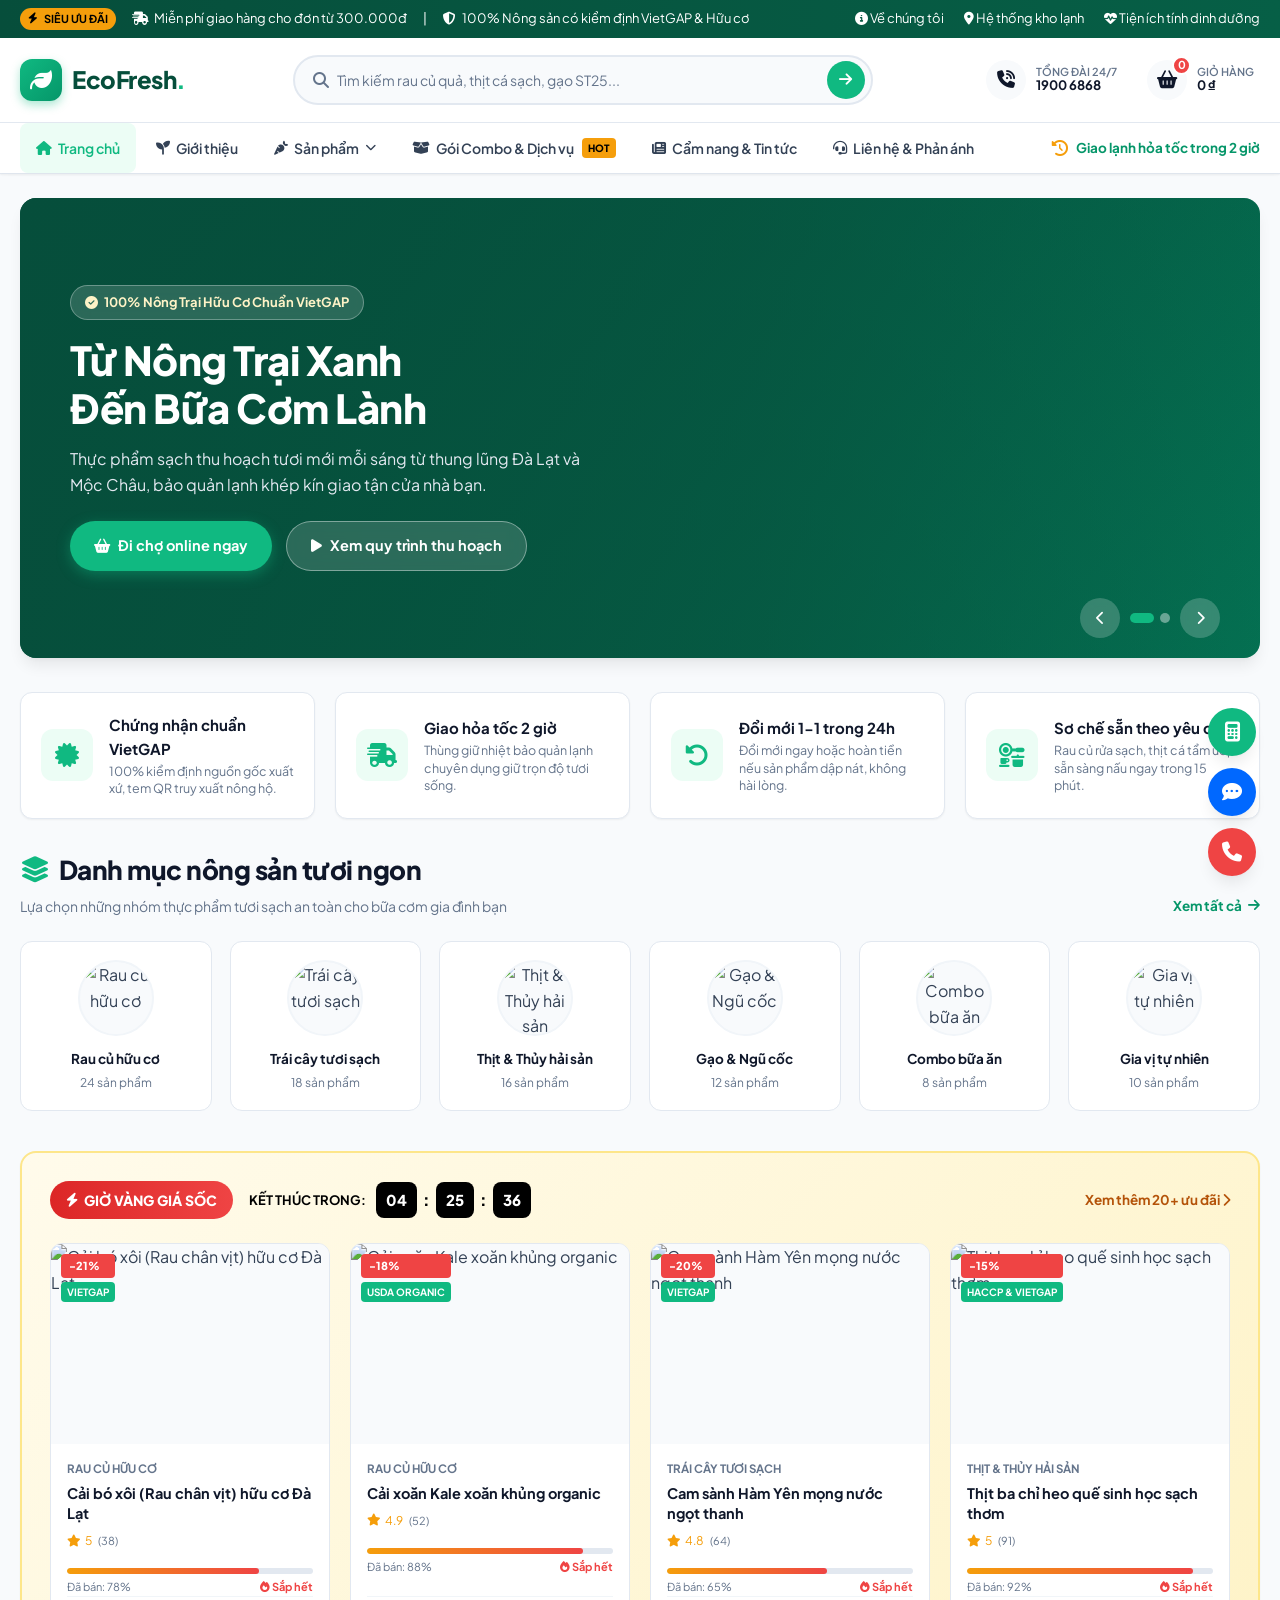
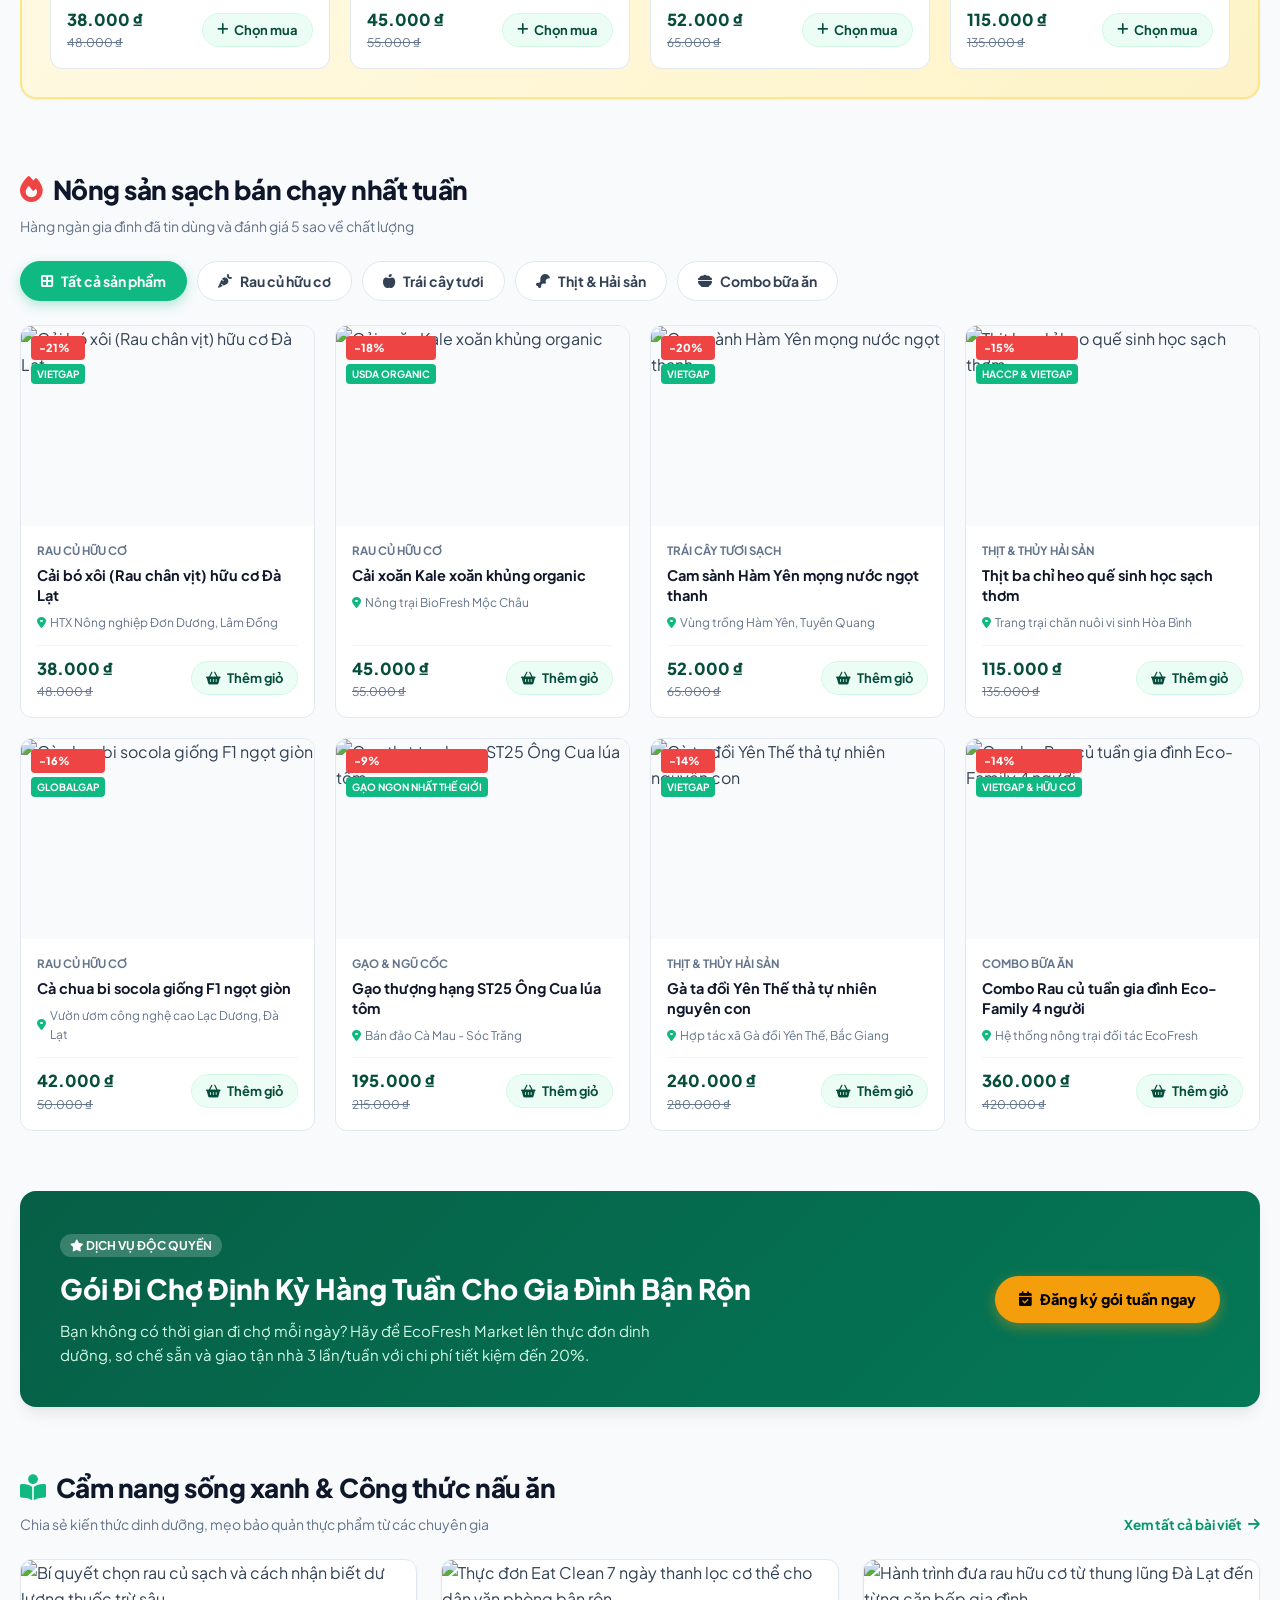
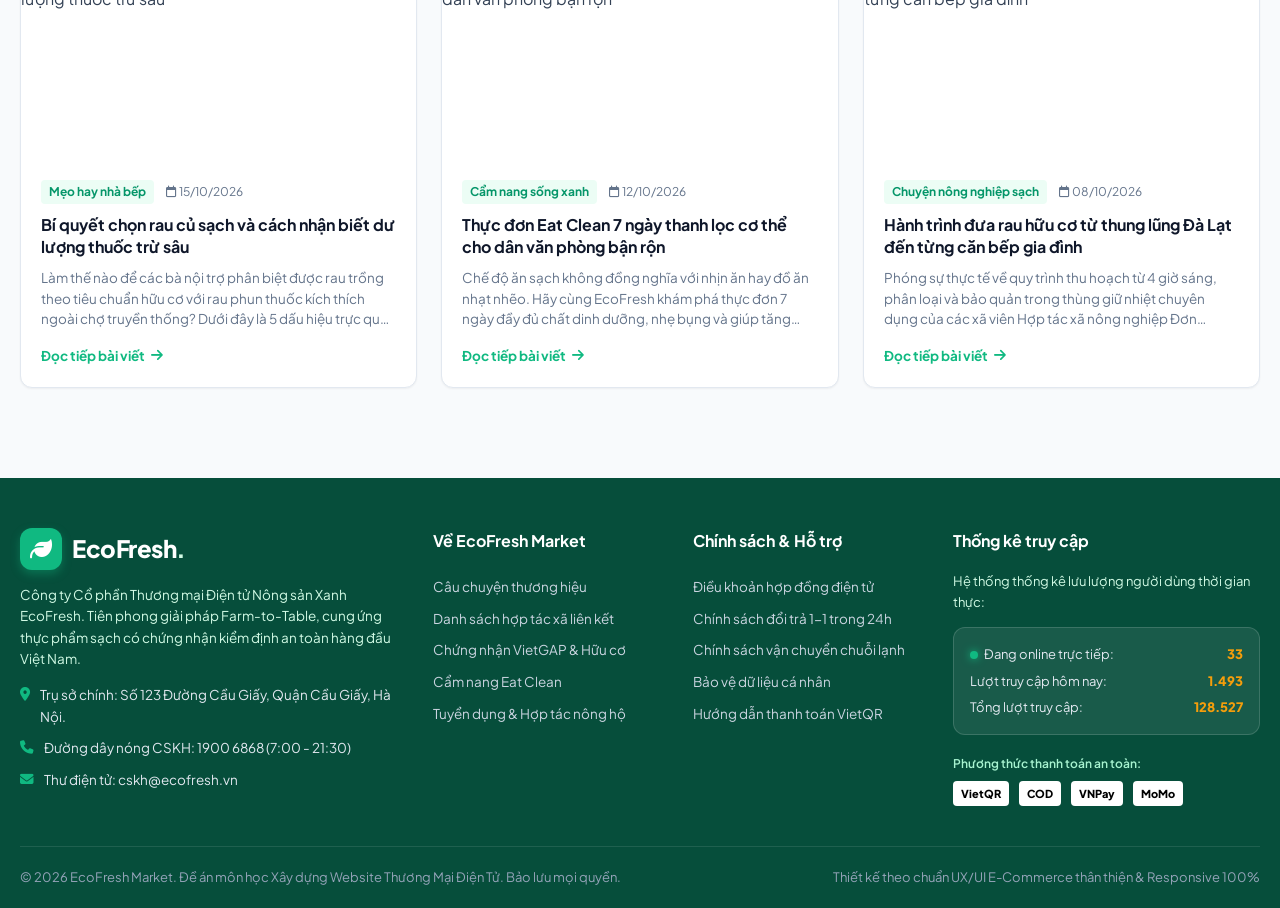
==== index.html @ 97da3bdd "feat: Khoi tao website TMDT EcoFresh Market va bao cao de an 45 trang" ====
<!DOCTYPE html>
<html lang="vi">
<head>
  <meta charset="UTF-8">
  <meta name="viewport" content="width=device-width, initial-scale=1.0">
  <title>EcoFresh Market - Nông Sản Sạch & Thực Phẩm Hữu Cơ Chuẩn VietGAP</title>
  <meta name="description" content="Hệ thống bán lẻ nông sản sạch, rau củ hữu cơ, trái cây đặc sản và thịt cá sinh học giao hàng hỏa tốc trong 2 giờ.">
  
  <!-- Google Fonts & Font Awesome Icons -->
  <link rel="preconnect" href="https://fonts.googleapis.com">
  <link rel="preconnect" href="https://fonts.gstatic.com" crossorigin>
  <link href="https://fonts.googleapis.com/css2?family=Plus+Jakarta+Sans:wght@400;500;600;700;800&family=Be+Vietnam+Pro:wght@400;500;600;700;800&display=swap" rel="stylesheet">
  <link rel="stylesheet" href="https://cdnjs.cloudflare.com/ajax/libs/font-awesome/6.5.1/css/all.min.css">
  
  <!-- Master Stylesheet -->
  <link rel="stylesheet" href="css/style.css">
</head>
<body>

  <!-- Top Announcement Bar -->
  <div class="top-bar">
    <div class="container">
      <div class="top-bar-left">
        <span class="top-bar-badge"><i class="fa-solid fa-bolt"></i> Siêu ưu đãi</span>
        <span><i class="fa-solid fa-truck-fast"></i> Miễn phí giao hàng cho đơn từ 300.000đ</span>
        <span>|</span>
        <span><i class="fa-solid fa-shield-halved"></i> 100% Nông sản có kiểm định VietGAP & Hữu cơ</span>
      </div>
      <div class="top-bar-right">
        <a href="about.html"><i class="fa-solid fa-circle-info"></i> Về chúng tôi</a>
        <a href="contact.html"><i class="fa-solid fa-location-dot"></i> Hệ thống kho lạnh</a>
        <a href="javascript:void(0)" onclick="openBmiCalculator()"><i class="fa-solid fa-heart-pulse"></i> Tiện ích tính dinh dưỡng</a>
      </div>
    </div>
  </div>

  <!-- Main Navigation Header -->
  <header class="main-header">
    <div class="container">
      <div class="header-inner">
        
        <!-- Brand Logo -->
        <a href="index.html" class="brand-logo">
          <div class="logo-icon">
            <i class="fa-solid fa-leaf"></i>
          </div>
          <div>EcoFresh<span class="highlight">.</span></div>
        </a>

        <!-- Smart Instant Search Bar -->
        <div class="header-search">
          <div class="search-wrapper">
            <i class="fa-solid fa-magnifying-glass" style="color: var(--muted); margin-right: 8px;"></i>
            <input type="text" class="search-input" placeholder="Tìm kiếm rau củ quả, thịt cá sạch, gạo ST25...">
            <button class="search-btn"><i class="fa-solid fa-arrow-right"></i></button>
          </div>
          <!-- Autocomplete Results Dropdown -->
          <div class="search-results-dropdown"></div>
        </div>

        <!-- Header Actions: Hotline, Account & Shopping Cart -->
        <div class="header-actions">
          <a href="tel:19006868" class="header-action-btn">
            <div class="action-icon-wrap">
              <i class="fa-solid fa-phone-volume"></i>
            </div>
            <div class="action-text">
              <div class="label">Tổng đài 24/7</div>
              <div class="value">1900 6868</div>
            </div>
          </a>

          <a href="cart.html" class="header-action-btn">
            <div class="action-icon-wrap">
              <i class="fa-solid fa-basket-shopping"></i>
              <span class="badge-count cart-count-badge">0</span>
            </div>
            <div class="action-text">
              <div class="label">Giỏ hàng</div>
              <div class="value header-cart-total">0đ</div>
            </div>
          </a>
        </div>

      </div>
    </div>

    <!-- Mega Navigation Bar -->
    <nav class="nav-bar">
      <div class="container">
        <div class="nav-inner">
          <ul class="main-nav">
            <li class="nav-item active"><a href="index.html" class="nav-link"><i class="fa-solid fa-house"></i> Trang chủ</a></li>
            <li class="nav-item"><a href="about.html" class="nav-link"><i class="fa-solid fa-seedling"></i> Giới thiệu</a></li>
            
            <!-- Products with Mega Dropdown -->
            <li class="nav-item">
              <a href="products.html" class="nav-link">
                <i class="fa-solid fa-carrot"></i> Sản phẩm <i class="fa-solid fa-chevron-down" style="font-size: 11px;"></i>
              </a>
              <div class="mega-dropdown">
                <div class="dropdown-col">
                  <div class="dropdown-col-title"><i class="fa-solid fa-carrot"></i> Rau củ quả hữu cơ</div>
                  <ul class="dropdown-links">
                    <li><a href="products.html?cat=rau-cu&sub=rau-an-la">Rau ăn lá Đà Lạt <span style="font-size:11px; color:var(--muted);">12 sp</span></a></li>
                    <li><a href="products.html?cat=rau-cu&sub=rau-an-cu-qua">Rau ăn củ quả tự nhiên <span style="font-size:11px; color:var(--muted);">8 sp</span></a></li>
                    <li><a href="products.html?cat=rau-cu&sub=nam-tuoi">Nấm tươi sạch sinh học <span style="font-size:11px; color:var(--muted);">4 sp</span></a></li>
                  </ul>
                </div>
                <div class="dropdown-col">
                  <div class="dropdown-col-title"><i class="fa-solid fa-drumstick-bite"></i> Thịt & Hải sản sạch</div>
                  <ul class="dropdown-links">
                    <li><a href="products.html?cat=thit-hai-san&sub=thit-heo-sinh-hoc">Thịt heo vi sinh thảo dược <span style="font-size:11px; color:var(--muted);">6 sp</span></a></li>
                    <li><a href="products.html?cat=thit-hai-san&sub=thit-bo-uc">Thịt bò Úc ăn cỏ <span style="font-size:11px; color:var(--muted);">5 sp</span></a></li>
                    <li><a href="products.html?cat=thit-hai-san&sub=hai-san-tuoi">Thủy hải sản tươi sống <span style="font-size:11px; color:var(--muted);">5 sp</span></a></li>
                  </ul>
                </div>
              </div>
            </li>

            <li class="nav-item">
              <a href="products.html?cat=combo-gia-dinh" class="nav-link">
                <i class="fa-solid fa-box-open"></i> Gói Combo & Dịch vụ <span class="nav-badge-hot">HOT</span>
              </a>
            </li>
            <li class="nav-item"><a href="news.html" class="nav-link"><i class="fa-solid fa-newspaper"></i> Cẩm nang & Tin tức</a></li>
            <li class="nav-item"><a href="contact.html" class="nav-link"><i class="fa-solid fa-headset"></i> Liên hệ & Phản ánh</a></li>
          </ul>

          <div class="hotline-highlight">
            <i class="fa-solid fa-clock-rotate-left"></i> Giao lạnh hỏa tốc trong 2 giờ
          </div>
        </div>
      </div>
    </nav>
  </header>

  <!-- Hero Carousel Banner Section -->
  <section class="hero-section">
    <div class="container">
      <div class="hero-slider-container">
        
        <!-- Slide 1 -->
        <div class="hero-slide active" style="background-image: url('https://images.unsplash.com/photo-1542838132-92c53300491e?auto=format&fit=crop&w=1400&q=80');">
          <div class="hero-overlay"></div>
          <div class="hero-content">
            <div class="hero-tag"><i class="fa-solid fa-circle-check"></i> 100% Nông Trại Hữu Cơ Chuẩn VietGAP</div>
            <h1 class="hero-title">Từ Nông Trại Xanh<br>Đến Bữa Cơm Lành</h1>
            <p class="hero-desc">Thực phẩm sạch thu hoạch tươi mới mỗi sáng từ thung lũng Đà Lạt và Mộc Châu, bảo quản lạnh khép kín giao tận cửa nhà bạn.</p>
            <div class="hero-btns">
              <a href="products.html" class="btn btn-primary"><i class="fa-solid fa-basket-shopping"></i> Đi chợ online ngay</a>
              <a href="about.html" class="btn btn-outline-white"><i class="fa-solid fa-play"></i> Xem quy trình thu hoạch</a>
            </div>
          </div>
        </div>

        <!-- Slide 2 -->
        <div class="hero-slide" style="background-image: url('https://images.unsplash.com/photo-1610348725531-843dff563e2c?auto=format&fit=crop&w=1400&q=80');">
          <div class="hero-overlay"></div>
          <div class="hero-content">
            <div class="hero-tag"><i class="fa-solid fa-gift"></i> Ưu Đãi Hội Viên Eco-Club</div>
            <h2 class="hero-title">Combo Đi Chợ Tuần<br>Tiết Kiệm 20% Chi Phí</h2>
            <p class="hero-desc">Trọn gói rau củ, thịt cá sạch sơ chế sẵn theo khẩu phần gia đình, giao định kỳ 3 lần/tuần không lo chợ búa.</p>
            <div class="hero-btns">
              <a href="products.html?cat=combo-gia-dinh" class="btn btn-accent"><i class="fa-solid fa-box-open"></i> Khám phá combo tuần</a>
            </div>
          </div>
        </div>

        <!-- Slider Controls -->
        <div class="slider-controls">
          <button class="slider-btn" onclick="prevSlide()"><i class="fa-solid fa-chevron-left"></i></button>
          <div class="slider-dots">
            <span class="dot active" onclick="setSlide(0)"></span>
            <span class="dot" onclick="setSlide(1)"></span>
          </div>
          <button class="slider-btn" onclick="nextSlide()"><i class="fa-solid fa-chevron-right"></i></button>
        </div>

      </div>
    </div>
  </section>

  <!-- Trust & Value Proposition Badges -->
  <section class="trust-badges-section">
    <div class="container">
      <div class="trust-grid">
        <div class="trust-card">
          <div class="trust-icon"><i class="fa-solid fa-certificate"></i></div>
          <div class="trust-info">
            <h4>Chứng nhận chuẩn VietGAP</h4>
            <p>100% kiểm định nguồn gốc xuất xứ, tem QR truy xuất nông hộ.</p>
          </div>
        </div>
        <div class="trust-card">
          <div class="trust-icon"><i class="fa-solid fa-truck-fast"></i></div>
          <div class="trust-info">
            <h4>Giao hỏa tốc 2 giờ</h4>
            <p>Thùng giữ nhiệt bảo quản lạnh chuyên dụng giữ trọn độ tươi sống.</p>
          </div>
        </div>
        <div class="trust-card">
          <div class="trust-icon"><i class="fa-solid fa-rotate-left"></i></div>
          <div class="trust-info">
            <h4>Đổi mới 1-1 trong 24h</h4>
            <p>Đổi mới ngay hoặc hoàn tiền nếu sản phẩm dập nát, không hài lòng.</p>
          </div>
        </div>
        <div class="trust-card">
          <div class="trust-icon"><i class="fa-solid fa-kitchen-set"></i></div>
          <div class="trust-info">
            <h4>Sơ chế sẵn theo yêu cầu</h4>
            <p>Rau củ rửa sạch, thịt cá tẩm ướp sẵn sàng nấu ngay trong 15 phút.</p>
          </div>
        </div>
      </div>
    </div>
  </section>

  <!-- Category Grid Section -->
  <section class="categories-section">
    <div class="container">
      <div class="section-header">
        <div class="section-title-wrap">
          <h2><i class="fa-solid fa-layer-group" style="color:var(--primary);"></i> Danh mục nông sản tươi ngon</h2>
          <p>Lựa chọn những nhóm thực phẩm tươi sạch an toàn cho bữa cơm gia đình bạn</p>
        </div>
        <a href="products.html" class="view-all-link">Xem tất cả <i class="fa-solid fa-arrow-right"></i></a>
      </div>

      <div class="categories-grid" id="categories-container"></div>
    </div>
  </section>

  <!-- Flash Sale Countdown Section -->
  <section class="container">
    <div class="flash-sale-section">
      <div class="flash-sale-header">
        <div class="flash-title-wrap">
          <div class="flash-badge"><i class="fa-solid fa-bolt"></i> GIỜ VÀNG GIÁ SỐC</div>
          <div class="countdown-box">
            <span style="font-size: 13px; font-weight: 700; color: #000; margin-right: 4px;">KẾT THÚC TRONG:</span>
            <span class="countdown-unit" id="flash-hours">04</span>
            <span class="countdown-colon">:</span>
            <span class="countdown-unit" id="flash-mins">25</span>
            <span class="countdown-colon">:</span>
            <span class="countdown-unit" id="flash-secs">38</span>
          </div>
        </div>
        <a href="products.html?sale=true" style="font-size: 13.5px; font-weight: 700; color: #B45309;">Xem thêm 20+ ưu đãi <i class="fa-solid fa-chevron-right"></i></a>
      </div>

      <div class="flash-sale-grid" id="flash-sale-products"></div>
    </div>
  </section>

  <!-- Tabbed Products Section -->
  <section class="products-tab-section">
    <div class="container">
      <div class="section-header">
        <div class="section-title-wrap">
          <h2><i class="fa-solid fa-fire" style="color:#EF4444;"></i> Nông sản sạch bán chạy nhất tuần</h2>
          <p>Hàng ngàn gia đình đã tin dùng và đánh giá 5 sao về chất lượng</p>
        </div>
      </div>

      <div class="tab-buttons">
        <button class="tab-btn active" onclick="filterTab('all', this)"><i class="fa-solid fa-border-all"></i> Tất cả sản phẩm</button>
        <button class="tab-btn" onclick="filterTab('rau-cu', this)"><i class="fa-solid fa-carrot"></i> Rau củ hữu cơ</button>
        <button class="tab-btn" onclick="filterTab('trai-cay', this)"><i class="fa-solid fa-apple-whole"></i> Trái cây tươi</button>
        <button class="tab-btn" onclick="filterTab('thit-hai-san', this)"><i class="fa-solid fa-drumstick-bite"></i> Thịt & Hải sản</button>
        <button class="tab-btn" onclick="filterTab('combo-gia-dinh', this)"><i class="fa-solid fa-bowl-food"></i> Combo bữa ăn</button>
      </div>

      <div class="products-grid-5" id="main-products-grid"></div>
    </div>
  </section>

  <!-- Service Promo Banner -->
  <section class="services-banner-section">
    <div class="container">
      <div class="service-banner-box">
        <div class="service-banner-text">
          <span style="background: rgba(255,255,255,0.2); font-size:12px; font-weight:700; padding:4px 10px; border-radius:var(--radius-full);"><i class="fa-solid fa-star"></i> DỊCH VỤ ĐỘC QUYỀN</span>
          <h3 style="margin-top: 10px;">Gói Đi Chợ Định Kỳ Hàng Tuần Cho Gia Đình Bận Rộn</h3>
          <p>Bạn không có thời gian đi chợ mỗi ngày? Hãy để EcoFresh Market lên thực đơn dinh dưỡng, sơ chế sẵn và giao tận nhà 3 lần/tuần với chi phí tiết kiệm đến 20%.</p>
        </div>
        <div class="service-banner-action">
          <a href="products.html?cat=combo-gia-dinh" class="btn btn-accent"><i class="fa-solid fa-calendar-check"></i> Đăng ký gói tuần ngay</a>
        </div>
      </div>
    </div>
  </section>

  <!-- News & Health Blog Section -->
  <section class="news-section">
    <div class="container">
      <div class="section-header">
        <div class="section-title-wrap">
          <h2><i class="fa-solid fa-book-open-reader" style="color:var(--primary);"></i> Cẩm nang sống xanh & Công thức nấu ăn</h2>
          <p>Chia sẻ kiến thức dinh dưỡng, mẹo bảo quản thực phẩm từ các chuyên gia</p>
        </div>
        <a href="news.html" class="view-all-link">Xem tất cả bài viết <i class="fa-solid fa-arrow-right"></i></a>
      </div>

      <div class="news-grid" id="home-news-container"></div>
    </div>
  </section>

  <!-- Master Footer with Live Visitor Counter Widget -->
  <footer class="master-footer">
    <div class="container">
      <div class="footer-top">
        
        <div class="footer-col">
          <div class="brand-logo" style="color: white; margin-bottom: 12px;">
            <div class="logo-icon" style="background: var(--primary);"><i class="fa-solid fa-leaf"></i></div>
            <div>EcoFresh<span style="color: var(--primary-light);">.</span></div>
          </div>
          <p class="footer-desc">Công ty Cổ phần Thương mại Điện tử Nông sản Xanh EcoFresh. Tiên phong giải pháp Farm-to-Table, cung ứng thực phẩm sạch có chứng nhận kiểm định an toàn hàng đầu Việt Nam.</p>
          <ul class="footer-contact-list">
            <li><i class="fa-solid fa-location-dot"></i> Trụ sở chính: Số 123 Đường Cầu Giấy, Quận Cầu Giấy, Hà Nội.</li>
            <li><i class="fa-solid fa-phone"></i> Đường dây nóng CSKH: 1900 6868 (7:00 - 21:30)</li>
            <li><i class="fa-solid fa-envelope"></i> Thư điện tử: cskh@ecofresh.vn</li>
          </ul>
        </div>

        <div class="footer-col">
          <h4>Về EcoFresh Market</h4>
          <ul class="footer-links">
            <li><a href="about.html">Câu chuyện thương hiệu</a></li>
            <li><a href="about.html">Danh sách hợp tác xã liên kết</a></li>
            <li><a href="about.html">Chứng nhận VietGAP & Hữu cơ</a></li>
            <li><a href="news.html">Cẩm nang Eat Clean</a></li>
            <li><a href="contact.html">Tuyển dụng & Hợp tác nông hộ</a></li>
          </ul>
        </div>

        <div class="footer-col">
          <h4>Chính sách & Hỗ trợ</h4>
          <ul class="footer-links">
            <li><a href="javascript:void(0)" onclick="openContractModal()">Điều khoản hợp đồng điện tử</a></li>
            <li><a href="about.html">Chính sách đổi trả 1-1 trong 24h</a></li>
            <li><a href="cart.html">Chính sách vận chuyển chuỗi lạnh</a></li>
            <li><a href="contact.html">Bảo vệ dữ liệu cá nhân</a></li>
            <li><a href="contact.html">Hướng dẫn thanh toán VietQR</a></li>
          </ul>
        </div>

        <!-- Live Visitor Statistics Widget -->
        <div class="footer-col">
          <h4>Thống kê truy cập</h4>
          <p style="font-size: 13px; color: #D1FAE5; margin-bottom: 10px;">Hệ thống thống kê lưu lượng người dùng thời gian thực:</p>
          
          <div class="visitor-counter-box">
            <div class="visitor-stat-row">
              <span><span class="live-indicator"></span>Đang online trực tiếp:</span>
              <span class="visitor-stat-value" id="stat-online-users">28</span>
            </div>
            <div class="visitor-stat-row">
              <span>Lượt truy cập hôm nay:</span>
              <span class="visitor-stat-value" id="stat-today-visits">1.482</span>
            </div>
            <div class="visitor-stat-row">
              <span>Tổng lượt truy cập:</span>
              <span class="visitor-stat-value" id="stat-total-visits">128.640</span>
            </div>
          </div>

          <div style="margin-top: 14px;">
            <span style="font-size: 12px; color: #A7F3D0; font-weight: 600;">Phương thức thanh toán an toàn:</span>
            <div class="payment-icons" style="margin-top: 6px;">
              <span class="pay-badge">VietQR</span>
              <span class="pay-badge">COD</span>
              <span class="pay-badge">VNPay</span>
              <span class="pay-badge">MoMo</span>
            </div>
          </div>
        </div>

      </div>

      <div class="footer-bottom">
        <div>© 2026 EcoFresh Market. Đề án môn học Xây dựng Website Thương Mại Điện Tử. Bảo lưu mọi quyền.</div>
        <div>Thiết kế theo chuẩn UX/UI E-Commerce thân thiện & Responsive 100%</div>
      </div>
    </div>
  </footer>

  <!-- Floating Contact & BMI Utilities Widget -->
  <div class="floating-widget-wrap">
    <a href="javascript:void(0)" onclick="openBmiCalculator()" class="floating-btn btn-bmi" title="Tính khẩu phần ăn BMI">
      <i class="fa-solid fa-calculator"></i>
      <span class="floating-tooltip">Tính dinh dưỡng BMI</span>
    </a>
    <a href="https://zalo.me" target="_blank" class="floating-btn btn-zalo" title="Chat Zalo hỗ trợ">
      <i class="fa-solid fa-comment-dots"></i>
      <span class="floating-tooltip">Tư vấn Zalo 24/7</span>
    </a>
    <a href="tel:19006868" class="floating-btn btn-phone" title="Gọi tổng đài miễn phí">
      <i class="fa-solid fa-phone"></i>
      <span class="floating-tooltip">Hotline: 1900 6868</span>
    </a>
  </div>

  <!-- Product Detail & Quick View Modal -->
  <div class="modal-overlay" id="product-detail-modal">
    <div class="modal-box">
      <div class="modal-header">
        <div class="modal-title"><i class="fa-solid fa-seedling" style="color:var(--primary);"></i> Chi tiết sản phẩm</div>
        <button class="modal-close-btn" onclick="closeModal('product-detail-modal')"><i class="fa-solid fa-xmark"></i></button>
      </div>
      <div class="modal-body"></div>
    </div>
  </div>

  <!-- BMI Calculator Tool Modal -->
  <div class="modal-overlay" id="bmi-calculator-modal">
    <div class="modal-box" style="max-width: 520px;">
      <div class="modal-header">
        <div class="modal-title"><i class="fa-solid fa-heart-pulse" style="color:var(--primary);"></i> Công cụ tính BMI & Gợi ý thực đơn</div>
        <button class="modal-close-btn" onclick="closeModal('bmi-calculator-modal')"><i class="fa-solid fa-xmark"></i></button>
      </div>
      <div class="modal-body">
        <p style="font-size: 13.5px; color: var(--muted); margin-bottom: 16px;">Nhập chỉ số thể trạng của bạn để hệ thống tự động tính toán nhu cầu calo và gợi ý giỏ thực phẩm sạch phù hợp:</p>
        
        <div style="display: grid; grid-template-columns: 1fr 1fr; gap: 14px; margin-bottom: 14px;">
          <div>
            <label style="font-size: 13px; font-weight: 700;">Chiều cao (cm):</label>
            <input type="number" id="bmi-height" placeholder="Ví dụ: 165" style="width: 100%; padding: 10px 14px; border: 1px solid var(--border); border-radius: var(--radius-sm); margin-top: 4px;">
          </div>
          <div>
            <label style="font-size: 13px; font-weight: 700;">Cân nặng (kg):</label>
            <input type="number" id="bmi-weight" placeholder="Ví dụ: 58" style="width: 100%; padding: 10px 14px; border: 1px solid var(--border); border-radius: var(--radius-sm); margin-top: 4px;">
          </div>
        </div>

        <div style="margin-bottom: 18px;">
          <label style="font-size: 13px; font-weight: 700;">Mục tiêu dinh dưỡng:</label>
          <select id="bmi-goal" style="width: 100%; padding: 10px 14px; border: 1px solid var(--border); border-radius: var(--radius-sm); margin-top: 4px;">
            <option value="eatclean">Ăn sạch Eat Clean & Duy trì vóc dáng</option>
            <option value="lose">Giảm cân an toàn & Đào thải mỡ thừa</option>
            <option value="gain">Tăng cơ & Bổ sung dinh dưỡng</option>
          </select>
        </div>

        <button class="btn btn-primary" onclick="calculateBmi()" style="width: 100%; margin-bottom: 16px;">
          <i class="fa-solid fa-wand-magic-sparkles"></i> Phân tích & Đề xuất giỏ thực phẩm
        </button>

        <div id="bmi-result-box" style="display: none;"></div>
      </div>
    </div>
  </div>

  <!-- Contract Terms Modal -->
  <div class="modal-overlay" id="contract-modal">
    <div class="modal-box" style="max-width: 800px;">
      <div class="modal-header">
        <div class="modal-title"><i class="fa-solid fa-file-contract" style="color:var(--primary);"></i> Điều khoản hợp đồng mua bán điện tử</div>
        <button class="modal-close-btn" onclick="closeModal('contract-modal')"><i class="fa-solid fa-xmark"></i></button>
      </div>
      <div class="modal-body" style="font-size: 13.5px; line-height: 1.6; max-height: 70vh; overflow-y: auto;">
        <h4 style="color:var(--primary-deep); margin-bottom: 8px;">CĂN CỨ PHÁP LÝ</h4>
        <p>Hợp đồng mua bán điện tử này tuân thủ Luật Giao dịch điện tử 2023, Nghị định 52/2013/NĐ-CP, Nghị định 85/2021/NĐ-CP và Luật Bảo vệ quyền lợi người tiêu dùng 2023.</p>
        <h4 style="color:var(--primary-deep); margin: 12px 0 6px;">QUYỀN ĐỒNG KIỂM & ĐỔI TRẢ 1-1 TRONG 24H</h4>
        <p>Khách hàng được quyền kiểm tra hàng trước khi nhận. Đổi mới miễn phí hoặc hoàn tiền 100% trong vòng 24 giờ đối với mọi sản phẩm tươi sống có dấu hiệu dập nát, không tươi ngon.</p>
        <h4 style="color:var(--primary-deep); margin: 12px 0 6px;">BẢO VỆ DỮ LIỆU CÁ NHÂN</h4>
        <p>EcoFresh cam kết tuân thủ Nghị định 13/2023/NĐ-CP, chỉ sử dụng thông tin khách hàng cho mục đích giao hàng và chăm sóc đơn hàng, không chia sẻ cho bên thứ ba.</p>
      </div>
    </div>
  </div>

  <!-- Script Includes -->
  <script src="js/products-data.js"></script>
  <script src="js/app.js"></script>
  <script>
    // Hero Slider Carousel
    let currentSlide = 0;
    const slides = document.querySelectorAll('.hero-slide');
    const dots = document.querySelectorAll('.slider-dots .dot');

    function showSlide(index) {
      slides.forEach((s, i) => s.classList.toggle('active', i === index));
      dots.forEach((d, i) => d.classList.toggle('active', i === index));
      currentSlide = index;
    }
    function nextSlide() {
      showSlide((currentSlide + 1) % slides.length);
    }
    function prevSlide() {
      showSlide((currentSlide - 1 + slides.length) % slides.length);
    }
    function setSlide(i) { showSlide(i); }
    setInterval(nextSlide, 6000);

    // Render Categories
    function renderCategories() {
      const container = document.getElementById('categories-container');
      if (!container) return;
      container.innerHTML = CATEGORIES.map(c => `
        <div class="cat-item-card" onclick="window.location.href='products.html?cat=${c.id}'">
          <div class="cat-thumb-wrap">
            <img src="${c.image}" alt="${c.name}">
          </div>
          <div class="cat-name">${c.name}</div>
          <div class="cat-count">${c.count} sản phẩm</div>
        </div>
      `).join('');
    }

    // Render Flash Sale Products
    function renderFlashSale() {
      const container = document.getElementById('flash-sale-products');
      if (!container) return;
      const flashItems = PRODUCTS.filter(p => p.isFlashSale);
      container.innerHTML = flashItems.map(p => `
        <div class="product-card">
          <div class="product-badge-wrap">
            <span class="badge-discount">-${Math.round((p.oldPrice - p.price)/p.oldPrice * 100)}%</span>
            <span class="badge-cert">${p.cert}</span>
          </div>
          <div class="product-img-wrap" onclick="openProductModal(${p.id})">
            <img src="${p.image}" alt="${p.name}">
            <div class="product-quick-actions">
              <button class="quick-btn" title="Xem nhanh" onclick="event.stopPropagation(); openProductModal(${p.id})"><i class="fa-solid fa-eye"></i></button>
              <button class="quick-btn" title="Thêm vào giỏ" onclick="event.stopPropagation(); addToCart(${p.id})"><i class="fa-solid fa-basket-shopping"></i></button>
            </div>
          </div>
          <div class="product-body">
            <span class="product-category">${p.categoryName}</span>
            <h3 class="product-title" onclick="openProductModal(${p.id})">${p.name}</h3>
            <div class="product-rating">
              <i class="fa-solid fa-star"></i>
              <span>${p.rating}</span>
              <span class="rating-count">(${p.reviewsCount})</span>
            </div>
            
            <div class="sale-progress-wrap">
              <div class="sale-progress-bar">
                <div class="sale-progress-fill" style="width: ${p.soldPercent}%;"></div>
              </div>
              <div class="sale-progress-text">
                <span>Đã bán: ${p.soldPercent}%</span>
                <span style="color:var(--danger); font-weight:700;"><i class="fa-solid fa-fire"></i> Sắp hết</span>
              </div>
            </div>

            <div class="product-footer">
              <div class="product-price-box">
                <span class="price-current">${formatCurrency(p.price)}</span>
                <span class="price-old">${formatCurrency(p.oldPrice)}</span>
              </div>
              <button class="add-cart-btn" onclick="addToCart(${p.id})">
                <i class="fa-solid fa-plus"></i> Chọn mua
              </button>
            </div>
          </div>
        </div>
      `).join('');
    }

    // Render Tabbed Main Products
    function renderMainProducts(filterCat = 'all') {
      const container = document.getElementById('main-products-grid');
      if (!container) return;
      const items = filterCat === 'all' ? PRODUCTS : PRODUCTS.filter(p => p.category === filterCat);
      container.innerHTML = items.map(p => `
        <div class="product-card">
          <div class="product-badge-wrap">
            ${p.oldPrice ? `<span class="badge-discount">-${Math.round((p.oldPrice - p.price)/p.oldPrice * 100)}%</span>` : ''}
            <span class="badge-cert">${p.cert}</span>
          </div>
          <div class="product-img-wrap" onclick="openProductModal(${p.id})">
            <img src="${p.image}" alt="${p.name}">
            <div class="product-quick-actions">
              <button class="quick-btn" title="Xem nhanh" onclick="event.stopPropagation(); openProductModal(${p.id})"><i class="fa-solid fa-eye"></i></button>
              <button class="quick-btn" title="Thêm vào giỏ" onclick="event.stopPropagation(); addToCart(${p.id})"><i class="fa-solid fa-basket-shopping"></i></button>
            </div>
          </div>
          <div class="product-body">
            <span class="product-category">${p.categoryName}</span>
            <h3 class="product-title" onclick="openProductModal(${p.id})">${p.name}</h3>
            <div class="product-origin"><i class="fa-solid fa-location-dot" style="color:var(--primary);"></i> ${p.origin}</div>
            
            <div class="product-footer">
              <div class="product-price-box">
                <span class="price-current">${formatCurrency(p.price)}</span>
                ${p.oldPrice ? `<span class="price-old">${formatCurrency(p.oldPrice)}</span>` : ''}
              </div>
              <button class="add-cart-btn" onclick="addToCart(${p.id})">
                <i class="fa-solid fa-basket-shopping"></i> Thêm giỏ
              </button>
            </div>
          </div>
        </div>
      `).join('');
    }

    function filterTab(category, btnEl) {
      document.querySelectorAll('.tab-buttons .tab-btn').forEach(b => b.classList.remove('active'));
      btnEl.classList.add('active');
      renderMainProducts(category);
    }

    // Render Home News
    function renderHomeNews() {
      const container = document.getElementById('home-news-container');
      if (!container) return;
      container.innerHTML = NEWS.map(n => `
        <div class="news-card" onclick="window.location.href='news.html'">
          <div class="news-thumb">
            <img src="${n.thumbnail}" alt="${n.title}">
          </div>
          <div class="news-body">
            <div class="news-meta">
              <span class="news-cat">${n.category}</span>
              <span><i class="fa-regular fa-calendar"></i> ${n.date}</span>
            </div>
            <h3 class="news-title">${n.title}</h3>
            <p class="news-sapo">${n.sapo}</p>
            <div class="news-read-more">Đọc tiếp bài viết <i class="fa-solid fa-arrow-right"></i></div>
          </div>
        </div>
      `).join('');
    }

    function openContractModal() {
      document.getElementById('contract-modal')?.classList.add('active');
    }

    // Page Load
    document.addEventListener('DOMContentLoaded', () => {
      renderCategories();
      renderFlashSale();
      renderMainProducts();
      renderHomeNews();
    });
  </script>
</body>
</html>
---- css/style.css ----
/* ==========================================================================
   EcoFresh Market - Design System & Master Stylesheet
   Modern Organic E-Commerce UI/UX
   ========================================================================== */

:root {
  --primary: #10B981;
  --primary-dark: #059669;
  --primary-deep: #064E3B;
  --primary-light: #D1FAE5;
  --primary-bg: #ECFDF5;
  
  --accent: #F59E0B;
  --accent-dark: #D97706;
  --accent-light: #FEF3C7;
  
  --danger: #EF4444;
  --danger-light: #FEE2E2;
  
  --dark: #0F172A;
  --slate: #334155;
  --muted: #64748B;
  --border: #E2E8F0;
  --light-bg: #F8FAFC;
  --card-bg: #FFFFFF;
  
  --shadow-sm: 0 1px 2px 0 rgba(0, 0, 0, 0.05);
  --shadow-md: 0 4px 6px -1px rgba(0, 0, 0, 0.07), 0 2px 4px -2px rgba(0, 0, 0, 0.05);
  --shadow-lg: 0 10px 15px -3px rgba(0, 0, 0, 0.08), 0 4px 6px -4px rgba(0, 0, 0, 0.04);
  --shadow-xl: 0 20px 25px -5px rgba(0, 0, 0, 0.1), 0 8px 10px -6px rgba(0, 0, 0, 0.04);
  --shadow-green: 0 10px 25px -5px rgba(16, 185, 129, 0.3);
  
  --radius-sm: 8px;
  --radius-md: 12px;
  --radius-lg: 16px;
  --radius-full: 9999px;
  
  --font-main: 'Plus Jakarta Sans', 'Be Vietnam Pro', -apple-system, BlinkMacSystemFont, sans-serif;
  --transition: all 0.25s cubic-bezier(0.4, 0, 0.2, 1);
}

/* Base Reset & Typography */
* {
  margin: 0;
  padding: 0;
  box-sizing: border-box;
}

body {
  font-family: var(--font-main);
  background-color: var(--light-bg);
  color: var(--slate);
  line-height: 1.6;
  -webkit-font-smoothing: antialiased;
  overflow-x: hidden;
}

a {
  text-decoration: none;
  color: inherit;
  transition: var(--transition);
}

ul {
  list-style: none;
}

button, input, select, textarea {
  font-family: inherit;
  border: none;
  outline: none;
}

button {
  cursor: pointer;
  transition: var(--transition);
}

img {
  max-width: 100%;
  height: auto;
  display: block;
}

.container {
  width: 100%;
  max-width: 1280px;
  margin: 0 auto;
  padding: 0 20px;
}

/* Top Announcement Bar */
.top-bar {
  background: linear-gradient(90deg, #064E3B, #065F46);
  color: #FFFFFF;
  font-size: 13px;
  padding: 8px 0;
}
.top-bar .container {
  display: flex;
  justify-content: space-between;
  align-items: center;
  flex-wrap: wrap;
  gap: 10px;
}
.top-bar-left {
  display: flex;
  align-items: center;
  gap: 16px;
}
.top-bar-left span {
  display: flex;
  align-items: center;
  gap: 6px;
}
.top-bar-badge {
  background-color: var(--accent);
  color: #000;
  font-weight: 700;
  font-size: 11px;
  padding: 2px 8px;
  border-radius: var(--radius-full);
  text-transform: uppercase;
}
.top-bar-right {
  display: flex;
  align-items: center;
  gap: 20px;
}
.top-bar-right a:hover {
  color: var(--primary-light);
}

/* Main Navigation Header */
.main-header {
  background: #FFFFFF;
  position: sticky;
  top: 0;
  z-index: 100;
  box-shadow: var(--shadow-sm);
  border-bottom: 1px solid var(--border);
}
.header-inner {
  display: flex;
  align-items: center;
  justify-content: space-between;
  padding: 16px 0;
  gap: 24px;
}

.brand-logo {
  display: flex;
  align-items: center;
  gap: 10px;
  font-size: 24px;
  font-weight: 800;
  color: var(--primary-deep);
  letter-spacing: -0.5px;
}
.brand-logo .logo-icon {
  width: 42px;
  height: 42px;
  background: linear-gradient(135deg, var(--primary), var(--primary-dark));
  color: white;
  display: flex;
  align-items: center;
  justify-content: center;
  border-radius: var(--radius-md);
  font-size: 22px;
  box-shadow: 0 4px 10px rgba(16, 185, 129, 0.35);
}
.brand-logo span.highlight {
  color: var(--primary);
}

/* Search Bar with Instant Autocomplete */
.header-search {
  flex: 1;
  max-width: 580px;
  position: relative;
}
.search-wrapper {
  display: flex;
  align-items: center;
  background: var(--light-bg);
  border: 2px solid var(--border);
  border-radius: var(--radius-full);
  padding: 4px 6px 4px 18px;
  transition: var(--transition);
}
.search-wrapper:focus-within {
  border-color: var(--primary);
  background: #FFFFFF;
  box-shadow: 0 0 0 3px rgba(16, 185, 129, 0.15);
}
.search-input {
  flex: 1;
  background: transparent;
  font-size: 14px;
  color: var(--dark);
  padding: 6px 0;
}
.search-input::placeholder {
  color: var(--muted);
}
.search-btn {
  background: var(--primary);
  color: white;
  width: 38px;
  height: 38px;
  border-radius: var(--radius-full);
  display: flex;
  align-items: center;
  justify-content: center;
  font-size: 15px;
}
.search-btn:hover {
  background: var(--primary-dark);
}

/* Autocomplete Dropdown */
.search-results-dropdown {
  position: absolute;
  top: 100%;
  left: 0;
  right: 0;
  margin-top: 8px;
  background: #FFFFFF;
  border-radius: var(--radius-md);
  box-shadow: var(--shadow-xl);
  border: 1px solid var(--border);
  display: none;
  max-height: 400px;
  overflow-y: auto;
  z-index: 1000;
}
.search-results-dropdown.active {
  display: block;
}
.search-result-item {
  display: flex;
  align-items: center;
  gap: 12px;
  padding: 10px 16px;
  border-bottom: 1px solid #F1F5F9;
  cursor: pointer;
  transition: var(--transition);
}
.search-result-item:hover {
  background: var(--primary-bg);
}
.search-result-thumb {
  width: 44px;
  height: 44px;
  border-radius: var(--radius-sm);
  object-fit: cover;
}
.search-result-info {
  flex: 1;
}
.search-result-name {
  font-size: 13.5px;
  font-weight: 600;
  color: var(--dark);
}
.search-result-price {
  font-size: 13px;
  color: var(--primary-dark);
  font-weight: 700;
}

/* Header Actions */
.header-actions {
  display: flex;
  align-items: center;
  gap: 18px;
}
.header-action-btn {
  display: flex;
  align-items: center;
  gap: 10px;
  background: transparent;
  color: var(--slate);
  position: relative;
  padding: 6px;
  border-radius: var(--radius-md);
}
.header-action-btn:hover {
  color: var(--primary);
}
.action-icon-wrap {
  width: 40px;
  height: 40px;
  border-radius: var(--radius-full);
  background: var(--light-bg);
  display: flex;
  align-items: center;
  justify-content: center;
  font-size: 18px;
  color: var(--dark);
  position: relative;
  transition: var(--transition);
}
.header-action-btn:hover .action-icon-wrap {
  background: var(--primary-light);
  color: var(--primary-deep);
}
.badge-count {
  position: absolute;
  top: -4px;
  right: -4px;
  background: var(--danger);
  color: white;
  font-size: 11px;
  font-weight: 700;
  width: 19px;
  height: 19px;
  border-radius: var(--radius-full);
  display: flex;
  align-items: center;
  justify-content: center;
  border: 2px solid #FFFFFF;
}
.action-text {
  text-align: left;
  line-height: 1.2;
}
.action-text .label {
  font-size: 11px;
  color: var(--muted);
  text-transform: uppercase;
  font-weight: 600;
}
.action-text .value {
  font-size: 13px;
  font-weight: 700;
  color: var(--dark);
}

/* Navigation Bar (Mega Menu) */
.nav-bar {
  background: #FFFFFF;
  border-top: 1px solid var(--border);
  box-shadow: 0 2px 4px rgba(0,0,0,0.02);
}
.nav-inner {
  display: flex;
  align-items: center;
  justify-content: space-between;
}
.main-nav {
  display: flex;
  align-items: center;
  gap: 4px;
}
.nav-item {
  position: relative;
}
.nav-link {
  display: flex;
  align-items: center;
  gap: 6px;
  padding: 14px 16px;
  font-size: 14px;
  font-weight: 600;
  color: var(--slate);
  border-radius: var(--radius-sm);
  transition: var(--transition);
}
.nav-link:hover, .nav-item.active .nav-link {
  color: var(--primary);
  background: var(--primary-bg);
}
.nav-badge-hot {
  background: var(--accent);
  color: #000;
  font-size: 10px;
  padding: 2px 6px;
  border-radius: 4px;
  font-weight: 800;
  margin-left: 2px;
}

/* Mega Menu Dropdown */
.mega-dropdown {
  position: absolute;
  top: 100%;
  left: 0;
  width: 580px;
  background: #FFFFFF;
  border-radius: var(--radius-md);
  box-shadow: var(--shadow-xl);
  border: 1px solid var(--border);
  padding: 20px;
  display: none;
  grid-template-columns: repeat(2, 1fr);
  gap: 20px;
  z-index: 1000;
}
.nav-item:hover .mega-dropdown {
  display: grid;
}
.dropdown-col-title {
  font-size: 14px;
  font-weight: 700;
  color: var(--primary-deep);
  border-bottom: 2px solid var(--primary-light);
  padding-bottom: 8px;
  margin-bottom: 10px;
  display: flex;
  align-items: center;
  gap: 8px;
}
.dropdown-links li a {
  display: flex;
  align-items: center;
  justify-content: space-between;
  padding: 7px 10px;
  font-size: 13.5px;
  color: var(--slate);
  border-radius: var(--radius-sm);
}
.dropdown-links li a:hover {
  background: var(--primary-bg);
  color: var(--primary);
  padding-left: 14px;
}

.hotline-highlight {
  display: flex;
  align-items: center;
  gap: 8px;
  font-size: 13.5px;
  color: var(--primary-dark);
  font-weight: 700;
}
.hotline-highlight i {
  color: var(--accent);
  font-size: 16px;
}

/* Hero Carousel / Slider */
.hero-section {
  padding: 24px 0;
}
.hero-slider-container {
  position: relative;
  border-radius: var(--radius-lg);
  overflow: hidden;
  box-shadow: var(--shadow-lg);
  height: 460px;
  background: linear-gradient(135deg, #064E3B, #047857);
}
.hero-slide {
  position: absolute;
  inset: 0;
  opacity: 0;
  visibility: hidden;
  transition: opacity 0.6s ease, visibility 0.6s ease;
  display: flex;
  align-items: center;
  background-size: cover;
  background-position: center;
}
.hero-slide.active {
  opacity: 1;
  visibility: visible;
}
.hero-overlay {
  position: absolute;
  inset: 0;
  background: linear-gradient(90deg, rgba(6, 78, 59, 0.92) 0%, rgba(6, 78, 59, 0.6) 60%, rgba(6, 78, 59, 0.2) 100%);
}
.hero-content {
  position: relative;
  z-index: 2;
  max-width: 620px;
  padding: 0 50px;
  color: #FFFFFF;
}
.hero-tag {
  display: inline-flex;
  align-items: center;
  gap: 6px;
  background: rgba(255, 255, 255, 0.15);
  backdrop-filter: blur(8px);
  border: 1px solid rgba(255, 255, 255, 0.3);
  padding: 6px 14px;
  border-radius: var(--radius-full);
  font-size: 13px;
  font-weight: 700;
  color: var(--accent-light);
  margin-bottom: 16px;
}
.hero-title {
  font-size: 40px;
  font-weight: 800;
  line-height: 1.2;
  margin-bottom: 14px;
  letter-spacing: -0.5px;
}
.hero-desc {
  font-size: 16px;
  color: #E2E8F0;
  margin-bottom: 24px;
  line-height: 1.6;
}
.hero-btns {
  display: flex;
  gap: 14px;
}
.btn {
  display: inline-flex;
  align-items: center;
  justify-content: center;
  gap: 8px;
  padding: 12px 24px;
  font-size: 14.5px;
  font-weight: 700;
  border-radius: var(--radius-full);
  transition: var(--transition);
}
.btn-primary {
  background: var(--primary);
  color: white;
  box-shadow: 0 4px 14px rgba(16, 185, 129, 0.4);
}
.btn-primary:hover {
  background: var(--primary-dark);
  transform: translateY(-2px);
}
.btn-accent {
  background: var(--accent);
  color: #000;
  font-weight: 800;
  box-shadow: 0 4px 14px rgba(245, 158, 11, 0.4);
}
.btn-accent:hover {
  background: var(--accent-dark);
  color: white;
  transform: translateY(-2px);
}
.btn-outline-white {
  background: rgba(255, 255, 255, 0.15);
  backdrop-filter: blur(8px);
  color: white;
  border: 1px solid rgba(255, 255, 255, 0.4);
}
.btn-outline-white:hover {
  background: white;
  color: var(--primary-deep);
}

.slider-controls {
  position: absolute;
  bottom: 20px;
  right: 40px;
  display: flex;
  align-items: center;
  gap: 10px;
  z-index: 10;
}
.slider-btn {
  width: 40px;
  height: 40px;
  border-radius: var(--radius-full);
  background: rgba(255, 255, 255, 0.2);
  backdrop-filter: blur(6px);
  color: white;
  display: flex;
  align-items: center;
  justify-content: center;
  font-size: 14px;
}
.slider-btn:hover {
  background: white;
  color: var(--primary-deep);
}
.slider-dots {
  display: flex;
  gap: 6px;
}
.dot {
  width: 10px;
  height: 10px;
  border-radius: var(--radius-full);
  background: rgba(255, 255, 255, 0.4);
  cursor: pointer;
  transition: var(--transition);
}
.dot.active {
  width: 24px;
  background: var(--primary);
}

/* Trust & Value Proposition Badges */
.trust-badges-section {
  padding: 10px 0 30px 0;
}
.trust-grid {
  display: grid;
  grid-template-columns: repeat(4, 1fr);
  gap: 20px;
}
.trust-card {
  background: white;
  border: 1px solid var(--border);
  padding: 20px;
  border-radius: var(--radius-md);
  display: flex;
  align-items: center;
  gap: 16px;
  box-shadow: var(--shadow-sm);
  transition: var(--transition);
}
.trust-card:hover {
  transform: translateY(-4px);
  box-shadow: var(--shadow-md);
  border-color: var(--primary-light);
}
.trust-icon {
  width: 52px;
  height: 52px;
  border-radius: var(--radius-md);
  background: var(--primary-bg);
  color: var(--primary);
  display: flex;
  align-items: center;
  justify-content: center;
  font-size: 24px;
  flex-shrink: 0;
}
.trust-info h4 {
  font-size: 15px;
  font-weight: 700;
  color: var(--dark);
  margin-bottom: 2px;
}
.trust-info p {
  font-size: 12.5px;
  color: var(--muted);
  line-height: 1.4;
}

/* Category Circle Grid */
.section-header {
  display: flex;
  align-items: flex-end;
  justify-content: space-between;
  margin-bottom: 24px;
}
.section-title-wrap h2 {
  font-size: 26px;
  font-weight: 800;
  color: var(--dark);
  letter-spacing: -0.5px;
  display: flex;
  align-items: center;
  gap: 10px;
}
.section-title-wrap p {
  font-size: 14px;
  color: var(--muted);
  margin-top: 4px;
}
.view-all-link {
  font-size: 13.5px;
  font-weight: 700;
  color: var(--primary-dark);
  display: flex;
  align-items: center;
  gap: 6px;
}
.view-all-link:hover {
  color: var(--primary);
  transform: translateX(4px);
}

.categories-grid {
  display: grid;
  grid-template-columns: repeat(6, 1fr);
  gap: 18px;
  margin-bottom: 40px;
}
.cat-item-card {
  background: white;
  border: 1px solid var(--border);
  border-radius: var(--radius-md);
  padding: 18px 12px;
  text-align: center;
  transition: var(--transition);
  cursor: pointer;
  display: flex;
  flex-direction: column;
  align-items: center;
}
.cat-item-card:hover {
  border-color: var(--primary);
  transform: translateY(-4px);
  box-shadow: var(--shadow-green);
}
.cat-thumb-wrap {
  width: 76px;
  height: 76px;
  border-radius: var(--radius-full);
  background: var(--light-bg);
  display: flex;
  align-items: center;
  justify-content: center;
  margin-bottom: 12px;
  overflow: hidden;
  border: 2px solid #F1F5F9;
  transition: var(--transition);
}
.cat-item-card:hover .cat-thumb-wrap {
  border-color: var(--primary);
  transform: scale(1.08);
}
.cat-thumb-wrap img {
  width: 100%;
  height: 100%;
  object-fit: cover;
}
.cat-name {
  font-size: 13.5px;
  font-weight: 700;
  color: var(--dark);
  margin-bottom: 3px;
}
.cat-count {
  font-size: 12px;
  color: var(--muted);
}

/* Flash Sale Section */
.flash-sale-section {
  background: linear-gradient(135deg, #FFFBEB 0%, #FEF3C7 100%);
  border: 2px solid #FDE68A;
  border-radius: var(--radius-lg);
  padding: 28px;
  margin-bottom: 40px;
  box-shadow: var(--shadow-sm);
}
.flash-sale-header {
  display: flex;
  align-items: center;
  justify-content: space-between;
  margin-bottom: 24px;
  flex-wrap: wrap;
  gap: 16px;
}
.flash-title-wrap {
  display: flex;
  align-items: center;
  gap: 16px;
}
.flash-badge {
  background: linear-gradient(90deg, #DC2626, #EF4444);
  color: white;
  font-weight: 800;
  padding: 8px 16px;
  border-radius: var(--radius-full);
  font-size: 14px;
  display: flex;
  align-items: center;
  gap: 6px;
  animation: pulse 2s infinite;
}
@keyframes pulse {
  0%, 100% { transform: scale(1); }
  50% { transform: scale(1.05); }
}
.countdown-box {
  display: flex;
  align-items: center;
  gap: 6px;
}
.countdown-unit {
  background: #000;
  color: white;
  font-size: 15px;
  font-weight: 800;
  padding: 6px 10px;
  border-radius: var(--radius-sm);
  min-width: 36px;
  text-align: center;
}
.countdown-colon {
  font-weight: 800;
  color: #000;
}

.flash-sale-grid {
  display: grid;
  grid-template-columns: repeat(4, 1fr);
  gap: 20px;
}

/* Product Card Component */
.product-card {
  background: #FFFFFF;
  border: 1px solid var(--border);
  border-radius: var(--radius-md);
  overflow: hidden;
  display: flex;
  flex-direction: column;
  transition: var(--transition);
  position: relative;
}
.product-card:hover {
  transform: translateY(-5px);
  box-shadow: var(--shadow-lg);
  border-color: var(--primary-light);
}
.product-badge-wrap {
  position: absolute;
  top: 10px;
  left: 10px;
  z-index: 5;
  display: flex;
  flex-direction: column;
  gap: 4px;
}
.badge-discount {
  background: var(--danger);
  color: white;
  font-weight: 800;
  font-size: 11px;
  padding: 3px 8px;
  border-radius: 4px;
}
.badge-cert {
  background: var(--primary);
  color: white;
  font-weight: 700;
  font-size: 10px;
  padding: 2px 6px;
  border-radius: 4px;
  text-transform: uppercase;
}

.product-img-wrap {
  height: 200px;
  overflow: hidden;
  background: var(--light-bg);
  position: relative;
  cursor: pointer;
}
.product-img-wrap img {
  width: 100%;
  height: 100%;
  object-fit: cover;
  transition: transform 0.4s ease;
}
.product-card:hover .product-img-wrap img {
  transform: scale(1.08);
}
.product-quick-actions {
  position: absolute;
  bottom: -40px;
  left: 0;
  right: 0;
  display: flex;
  justify-content: center;
  gap: 8px;
  transition: bottom 0.3s ease;
  z-index: 6;
}
.product-card:hover .product-quick-actions {
  bottom: 12px;
}
.quick-btn {
  width: 36px;
  height: 36px;
  border-radius: var(--radius-full);
  background: white;
  color: var(--slate);
  box-shadow: var(--shadow-md);
  display: flex;
  align-items: center;
  justify-content: center;
  font-size: 14px;
}
.quick-btn:hover {
  background: var(--primary);
  color: white;
}

.product-body {
  padding: 16px;
  display: flex;
  flex-direction: column;
  flex: 1;
}
.product-category {
  font-size: 11.5px;
  color: var(--muted);
  text-transform: uppercase;
  font-weight: 700;
  margin-bottom: 4px;
}
.product-title {
  font-size: 14.5px;
  font-weight: 700;
  color: var(--dark);
  line-height: 1.4;
  margin-bottom: 8px;
  display: -webkit-box;
  -webkit-line-clamp: 2;
  -webkit-box-orient: vertical;
  overflow: hidden;
  cursor: pointer;
}
.product-title:hover {
  color: var(--primary);
}
.product-rating {
  display: flex;
  align-items: center;
  gap: 4px;
  font-size: 12px;
  color: var(--accent);
  margin-bottom: 10px;
}
.rating-count {
  color: var(--muted);
  font-size: 11px;
  margin-left: 2px;
}
.product-origin {
  font-size: 12px;
  color: var(--muted);
  display: flex;
  align-items: center;
  gap: 4px;
  margin-bottom: 12px;
}

.product-footer {
  margin-top: auto;
  display: flex;
  align-items: center;
  justify-content: space-between;
  padding-top: 10px;
  border-top: 1px solid #F1F5F9;
}
.product-price-box {
  display: flex;
  flex-direction: column;
}
.price-current {
  font-size: 16.5px;
  font-weight: 800;
  color: var(--primary-deep);
}
.price-old {
  font-size: 12px;
  color: var(--muted);
  text-decoration: line-through;
}
.add-cart-btn {
  background: var(--primary-bg);
  color: var(--primary-deep);
  border: 1px solid var(--primary-light);
  padding: 8px 14px;
  border-radius: var(--radius-full);
  font-size: 13px;
  font-weight: 700;
  display: flex;
  align-items: center;
  gap: 6px;
}
.add-cart-btn:hover {
  background: var(--primary);
  color: white;
  border-color: var(--primary);
}

/* Progress bar for flash sale */
.sale-progress-wrap {
  margin-top: 8px;
}
.sale-progress-bar {
  height: 6px;
  background: #E2E8F0;
  border-radius: var(--radius-full);
  overflow: hidden;
}
.sale-progress-fill {
  height: 100%;
  background: linear-gradient(90deg, #F59E0B, #EF4444);
  border-radius: var(--radius-full);
}
.sale-progress-text {
  font-size: 11px;
  color: var(--muted);
  display: flex;
  justify-content: space-between;
  margin-top: 4px;
}

/* Tabbed Main Products Section */
.products-tab-section {
  padding: 30px 0;
}
.tab-buttons {
  display: flex;
  gap: 10px;
  margin-bottom: 24px;
  flex-wrap: wrap;
}
.tab-btn {
  padding: 10px 20px;
  background: white;
  border: 1px solid var(--border);
  border-radius: var(--radius-full);
  font-size: 14px;
  font-weight: 700;
  color: var(--slate);
  display: flex;
  align-items: center;
  gap: 8px;
}
.tab-btn:hover, .tab-btn.active {
  background: var(--primary);
  color: white;
  border-color: var(--primary);
  box-shadow: 0 4px 12px rgba(16, 185, 129, 0.3);
}

.products-grid-5 {
  display: grid;
  grid-template-columns: repeat(4, 1fr);
  gap: 20px;
}

/* Service Promo Banner */
.services-banner-section {
  padding: 30px 0;
}
.service-banner-box {
  background: linear-gradient(135deg, #065F46, #047857);
  border-radius: var(--radius-lg);
  padding: 40px;
  color: white;
  display: flex;
  align-items: center;
  justify-content: space-between;
  gap: 30px;
  box-shadow: var(--shadow-lg);
}
.service-banner-text h3 {
  font-size: 28px;
  font-weight: 800;
  margin-bottom: 8px;
}
.service-banner-text p {
  font-size: 15px;
  color: #D1FAE5;
  max-width: 600px;
}
.service-banner-action {
  flex-shrink: 0;
}

/* News & Blog Section */
.news-section {
  padding: 30px 0;
}
.news-grid {
  display: grid;
  grid-template-columns: repeat(3, 1fr);
  gap: 24px;
}
.news-card {
  background: white;
  border: 1px solid var(--border);
  border-radius: var(--radius-md);
  overflow: hidden;
  box-shadow: var(--shadow-sm);
  transition: var(--transition);
  display: flex;
  flex-direction: column;
}
.news-card:hover {
  transform: translateY(-4px);
  box-shadow: var(--shadow-md);
}
.news-thumb {
  height: 200px;
  overflow: hidden;
}
.news-thumb img {
  width: 100%;
  height: 100%;
  object-fit: cover;
  transition: transform 0.4s ease;
}
.news-card:hover .news-thumb img {
  transform: scale(1.06);
}
.news-body {
  padding: 20px;
  display: flex;
  flex-direction: column;
  flex: 1;
}
.news-meta {
  display: flex;
  align-items: center;
  gap: 12px;
  font-size: 12px;
  color: var(--muted);
  margin-bottom: 10px;
}
.news-cat {
  background: var(--primary-bg);
  color: var(--primary-dark);
  font-weight: 700;
  padding: 2px 8px;
  border-radius: 4px;
}
.news-title {
  font-size: 16px;
  font-weight: 700;
  color: var(--dark);
  line-height: 1.4;
  margin-bottom: 10px;
  display: -webkit-box;
  -webkit-line-clamp: 2;
  -webkit-box-orient: vertical;
  overflow: hidden;
}
.news-sapo {
  font-size: 13.5px;
  color: var(--muted);
  line-height: 1.5;
  display: -webkit-box;
  -webkit-line-clamp: 3;
  -webkit-box-orient: vertical;
  overflow: hidden;
  margin-bottom: 16px;
}
.news-read-more {
  margin-top: auto;
  font-size: 13.5px;
  font-weight: 700;
  color: var(--primary);
  display: inline-flex;
  align-items: center;
  gap: 6px;
}

/* Floating Contact & Utilities Widget */
.floating-widget-wrap {
  position: fixed;
  bottom: 24px;
  right: 24px;
  display: flex;
  flex-direction: column;
  align-items: flex-end;
  gap: 12px;
  z-index: 999;
}
.floating-btn {
  width: 48px;
  height: 48px;
  border-radius: var(--radius-full);
  box-shadow: var(--shadow-lg);
  display: flex;
  align-items: center;
  justify-content: center;
  color: white;
  font-size: 20px;
  transition: var(--transition);
  position: relative;
}
.floating-btn:hover {
  transform: scale(1.1);
}
.floating-btn.btn-zalo {
  background: #0068FF;
}
.floating-btn.btn-phone {
  background: #EF4444;
  animation: ring 1.5s infinite;
}
@keyframes ring {
  0%, 100% { transform: rotate(0) scale(1); }
  25% { transform: rotate(15deg) scale(1.05); }
  75% { transform: rotate(-15deg) scale(1.05); }
}
.floating-btn.btn-bmi {
  background: var(--primary);
}
.floating-tooltip {
  position: absolute;
  right: 56px;
  background: #0F172A;
  color: white;
  font-size: 12px;
  font-weight: 600;
  padding: 6px 12px;
  border-radius: var(--radius-sm);
  white-space: nowrap;
  opacity: 0;
  visibility: hidden;
  transition: var(--transition);
}
.floating-btn:hover .floating-tooltip {
  opacity: 1;
  visibility: visible;
}

/* Master Footer */
.master-footer {
  background: #064E3B;
  color: #E2E8F0;
  padding-top: 50px;
  margin-top: 60px;
}
.footer-top {
  display: grid;
  grid-template-columns: 2fr 1.2fr 1.2fr 1.6fr;
  gap: 30px;
  padding-bottom: 40px;
  border-bottom: 1px solid rgba(255, 255, 255, 0.1);
}
.footer-col h4 {
  color: #FFFFFF;
  font-size: 16px;
  font-weight: 700;
  margin-bottom: 18px;
}
.footer-desc {
  font-size: 13.5px;
  line-height: 1.6;
  margin: 14px 0;
  color: #D1FAE5;
}
.footer-contact-list li {
  display: flex;
  align-items: flex-start;
  gap: 10px;
  font-size: 13.5px;
  margin-bottom: 10px;
}
.footer-contact-list i {
  color: var(--primary);
  margin-top: 4px;
}
.footer-links li a {
  display: inline-block;
  font-size: 13.5px;
  color: #CBD5E1;
  padding: 5px 0;
}
.footer-links li a:hover {
  color: var(--primary-light);
  transform: translateX(4px);
}

/* Visitor Counter Widget in Footer */
.visitor-counter-box {
  background: rgba(255, 255, 255, 0.08);
  border: 1px solid rgba(255, 255, 255, 0.15);
  border-radius: var(--radius-md);
  padding: 16px;
  margin-top: 14px;
}
.visitor-stat-row {
  display: flex;
  justify-content: space-between;
  align-items: center;
  font-size: 13px;
  margin-bottom: 6px;
}
.visitor-stat-row:last-child {
  margin-bottom: 0;
}
.visitor-stat-value {
  font-weight: 800;
  color: var(--accent);
}
.live-indicator {
  display: inline-block;
  width: 8px;
  height: 8px;
  border-radius: 50%;
  background: #10B981;
  box-shadow: 0 0 8px #10B981;
  margin-right: 6px;
}

.footer-bottom {
  padding: 20px 0;
  display: flex;
  align-items: center;
  justify-content: space-between;
  font-size: 13px;
  color: #94A3B8;
  flex-wrap: wrap;
  gap: 12px;
}
.payment-icons {
  display: flex;
  align-items: center;
  gap: 10px;
}
.pay-badge {
  background: white;
  color: #000;
  font-weight: 800;
  font-size: 11px;
  padding: 4px 8px;
  border-radius: 4px;
}

/* Modals & Drawers */
.modal-overlay {
  position: fixed;
  inset: 0;
  background: rgba(15, 23, 42, 0.6);
  backdrop-filter: blur(4px);
  z-index: 10000;
  display: none;
  align-items: center;
  justify-content: center;
  padding: 20px;
}
.modal-overlay.active {
  display: flex;
}
.modal-box {
  background: white;
  border-radius: var(--radius-lg);
  max-width: 680px;
  width: 100%;
  max-height: 90vh;
  overflow-y: auto;
  box-shadow: var(--shadow-xl);
  position: relative;
  animation: modalFade 0.3s ease;
}
@keyframes modalFade {
  from { opacity: 0; transform: scale(0.95); }
  to { opacity: 1; transform: scale(1); }
}
.modal-header {
  padding: 18px 24px;
  border-bottom: 1px solid var(--border);
  display: flex;
  align-items: center;
  justify-content: space-between;
}
.modal-title {
  font-size: 18px;
  font-weight: 800;
  color: var(--dark);
}
.modal-close-btn {
  background: var(--light-bg);
  width: 32px;
  height: 32px;
  border-radius: var(--radius-full);
  display: flex;
  align-items: center;
  justify-content: center;
  color: var(--muted);
  font-size: 16px;
}
.modal-close-btn:hover {
  background: var(--danger-light);
  color: var(--danger);
}
.modal-body {
  padding: 24px;
}

/* Toast Notifications */
.toast-container {
  position: fixed;
  top: 24px;
  right: 24px;
  z-index: 100000;
  display: flex;
  flex-direction: column;
  gap: 10px;
}
.toast {
  background: white;
  border-radius: var(--radius-md);
  box-shadow: var(--shadow-xl);
  border-left: 4px solid var(--primary);
  padding: 14px 18px;
  display: flex;
  align-items: center;
  gap: 12px;
  min-width: 320px;
  animation: toastSlide 0.3s ease;
}
@keyframes toastSlide {
  from { transform: translateX(100%); opacity: 0; }
  to { transform: translateX(0); opacity: 1; }
}
.toast.toast-error {
  border-left-color: var(--danger);
}
.toast-icon {
  font-size: 20px;
  color: var(--primary);
}
.toast-error .toast-icon {
  color: var(--danger);
}
.toast-message {
  font-size: 13.5px;
  font-weight: 600;
  color: var(--dark);
}

/* Responsive Media Queries */
@media (max-width: 1024px) {
  .trust-grid {
    grid-template-columns: repeat(2, 1fr);
  }
  .categories-grid {
    grid-template-columns: repeat(3, 1fr);
  }
  .flash-sale-grid, .products-grid-5 {
    grid-template-columns: repeat(3, 1fr);
  }
  .footer-top {
    grid-template-columns: repeat(2, 1fr);
  }
}

@media (max-width: 768px) {
  .top-bar-right {
    display: none;
  }
  .header-search {
    order: 3;
    max-width: 100%;
    width: 100%;
  }
  .header-inner {
    flex-wrap: wrap;
  }
  .main-nav {
    display: none;
  }
  .hero-slider-container {
    height: 380px;
  }
  .hero-title {
    font-size: 28px;
  }
  .categories-grid {
    grid-template-columns: repeat(3, 1fr);
  }
  .flash-sale-grid, .products-grid-5 {
    grid-template-columns: repeat(2, 1fr);
  }
  .news-grid {
    grid-template-columns: 1fr;
  }
  .footer-top {
    grid-template-columns: 1fr;
  }
  .service-banner-box {
    flex-direction: column;
    text-align: center;
  }
}

@media (max-width: 480px) {
  .categories-grid {
    grid-template-columns: repeat(2, 1fr);
  }
  .flash-sale-grid, .products-grid-5 {
    grid-template-columns: 1fr;
  }
  .trust-grid {
    grid-template-columns: 1fr;
  }
}
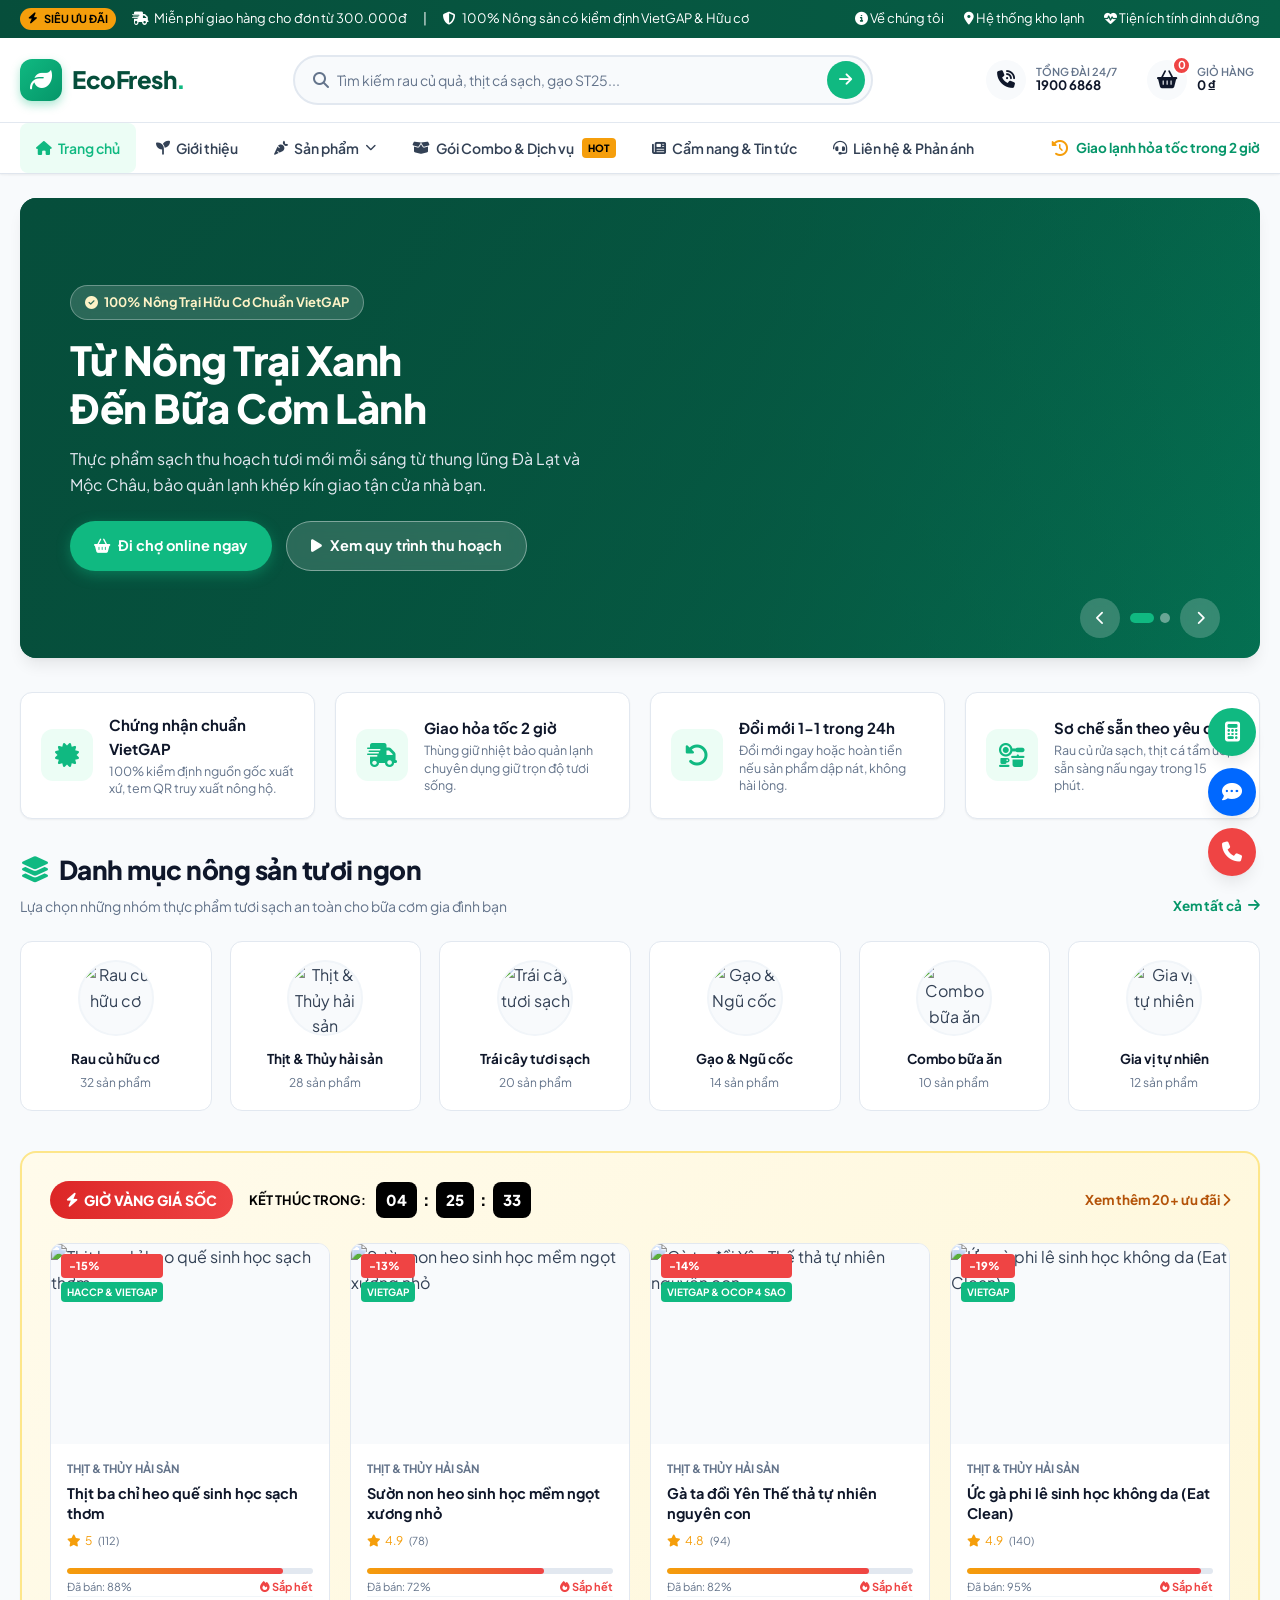
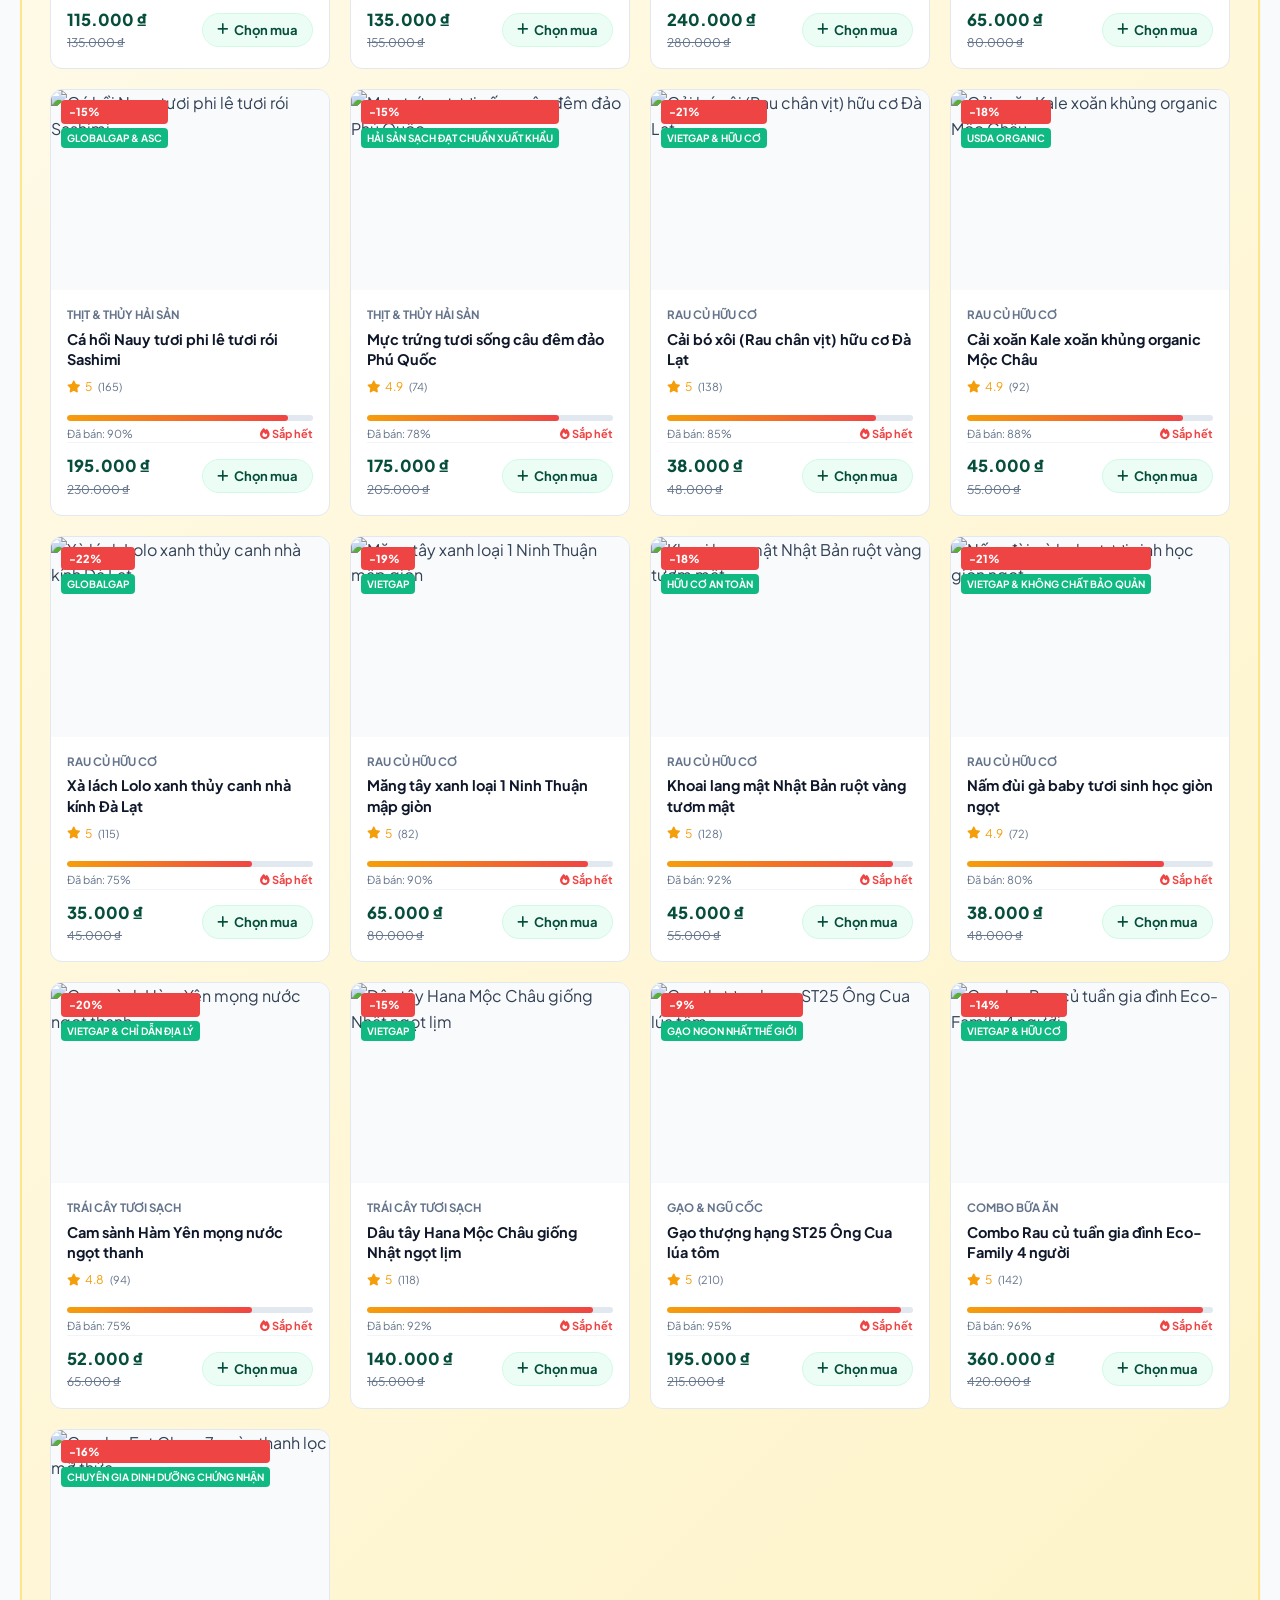
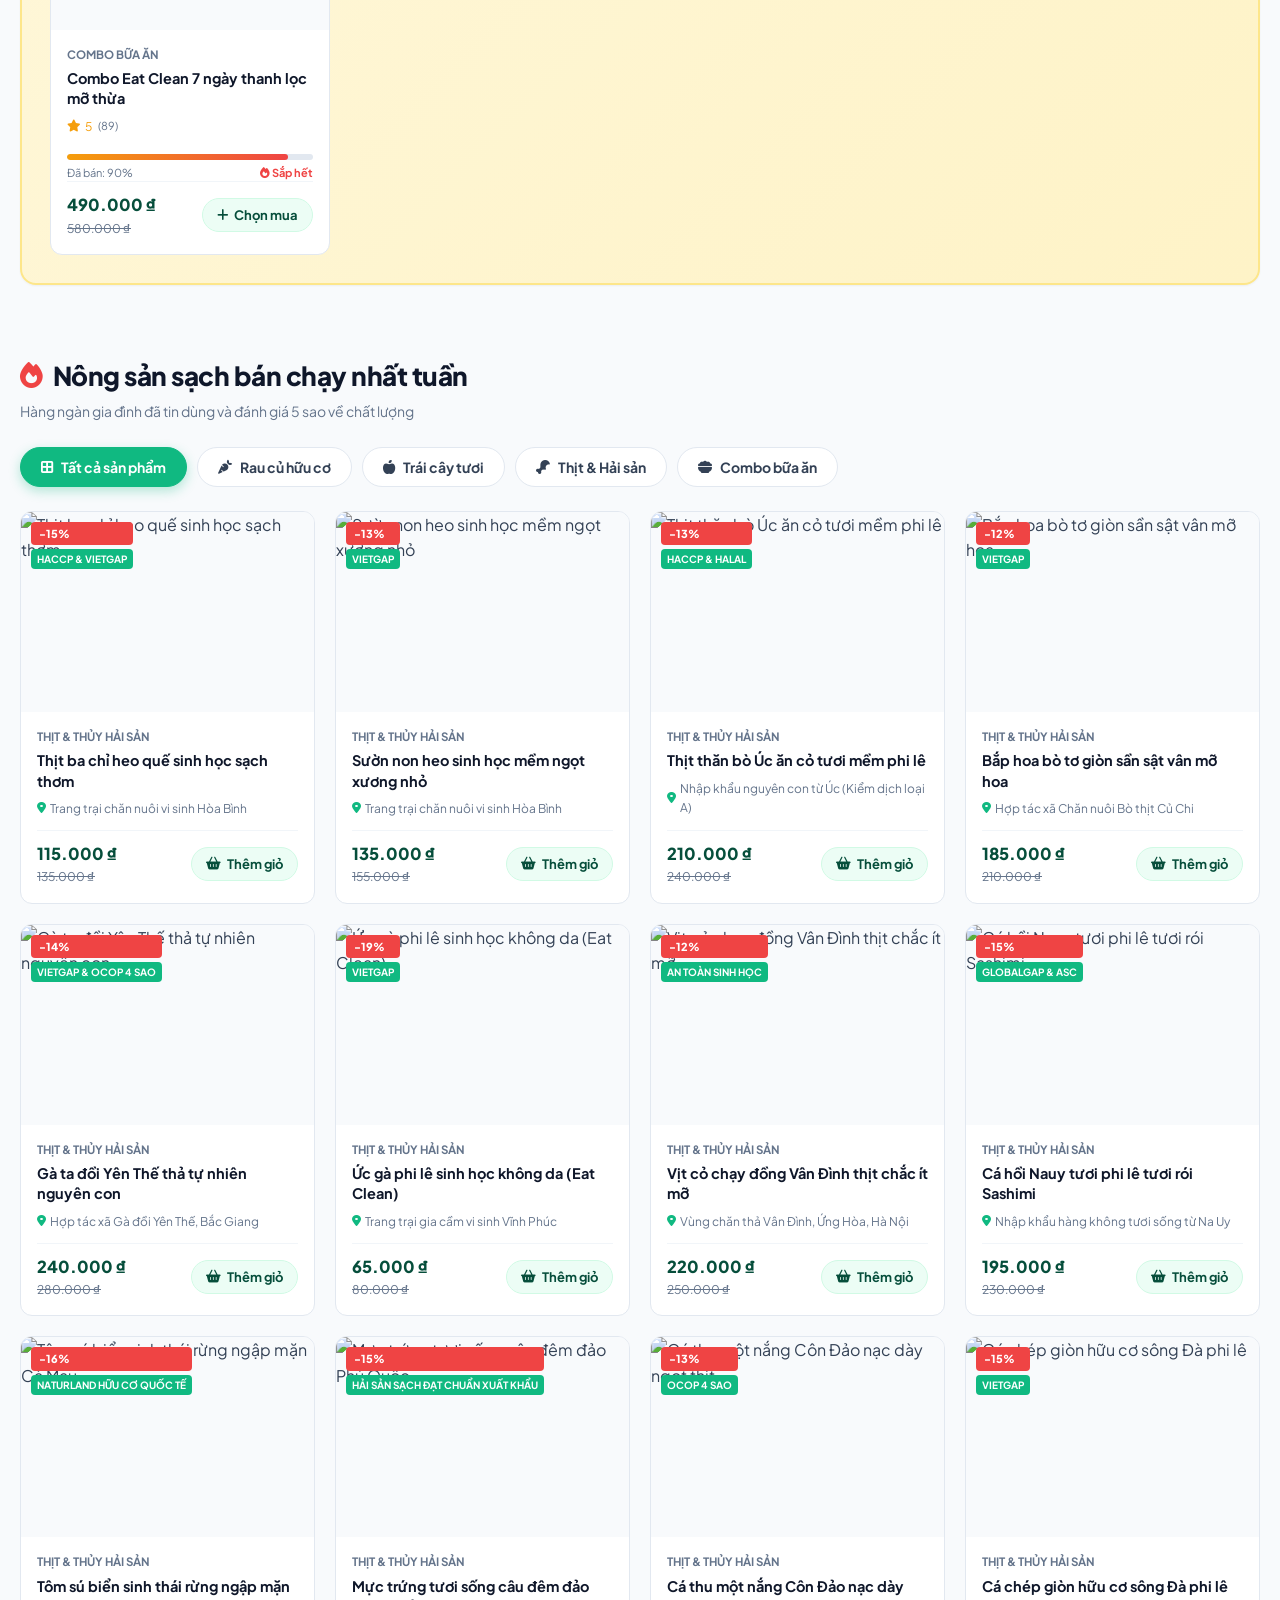
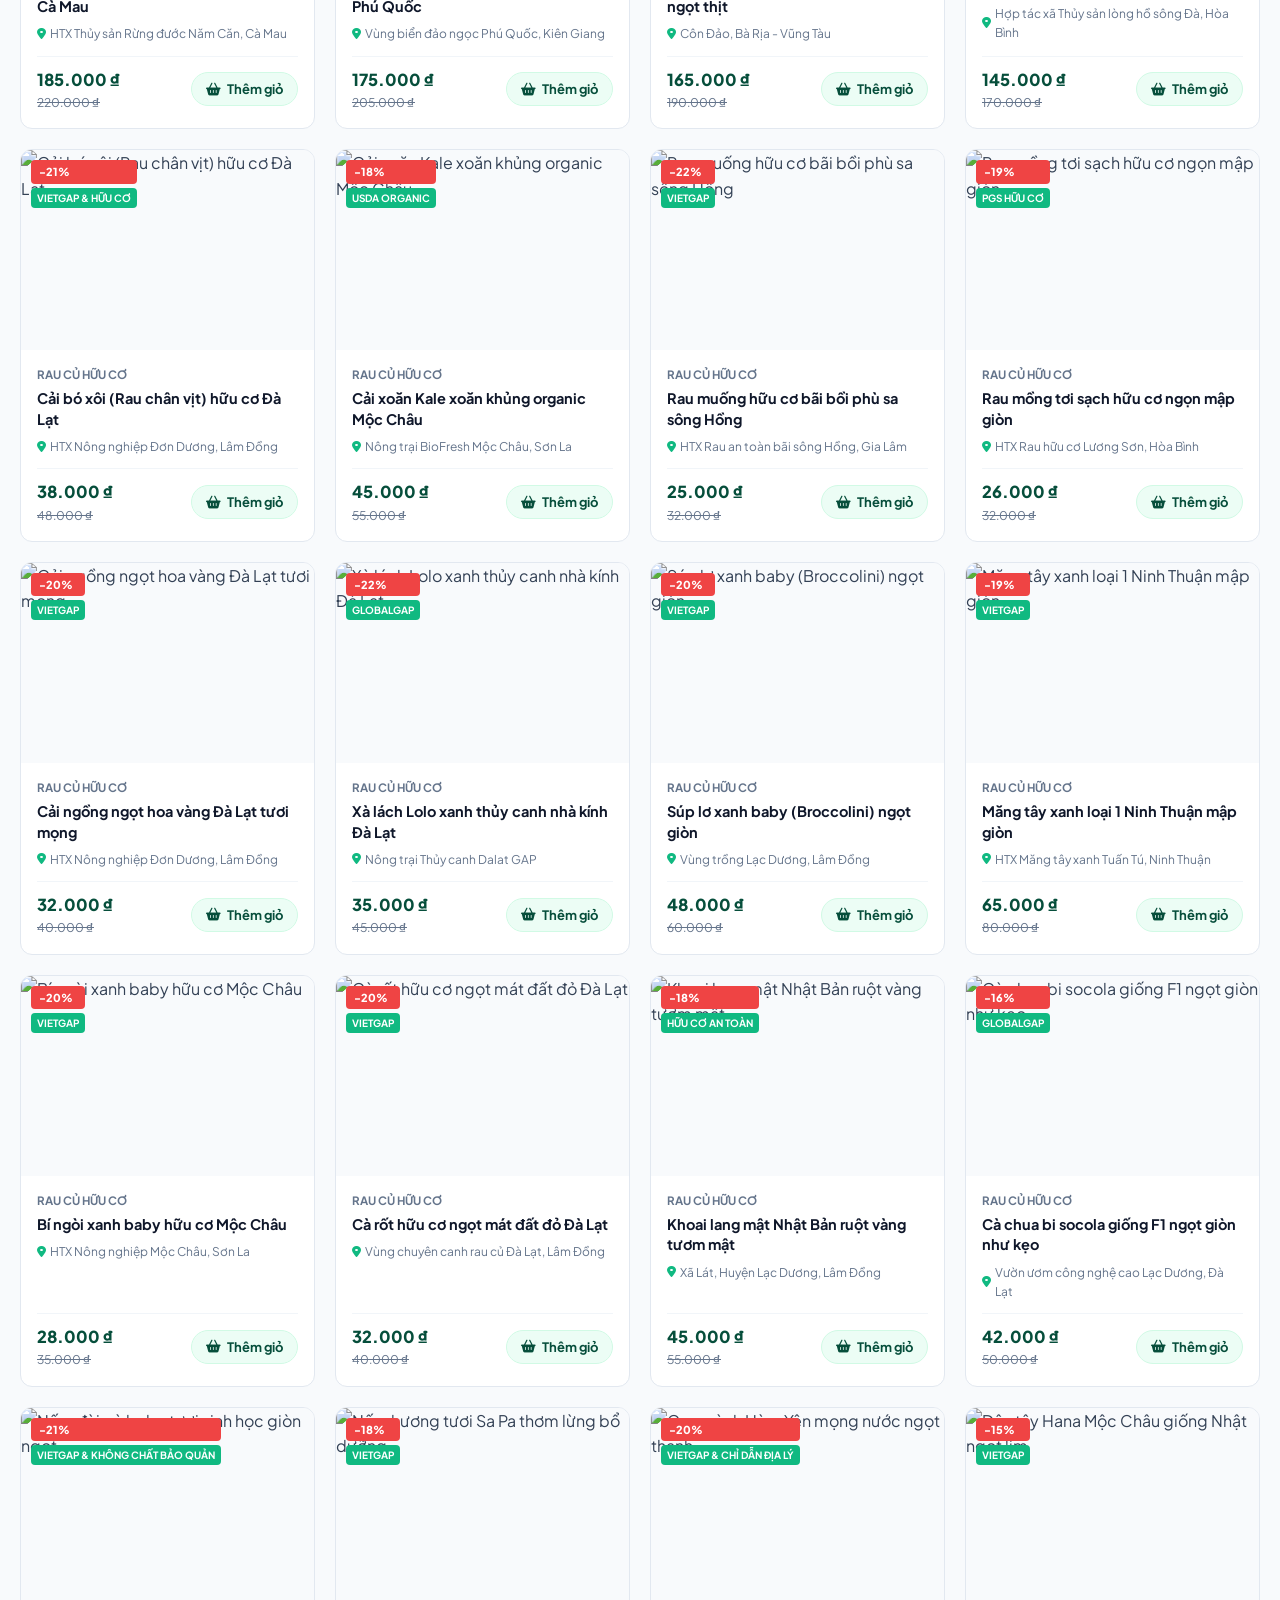
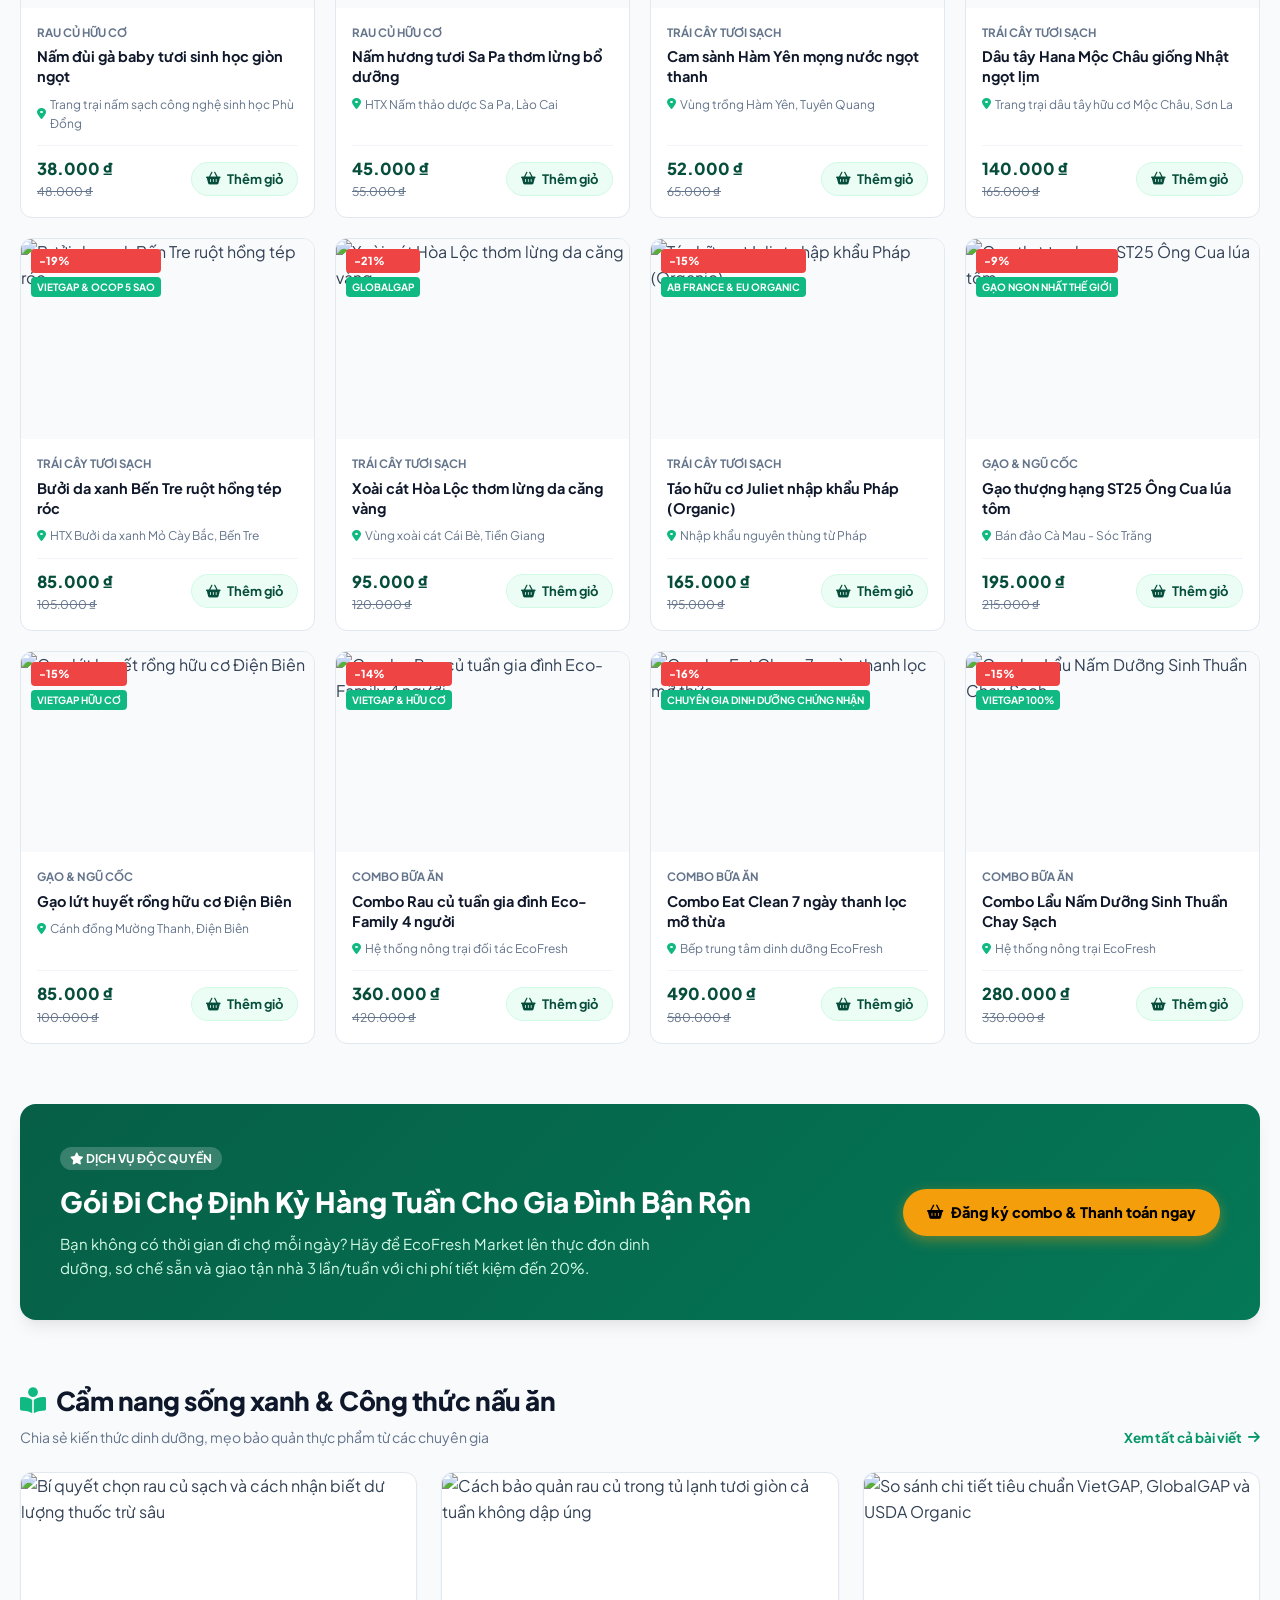
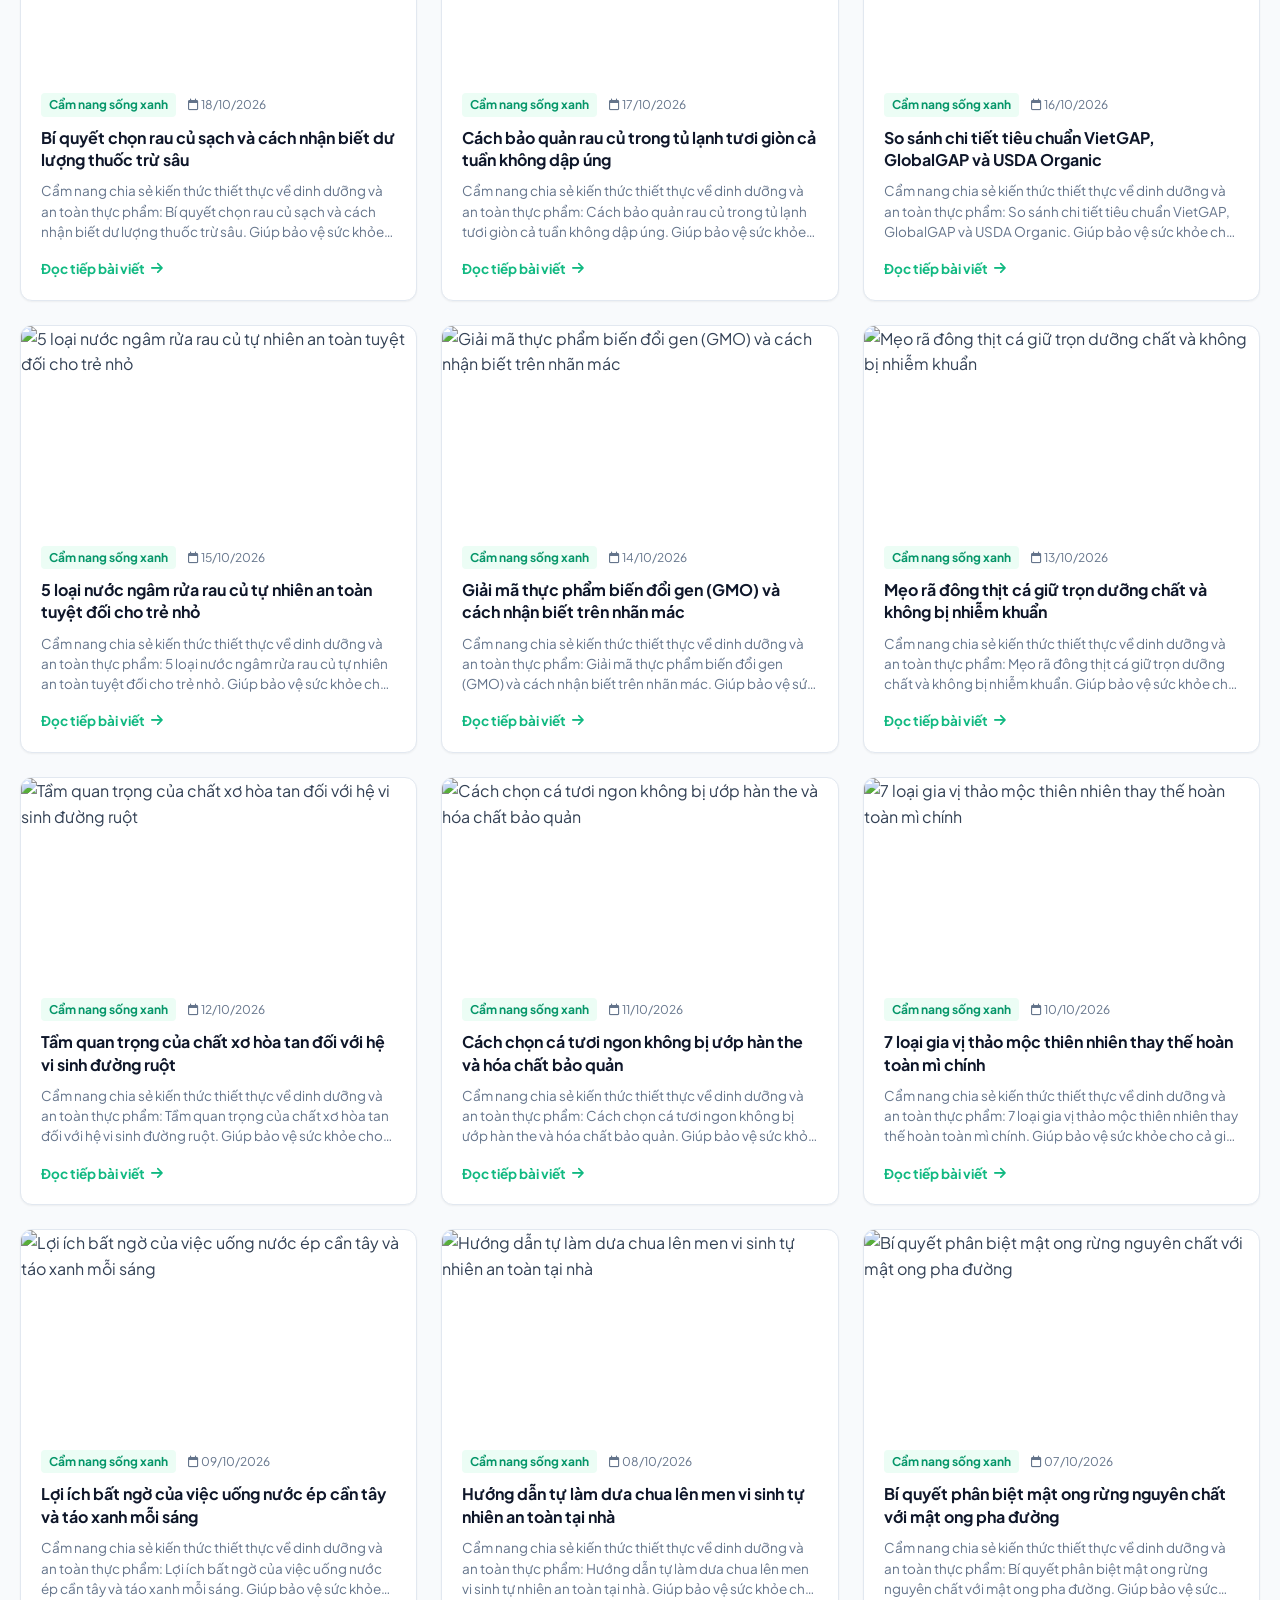
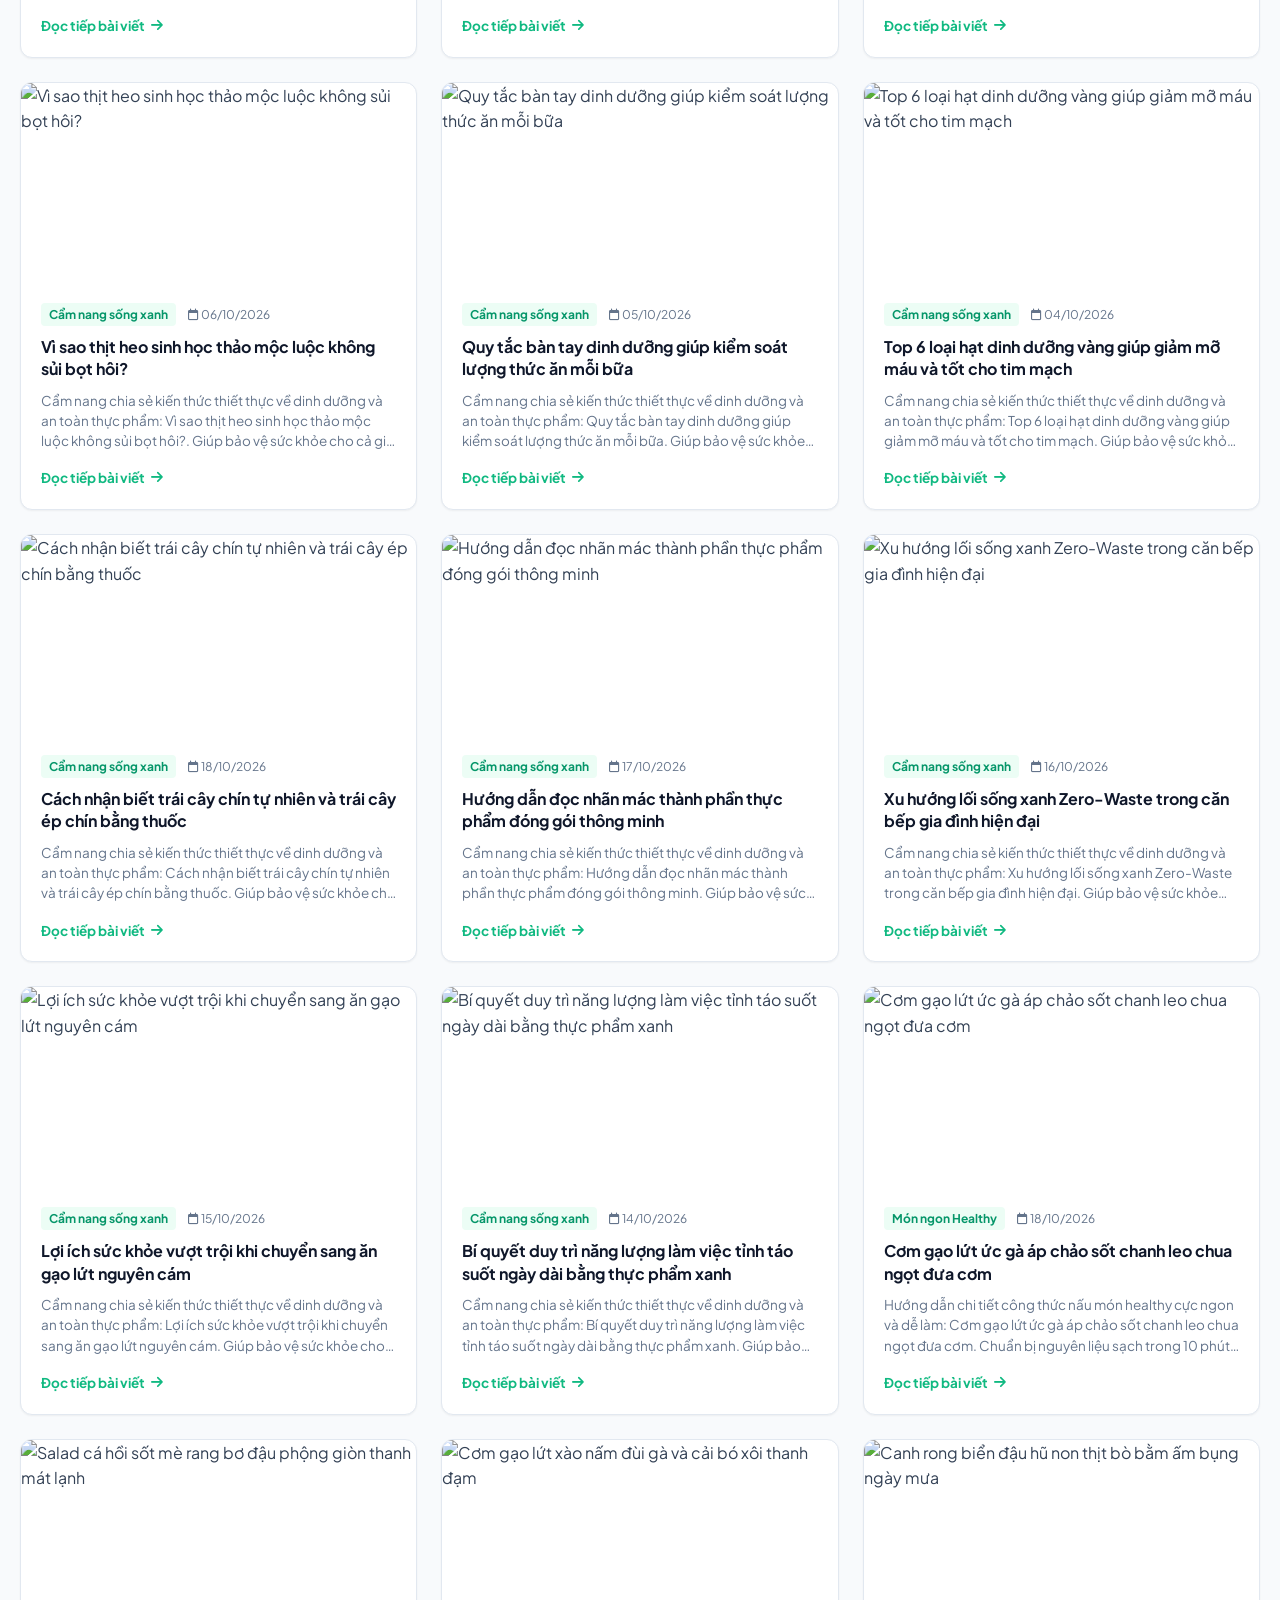
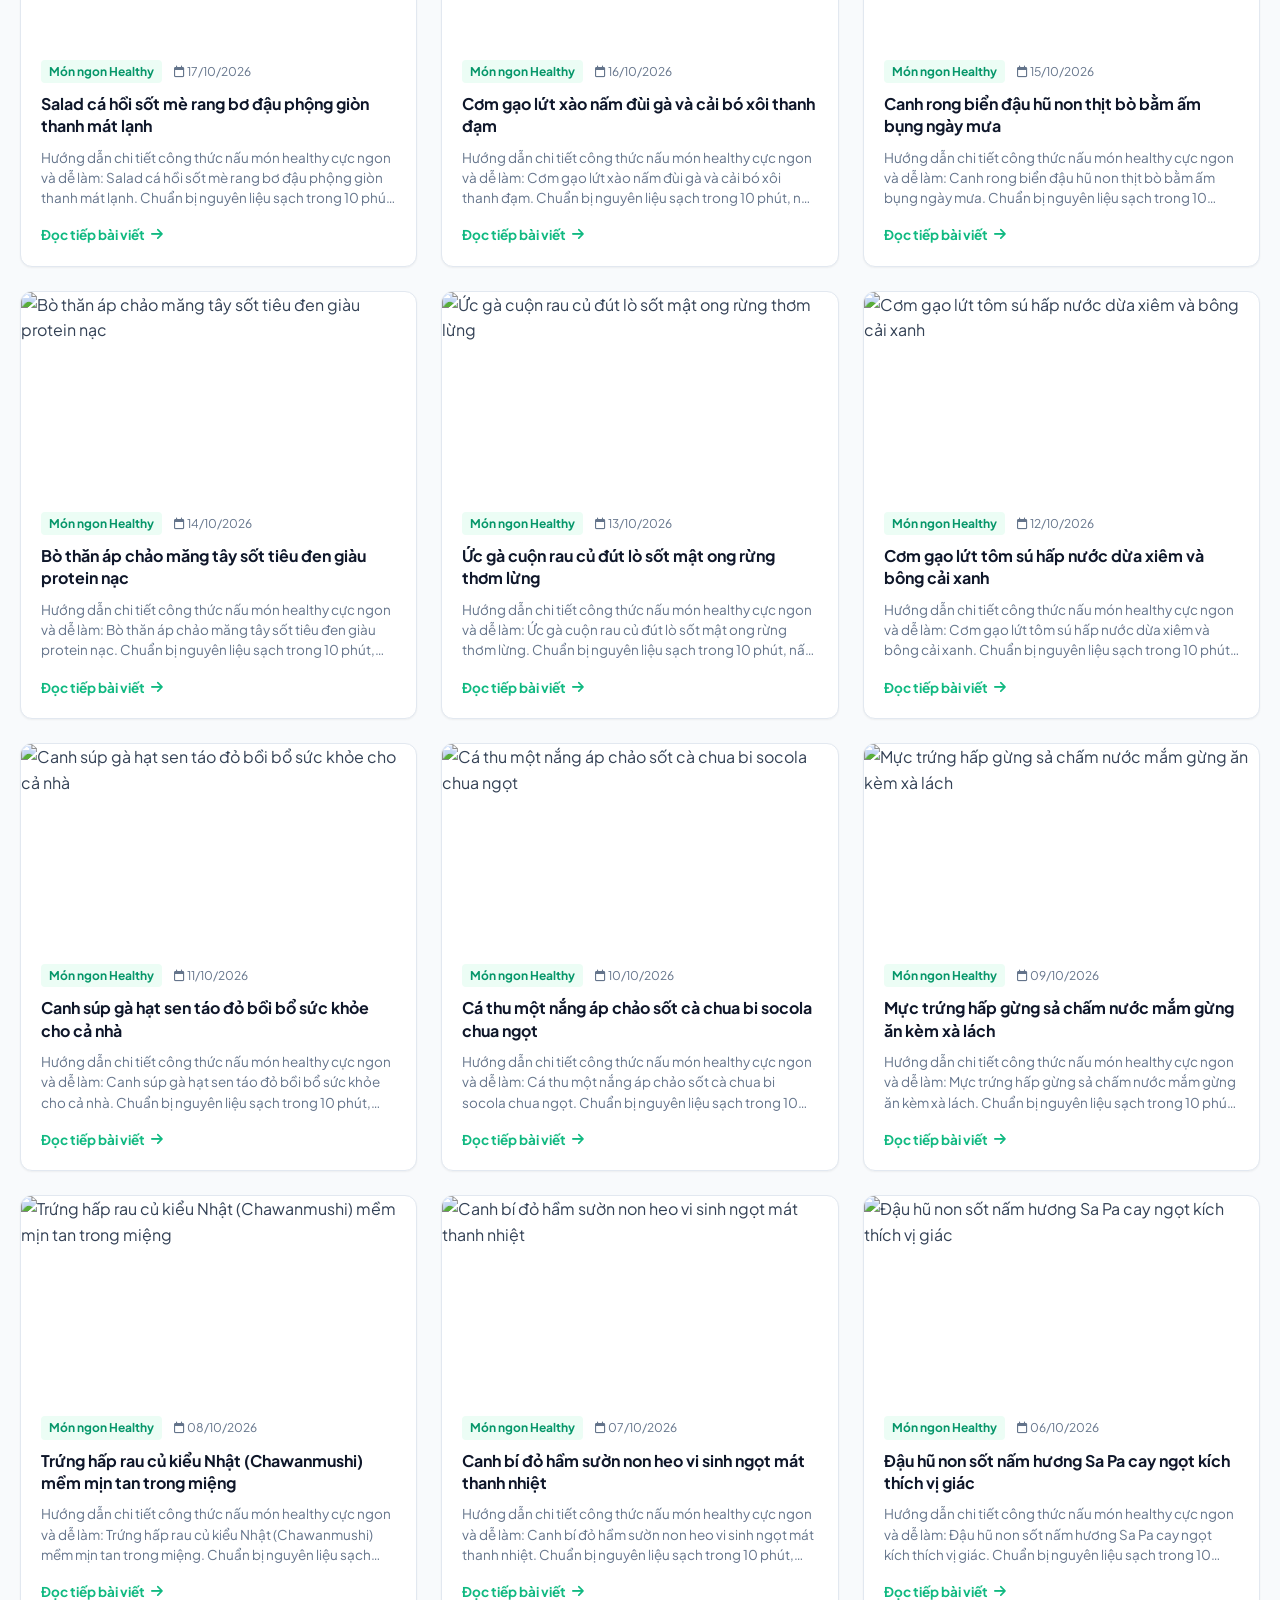
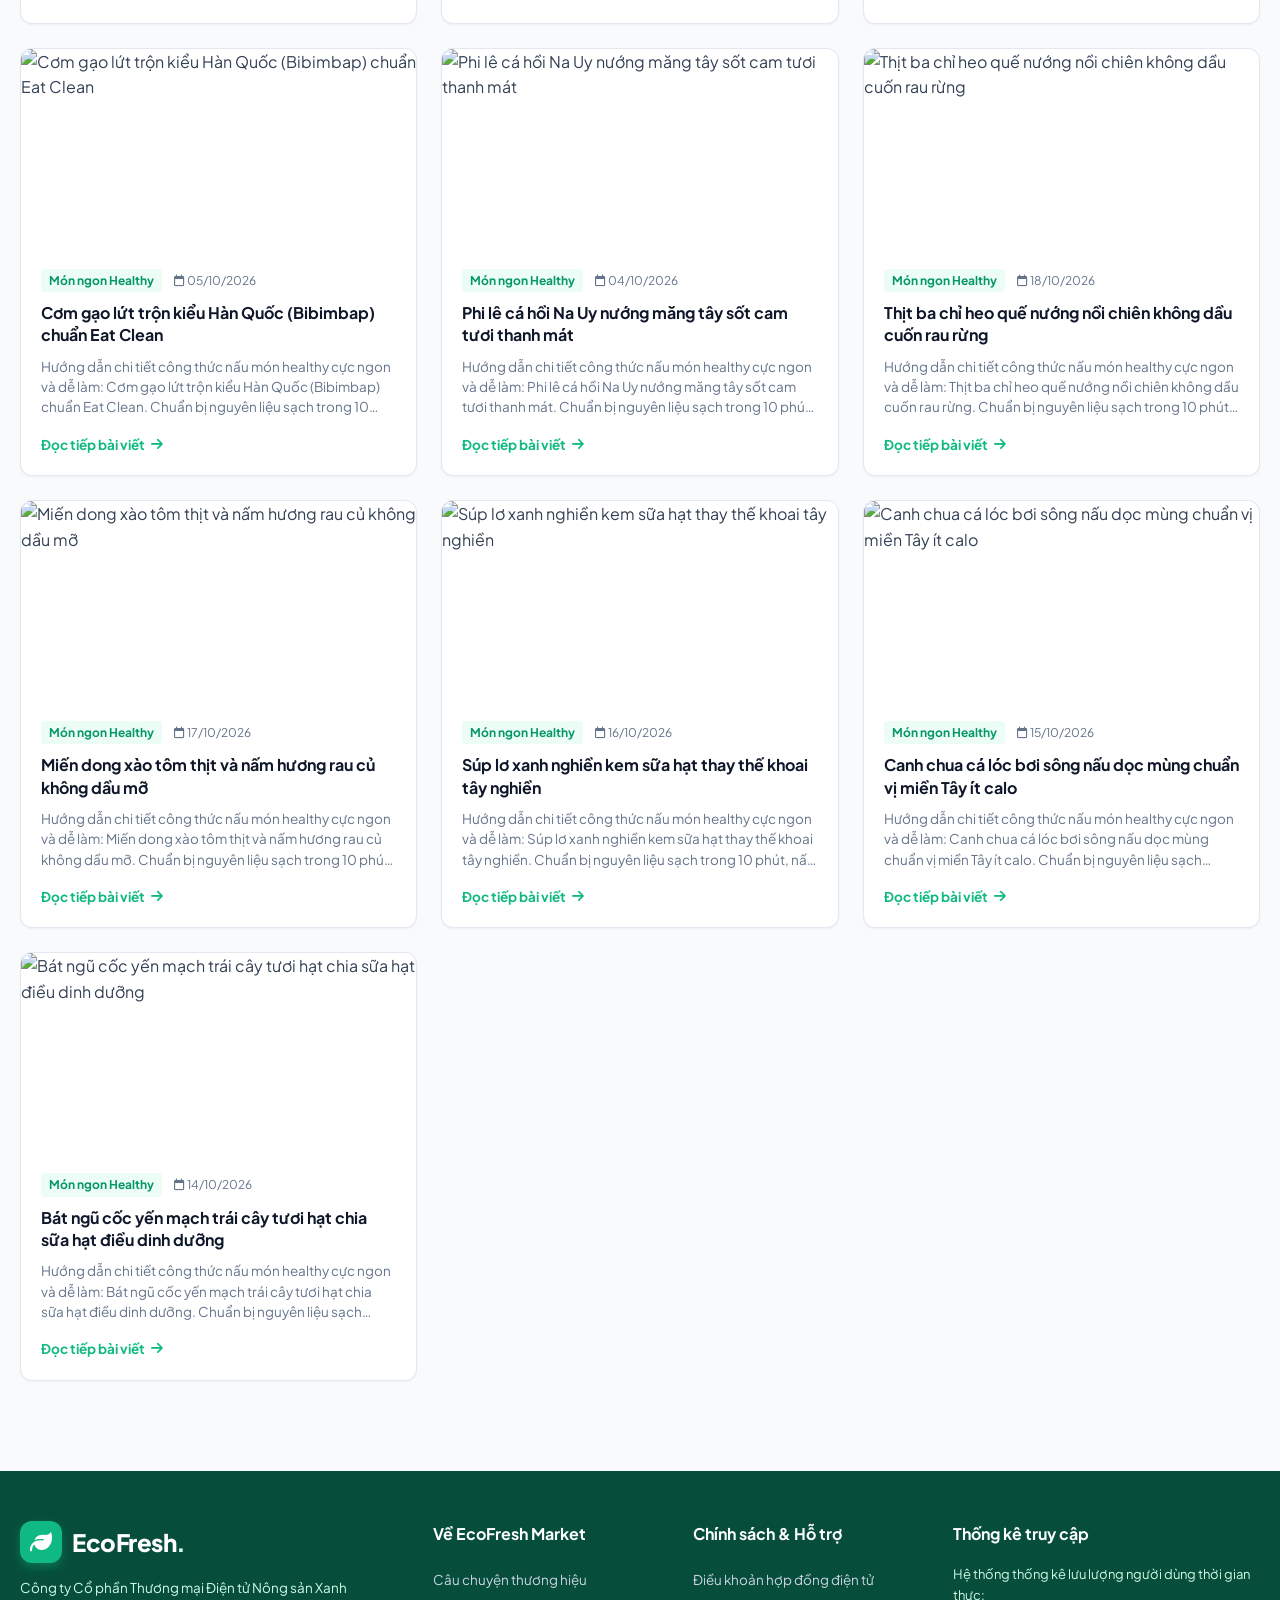
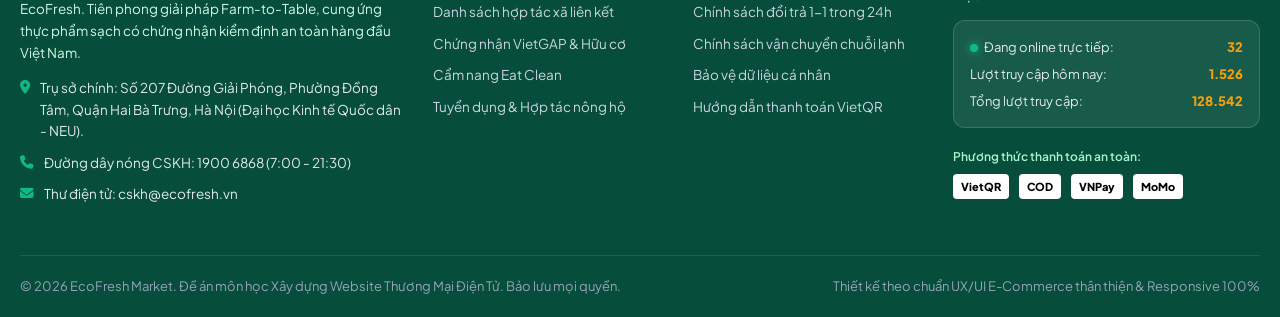
==== commit bf592880: "feat: Bo sung 40 bai viet healthy, da dang thit ca rau cu, modal hop tac xa, map NEU va dat combo de" ====
--- a/index.html
+++ b/index.html
@@ -286,7 +286,7 @@
           <p>Bạn không có thời gian đi chợ mỗi ngày? Hãy để EcoFresh Market lên thực đơn dinh dưỡng, sơ chế sẵn và giao tận nhà 3 lần/tuần với chi phí tiết kiệm đến 20%.</p>
         </div>
         <div class="service-banner-action">
-          <a href="products.html?cat=combo-gia-dinh" class="btn btn-accent"><i class="fa-solid fa-calendar-check"></i> Đăng ký gói tuần ngay</a>
+          <a href="javascript:void(0)" onclick="bookService('sub-family')" class="btn btn-accent"><i class="fa-solid fa-basket-shopping"></i> Đăng ký combo & Thanh toán ngay</a>
         </div>
       </div>
     </div>
@@ -319,7 +319,7 @@
           </div>
           <p class="footer-desc">Công ty Cổ phần Thương mại Điện tử Nông sản Xanh EcoFresh. Tiên phong giải pháp Farm-to-Table, cung ứng thực phẩm sạch có chứng nhận kiểm định an toàn hàng đầu Việt Nam.</p>
           <ul class="footer-contact-list">
-            <li><i class="fa-solid fa-location-dot"></i> Trụ sở chính: Số 123 Đường Cầu Giấy, Quận Cầu Giấy, Hà Nội.</li>
+            <li><i class="fa-solid fa-location-dot"></i> Trụ sở chính: Số 207 Đường Giải Phóng, Phường Đồng Tâm, Quận Hai Bà Trưng, Hà Nội (Đại học Kinh tế Quốc dân - NEU).</li>
             <li><i class="fa-solid fa-phone"></i> Đường dây nóng CSKH: 1900 6868 (7:00 - 21:30)</li>
             <li><i class="fa-solid fa-envelope"></i> Thư điện tử: cskh@ecofresh.vn</li>
           </ul>
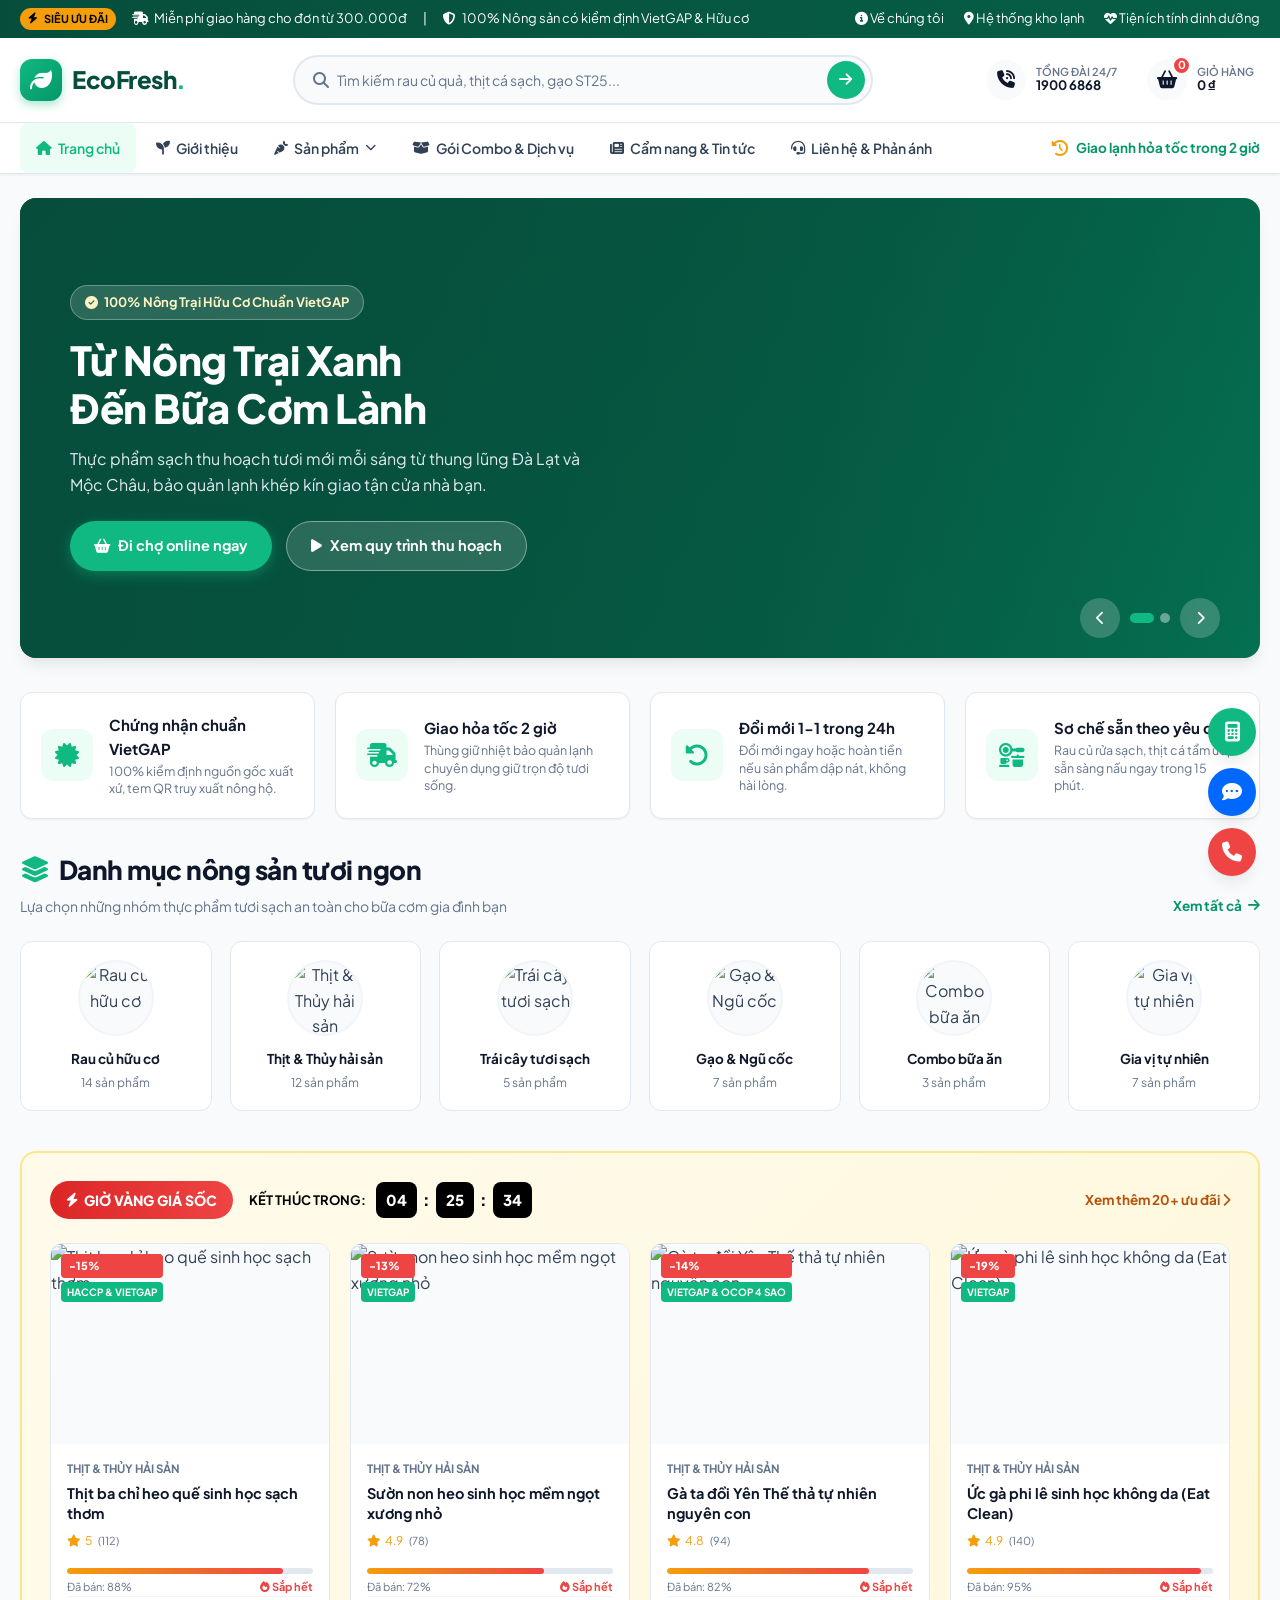
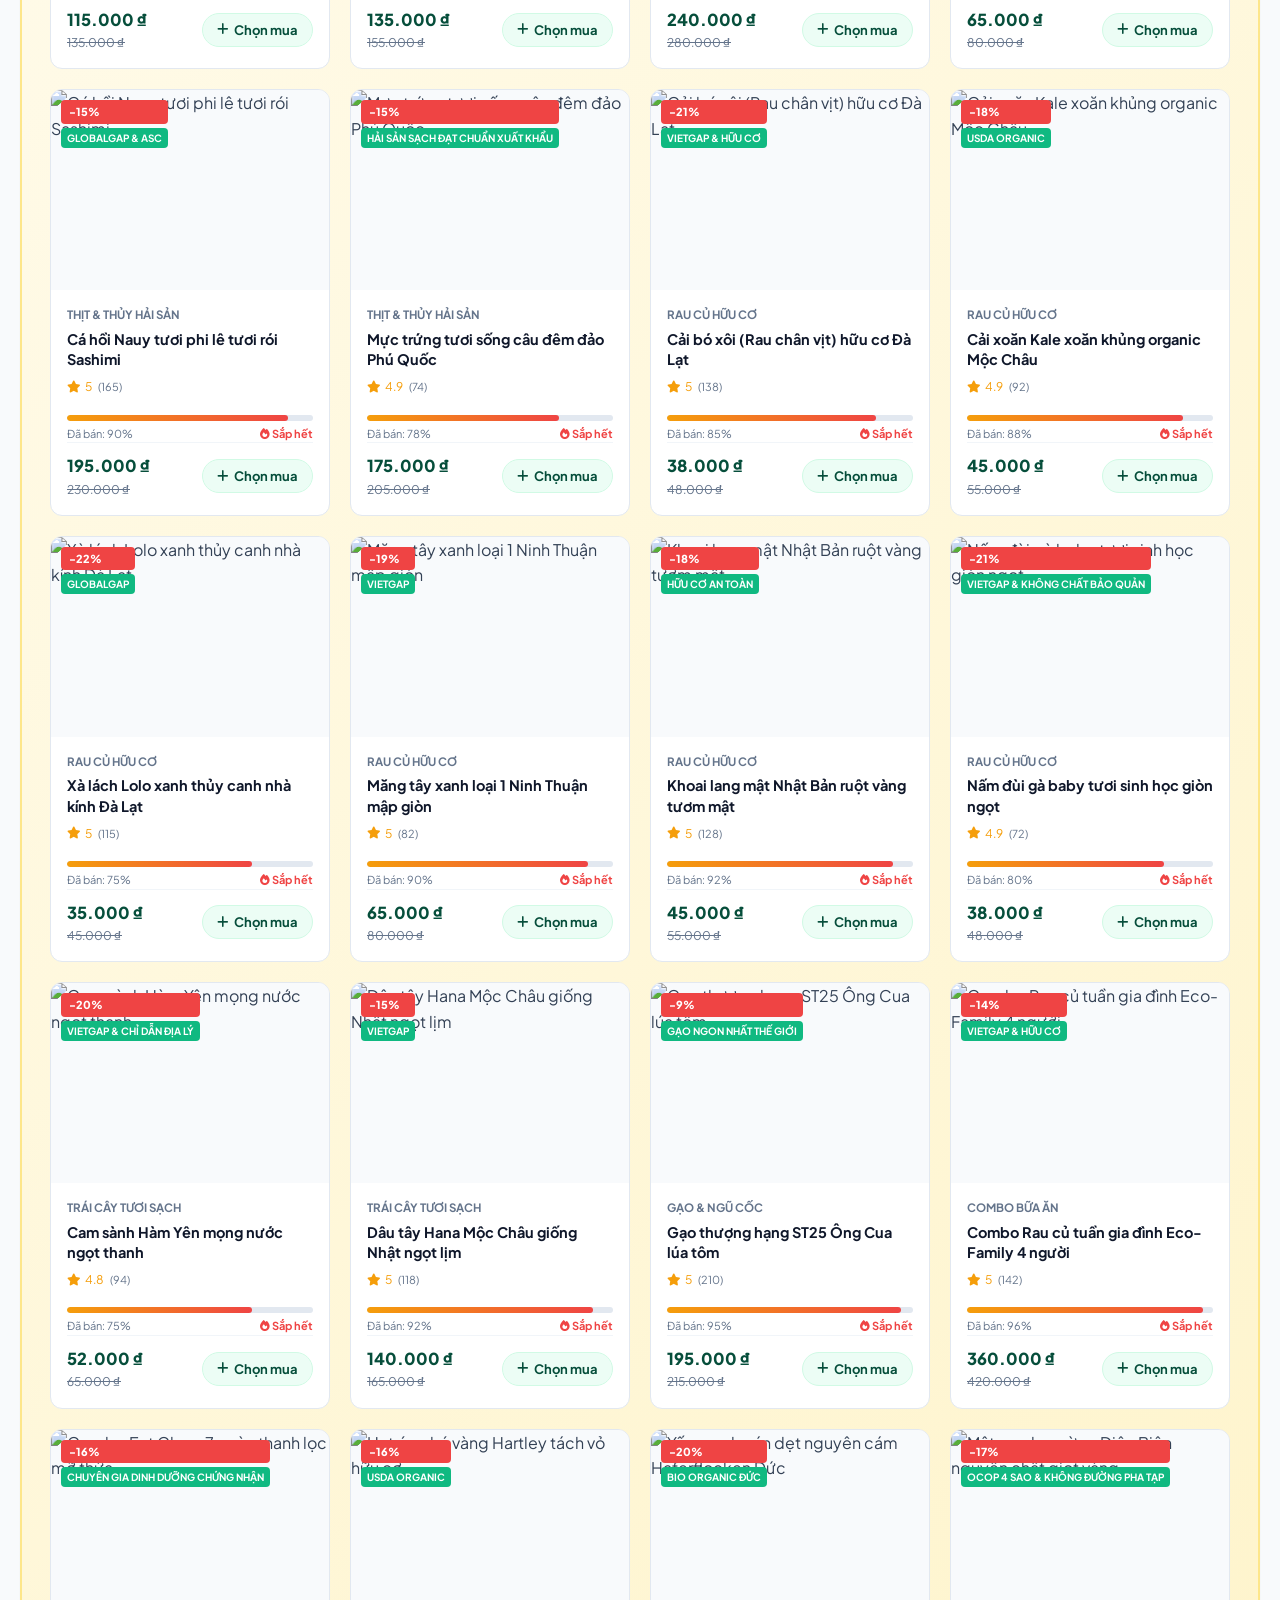
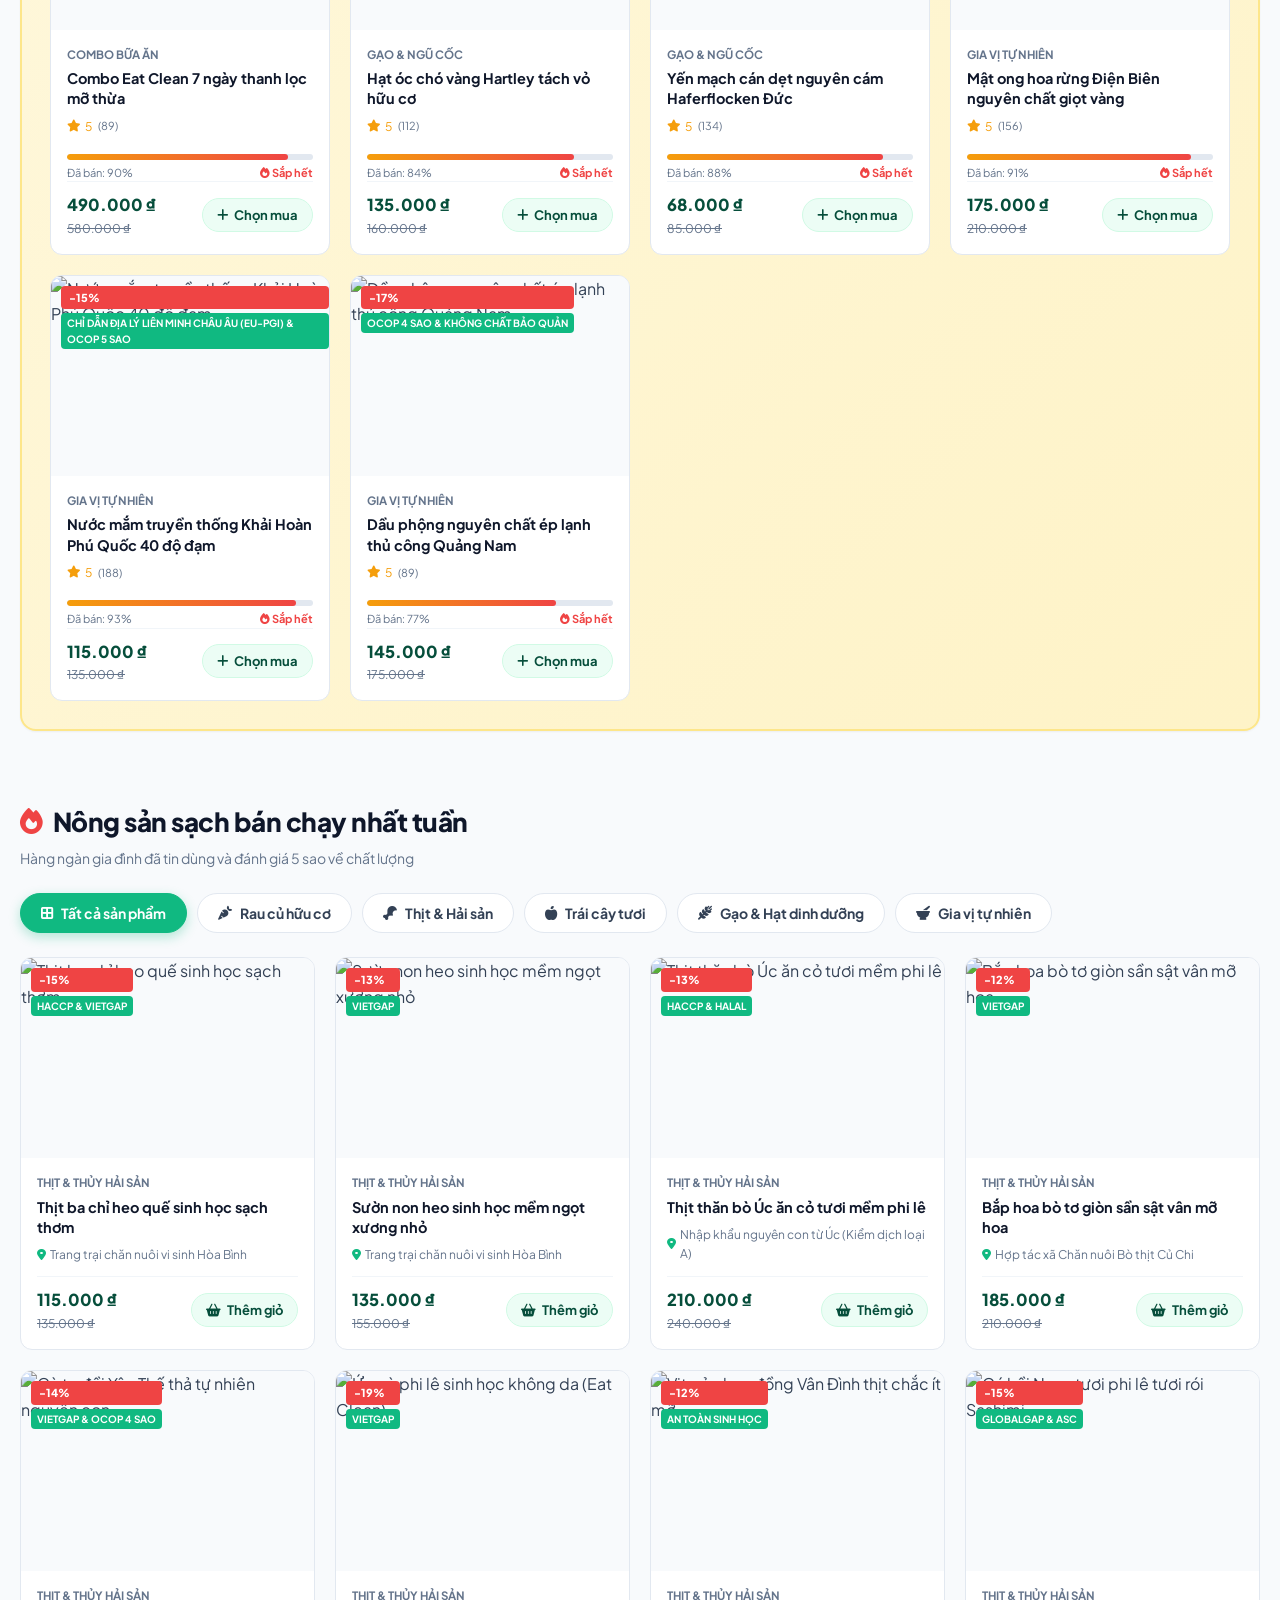
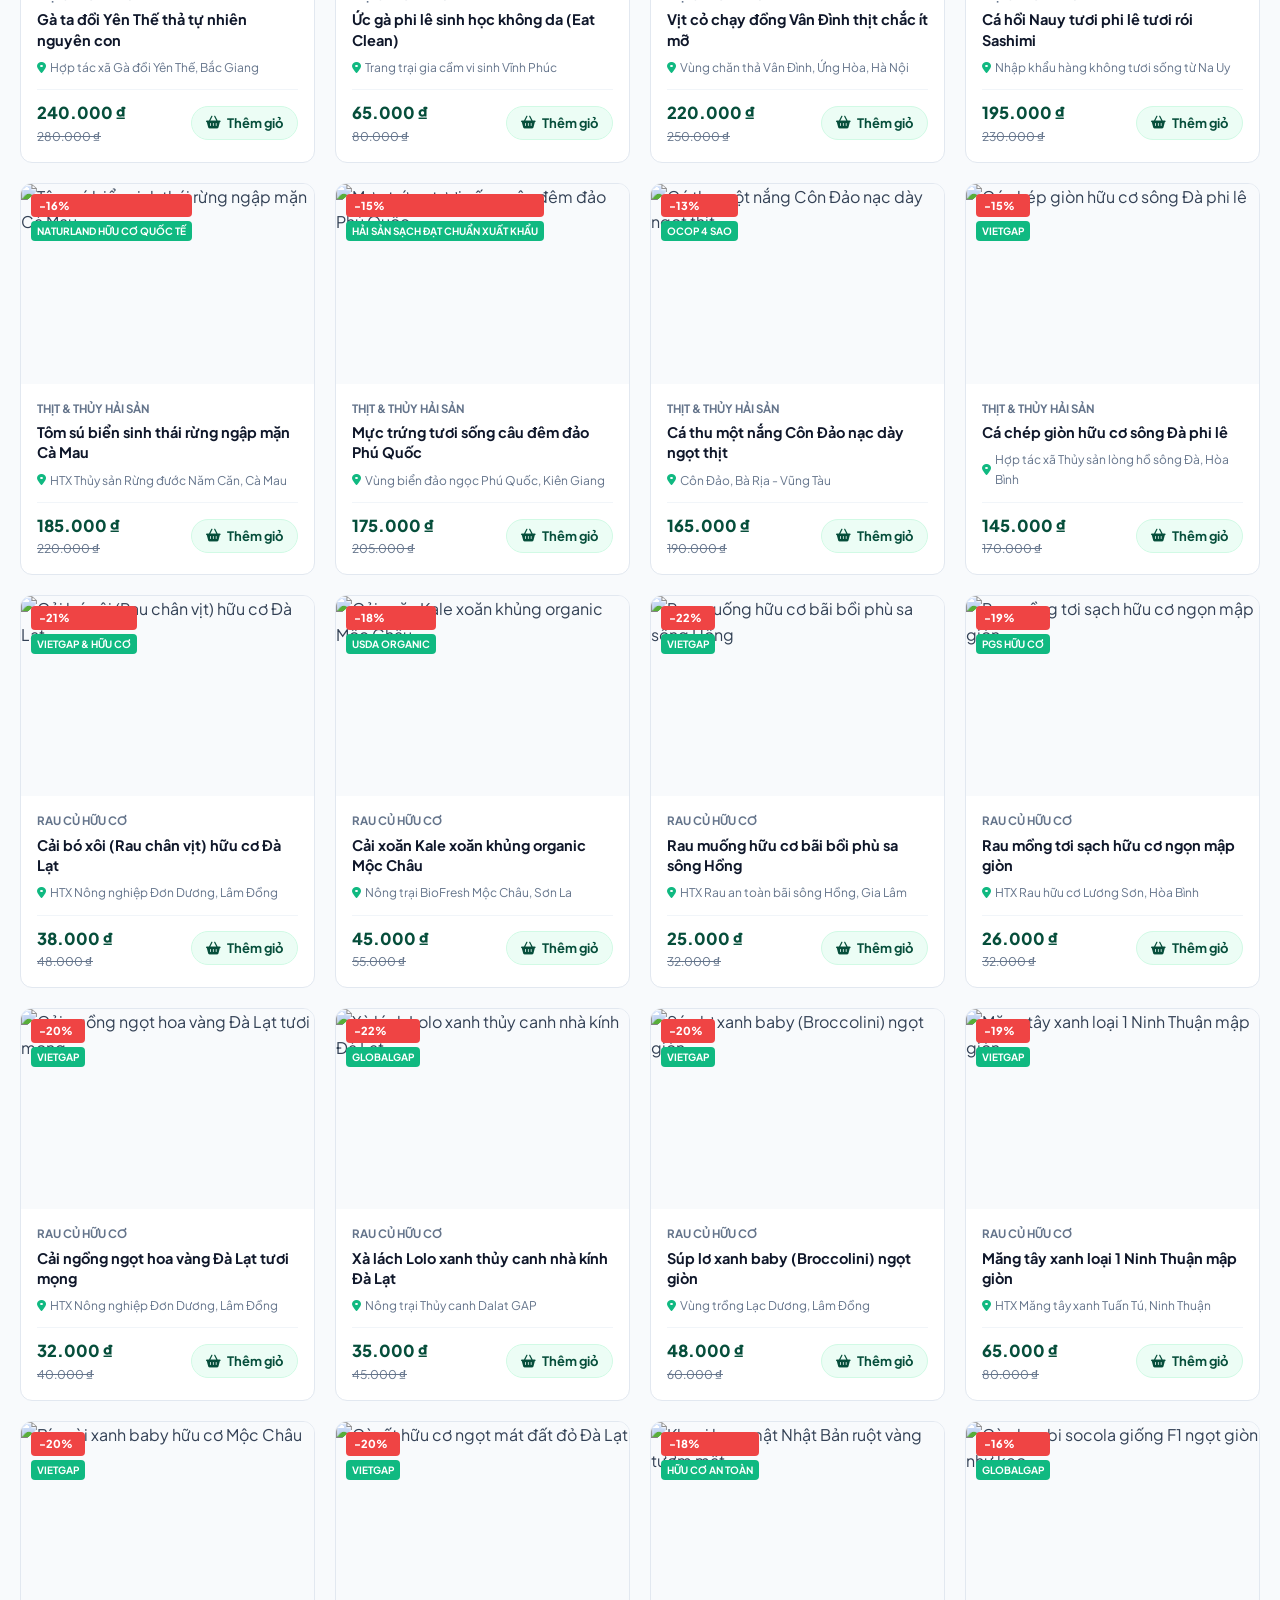
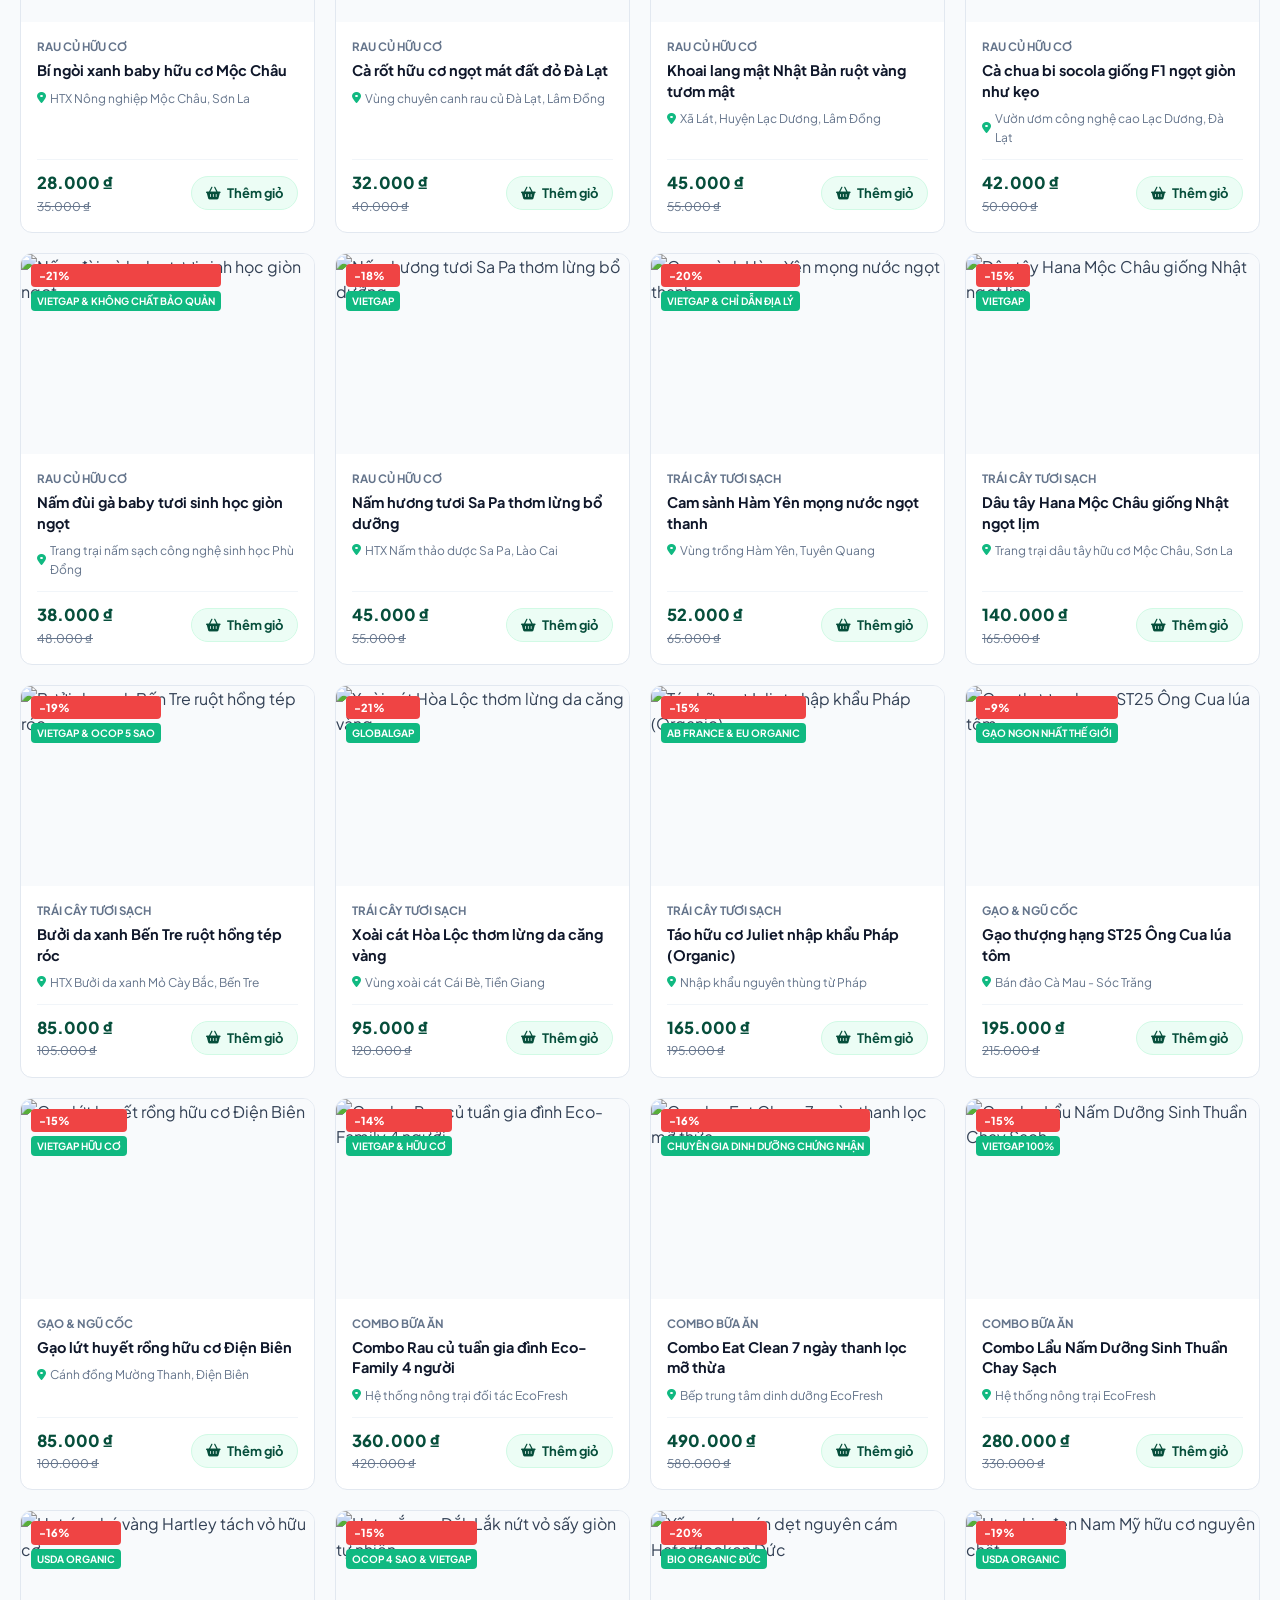
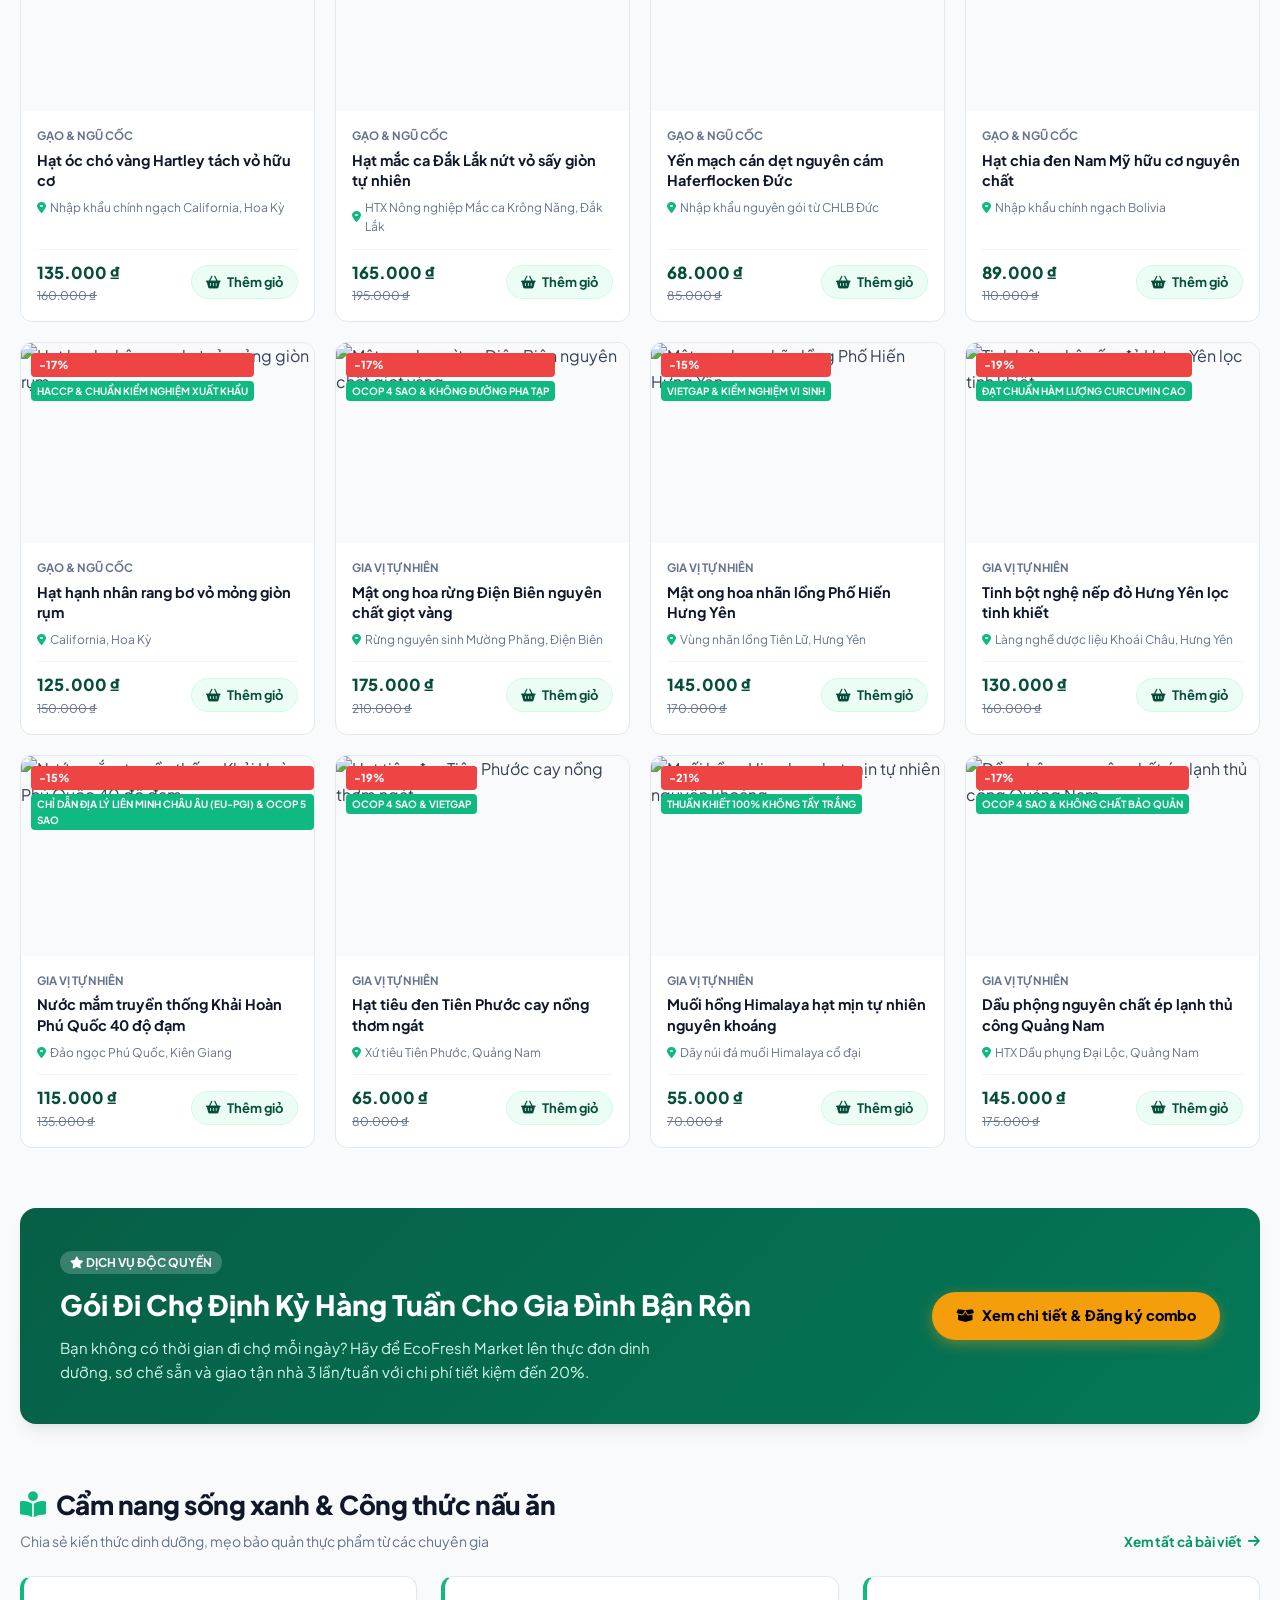
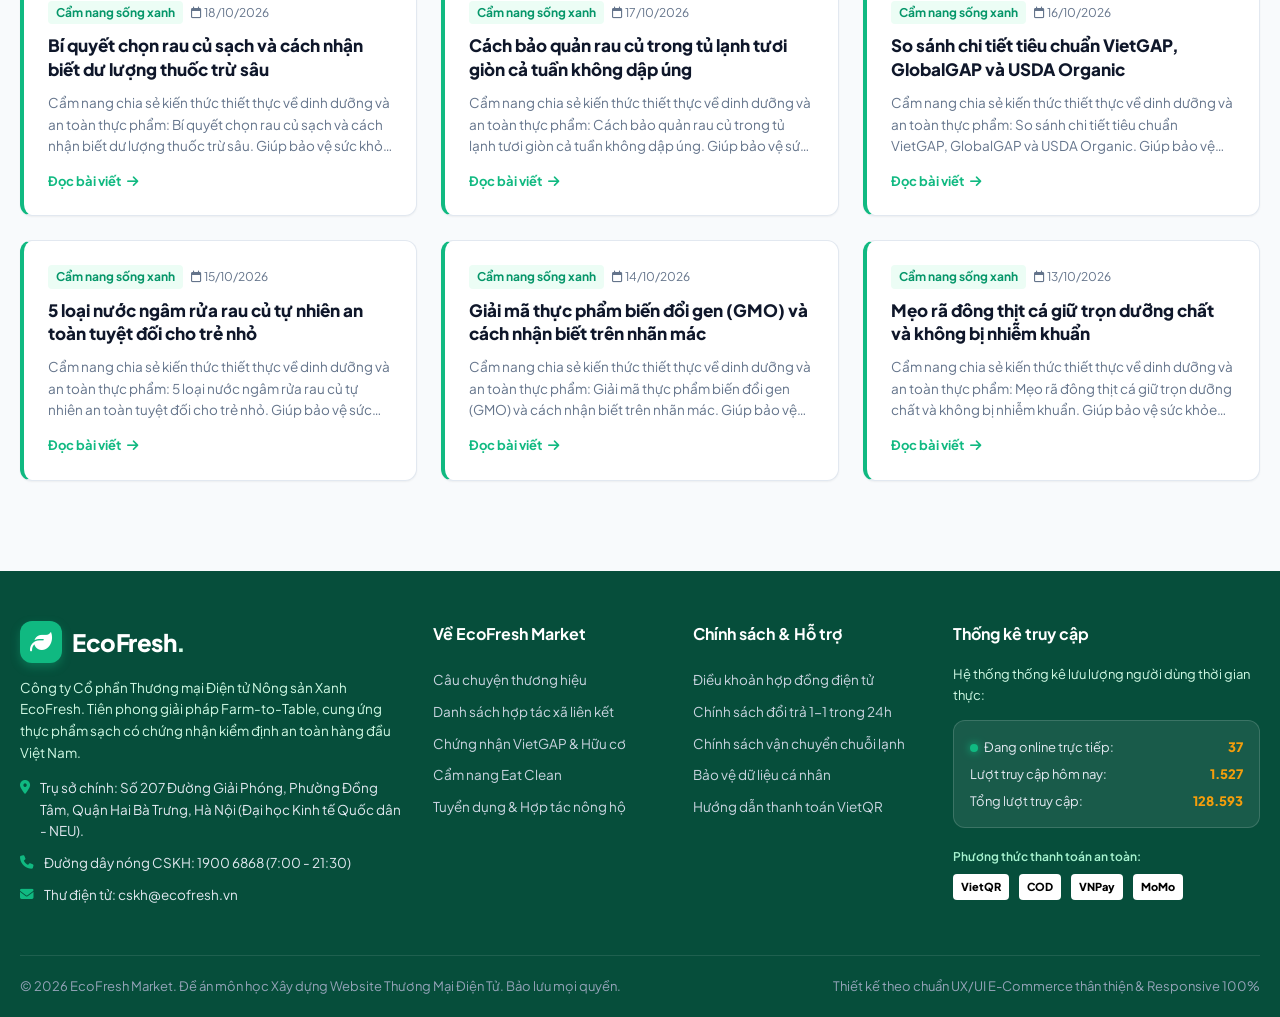
==== commit 1934f88a: "feat: Cap nhat giao dien tin tuc chu, tach trang combo rieng, dong bo danh muc san pham, sua form li" ====
--- a/index.html
+++ b/index.html
@@ -119,9 +119,7 @@
             </li>
 
             <li class="nav-item">
-              <a href="products.html?cat=combo-gia-dinh" class="nav-link">
-                <i class="fa-solid fa-box-open"></i> Gói Combo & Dịch vụ <span class="nav-badge-hot">HOT</span>
-              </a>
+              <a href="combo.html" class="nav-link"><i class="fa-solid fa-box-open"></i> Gói Combo & Dịch vụ</a>
             </li>
             <li class="nav-item"><a href="news.html" class="nav-link"><i class="fa-solid fa-newspaper"></i> Cẩm nang & Tin tức</a></li>
             <li class="nav-item"><a href="contact.html" class="nav-link"><i class="fa-solid fa-headset"></i> Liên hệ & Phản ánh</a></li>
@@ -267,9 +265,10 @@
       <div class="tab-buttons">
         <button class="tab-btn active" onclick="filterTab('all', this)"><i class="fa-solid fa-border-all"></i> Tất cả sản phẩm</button>
         <button class="tab-btn" onclick="filterTab('rau-cu', this)"><i class="fa-solid fa-carrot"></i> Rau củ hữu cơ</button>
+        <button class="tab-btn" onclick="filterTab('thit-hai-san', this)"><i class="fa-solid fa-drumstick-bite"></i> Thịt & Hải sản</button>
         <button class="tab-btn" onclick="filterTab('trai-cay', this)"><i class="fa-solid fa-apple-whole"></i> Trái cây tươi</button>
-        <button class="tab-btn" onclick="filterTab('thit-hai-san', this)"><i class="fa-solid fa-drumstick-bite"></i> Thịt & Hải sản</button>
-        <button class="tab-btn" onclick="filterTab('combo-gia-dinh', this)"><i class="fa-solid fa-bowl-food"></i> Combo bữa ăn</button>
+        <button class="tab-btn" onclick="filterTab('gao-ngu-coc', this)"><i class="fa-solid fa-wheat-awn"></i> Gạo & Hạt dinh dưỡng</button>
+        <button class="tab-btn" onclick="filterTab('gia-vi-tu-nhien', this)"><i class="fa-solid fa-mortar-pestle"></i> Gia vị tự nhiên</button>
       </div>
 
       <div class="products-grid-5" id="main-products-grid"></div>
@@ -286,7 +285,7 @@
           <p>Bạn không có thời gian đi chợ mỗi ngày? Hãy để EcoFresh Market lên thực đơn dinh dưỡng, sơ chế sẵn và giao tận nhà 3 lần/tuần với chi phí tiết kiệm đến 20%.</p>
         </div>
         <div class="service-banner-action">
-          <a href="javascript:void(0)" onclick="bookService('sub-family')" class="btn btn-accent"><i class="fa-solid fa-basket-shopping"></i> Đăng ký combo & Thanh toán ngay</a>
+          <a href="combo.html" class="btn btn-accent"><i class="fa-solid fa-box-open"></i> Xem chi tiết & Đăng ký combo</a>
         </div>
       </div>
     </div>
@@ -498,15 +497,19 @@
     function renderCategories() {
       const container = document.getElementById('categories-container');
       if (!container) return;
-      container.innerHTML = CATEGORIES.map(c => `
-        <div class="cat-item-card" onclick="window.location.href='products.html?cat=${c.id}'">
+      container.innerHTML = CATEGORIES.map(c => {
+        const prodCount = PRODUCTS.filter(p => p.category === c.id).length;
+        const targetUrl = c.id === 'combo-gia-dinh' ? 'combo.html' : `products.html?cat=${c.id}`;
+        return `
+        <div class="cat-item-card" onclick="window.location.href='${targetUrl}'">
           <div class="cat-thumb-wrap">
             <img src="${c.image}" alt="${c.name}">
           </div>
           <div class="cat-name">${c.name}</div>
-          <div class="cat-count">${c.count} sản phẩm</div>
-        </div>
-      `).join('');
+          <div class="cat-count">${prodCount} sản phẩm</div>
+        </div>
+        `;
+      }).join('');
     }
 
     // Render Flash Sale Products
@@ -607,19 +610,16 @@
     function renderHomeNews() {
       const container = document.getElementById('home-news-container');
       if (!container) return;
-      container.innerHTML = NEWS.map(n => `
-        <div class="news-card" onclick="window.location.href='news.html'">
-          <div class="news-thumb">
-            <img src="${n.thumbnail}" alt="${n.title}">
-          </div>
-          <div class="news-body">
-            <div class="news-meta">
-              <span class="news-cat">${n.category}</span>
-              <span><i class="fa-regular fa-calendar"></i> ${n.date}</span>
-            </div>
-            <h3 class="news-title">${n.title}</h3>
-            <p class="news-sapo">${n.sapo}</p>
-            <div class="news-read-more">Đọc tiếp bài viết <i class="fa-solid fa-arrow-right"></i></div>
+      container.innerHTML = NEWS.slice(0, 6).map(n => `
+        <div class="news-card" onclick="window.location.href='news.html'" style="padding: 24px; display:flex; flex-direction:column; border-left:4px solid var(--primary); cursor:pointer; background:white; border-radius:var(--radius-md); box-shadow:var(--shadow-sm); transition:var(--transition);">
+          <div class="news-meta" style="margin-bottom:10px; display:flex; align-items:center; gap:8px;">
+            <span class="news-cat">${n.category}</span>
+            <span style="font-size:12px; color:var(--muted);"><i class="fa-regular fa-calendar"></i> ${n.date}</span>
+          </div>
+          <h3 class="news-title" style="font-size:17px; font-weight:800; margin-bottom:10px; line-height:1.4; color:var(--dark);">${n.title}</h3>
+          <p class="news-sapo" style="font-size:13.5px; color:var(--muted); line-height:1.6; margin-bottom:14px; flex:1;">${n.sapo}</p>
+          <div class="news-read-more" style="color:var(--primary); font-weight:700; font-size:13px; margin-top:auto; display:flex; align-items:center; gap:6px;">
+            Đọc bài viết <i class="fa-solid fa-arrow-right"></i>
           </div>
         </div>
       `).join('');
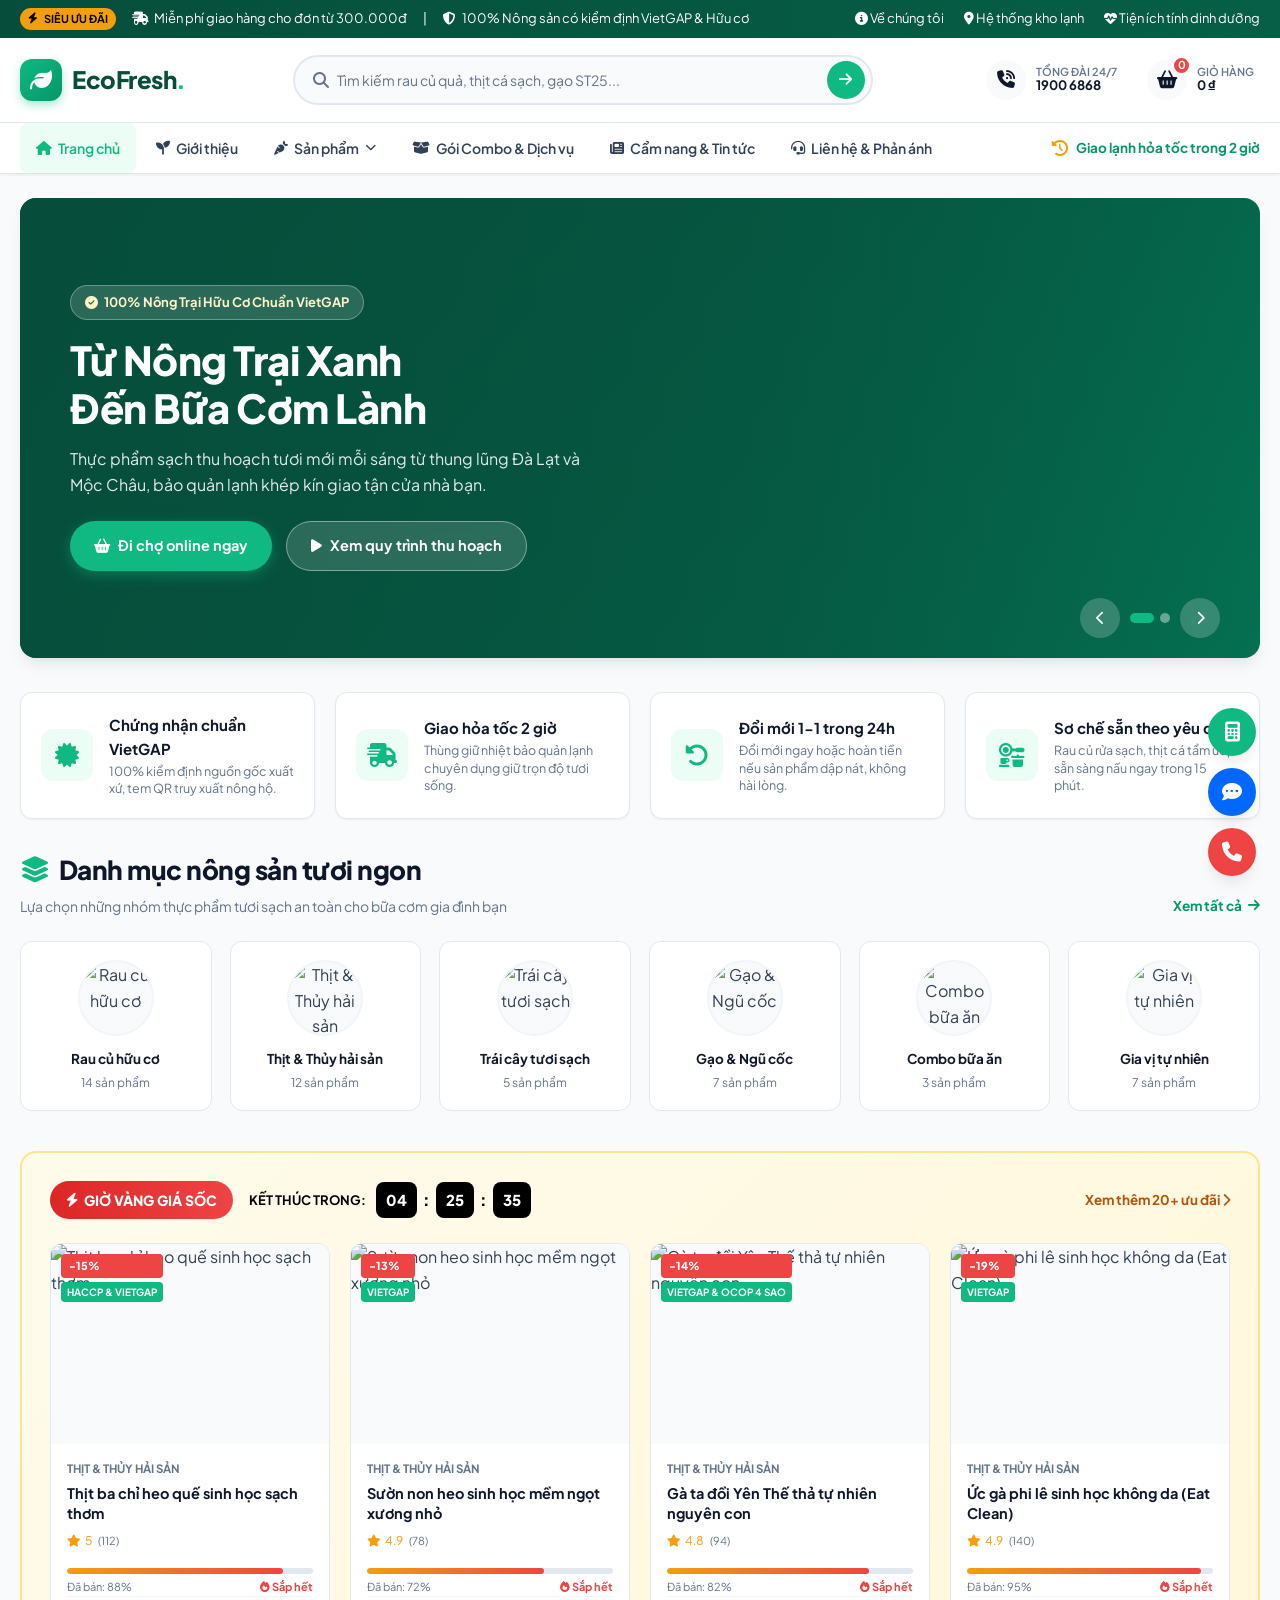
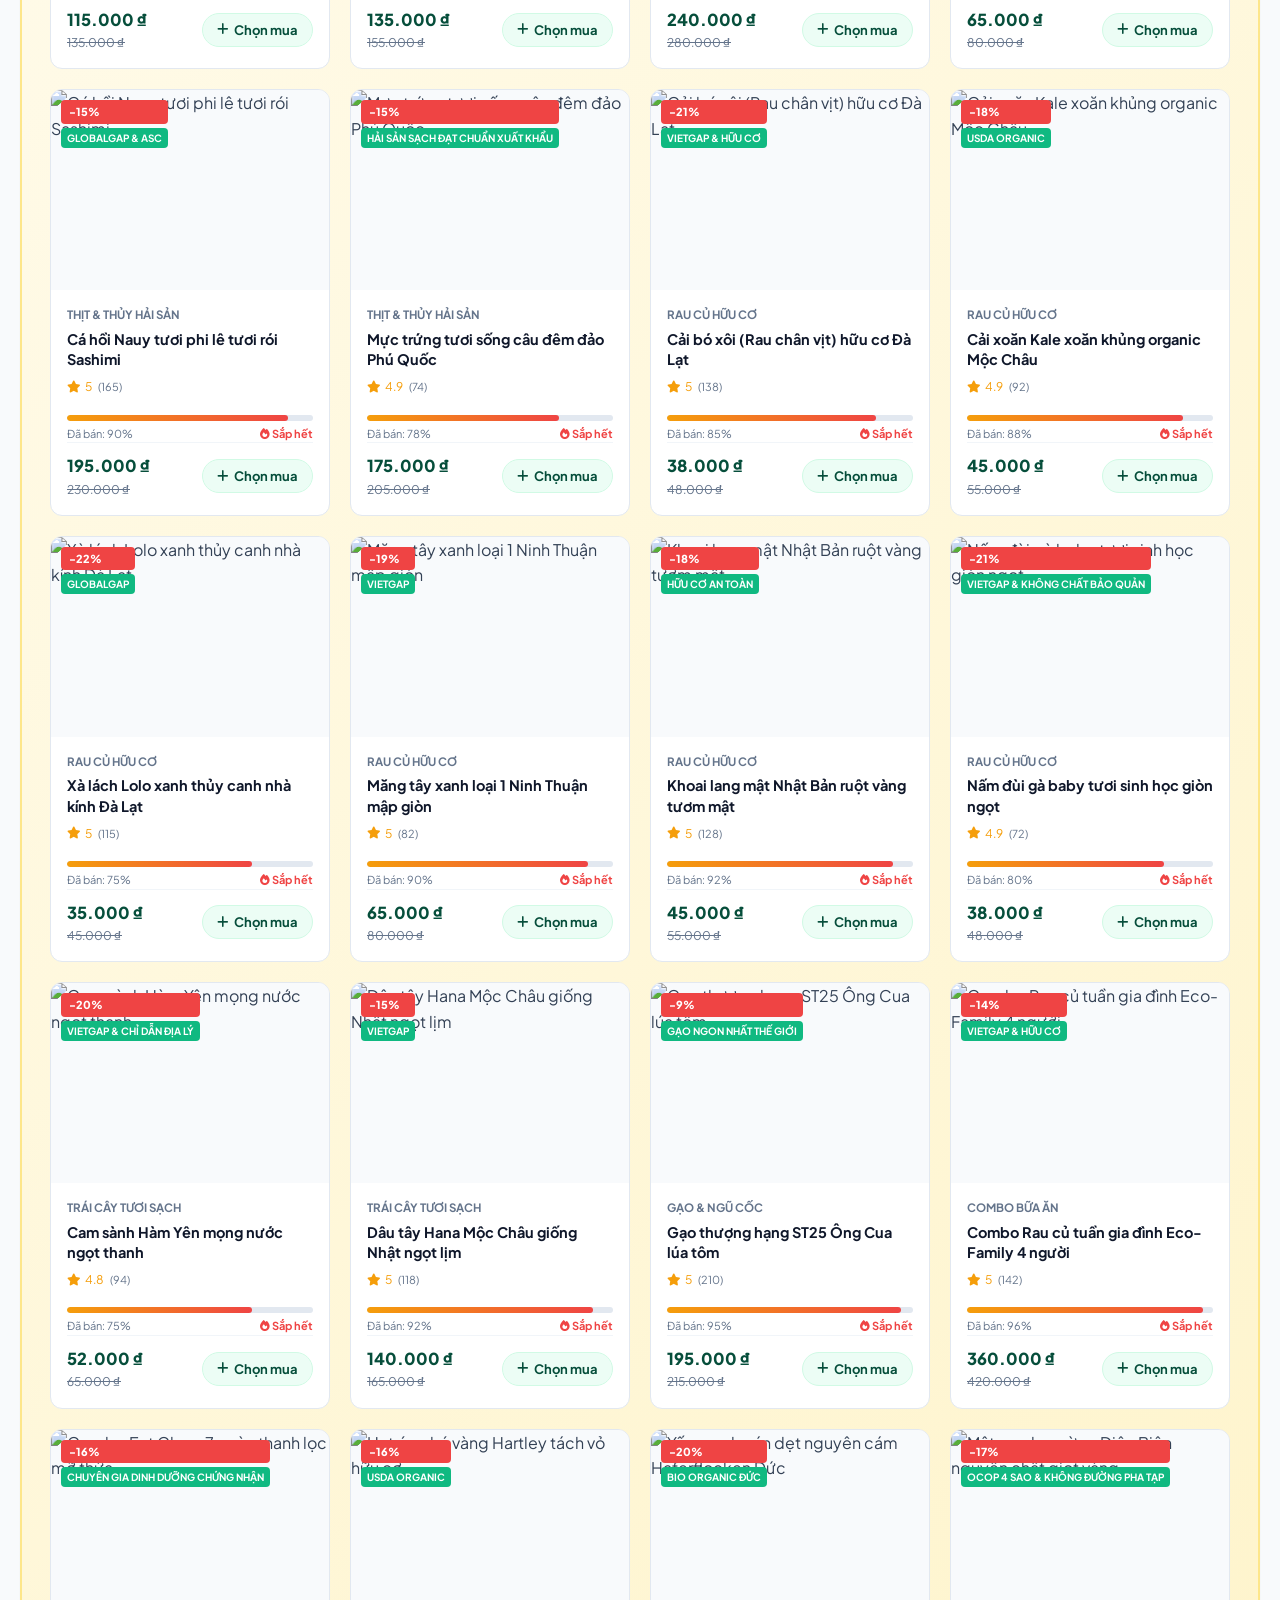
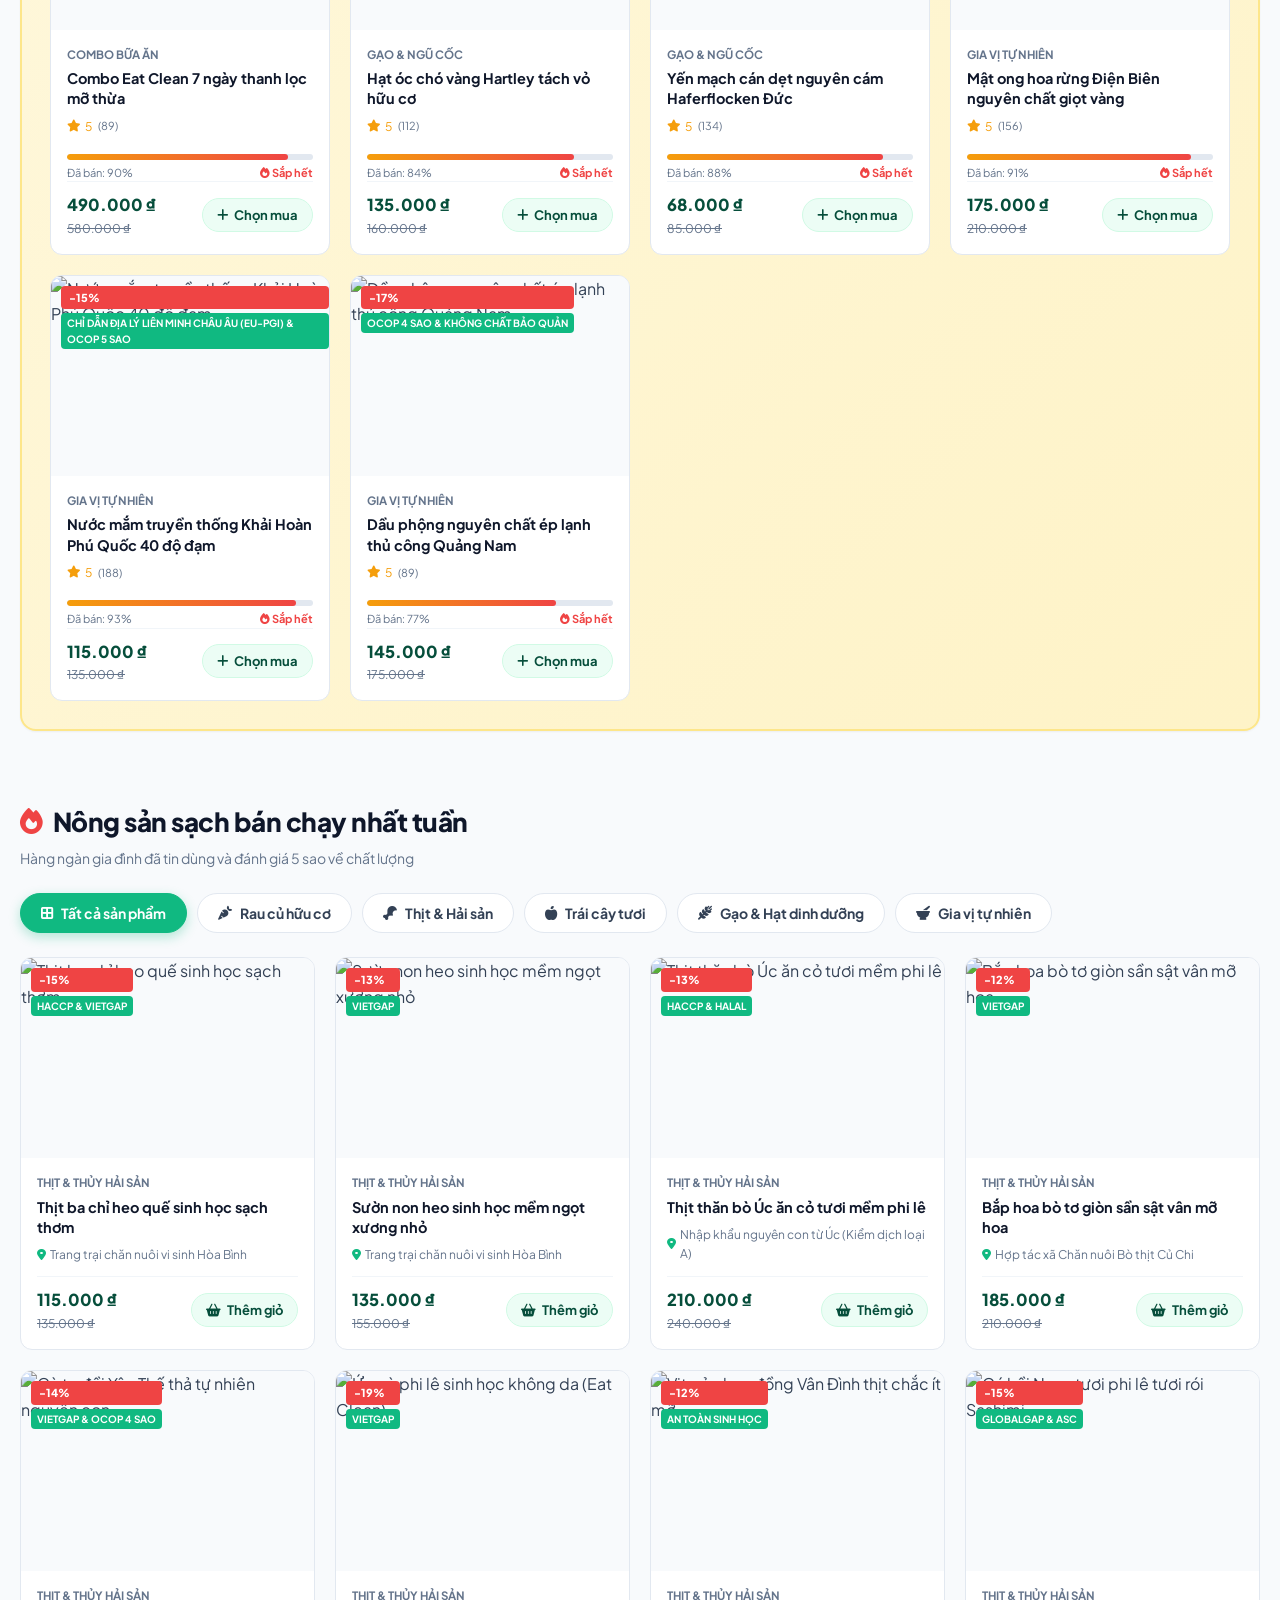
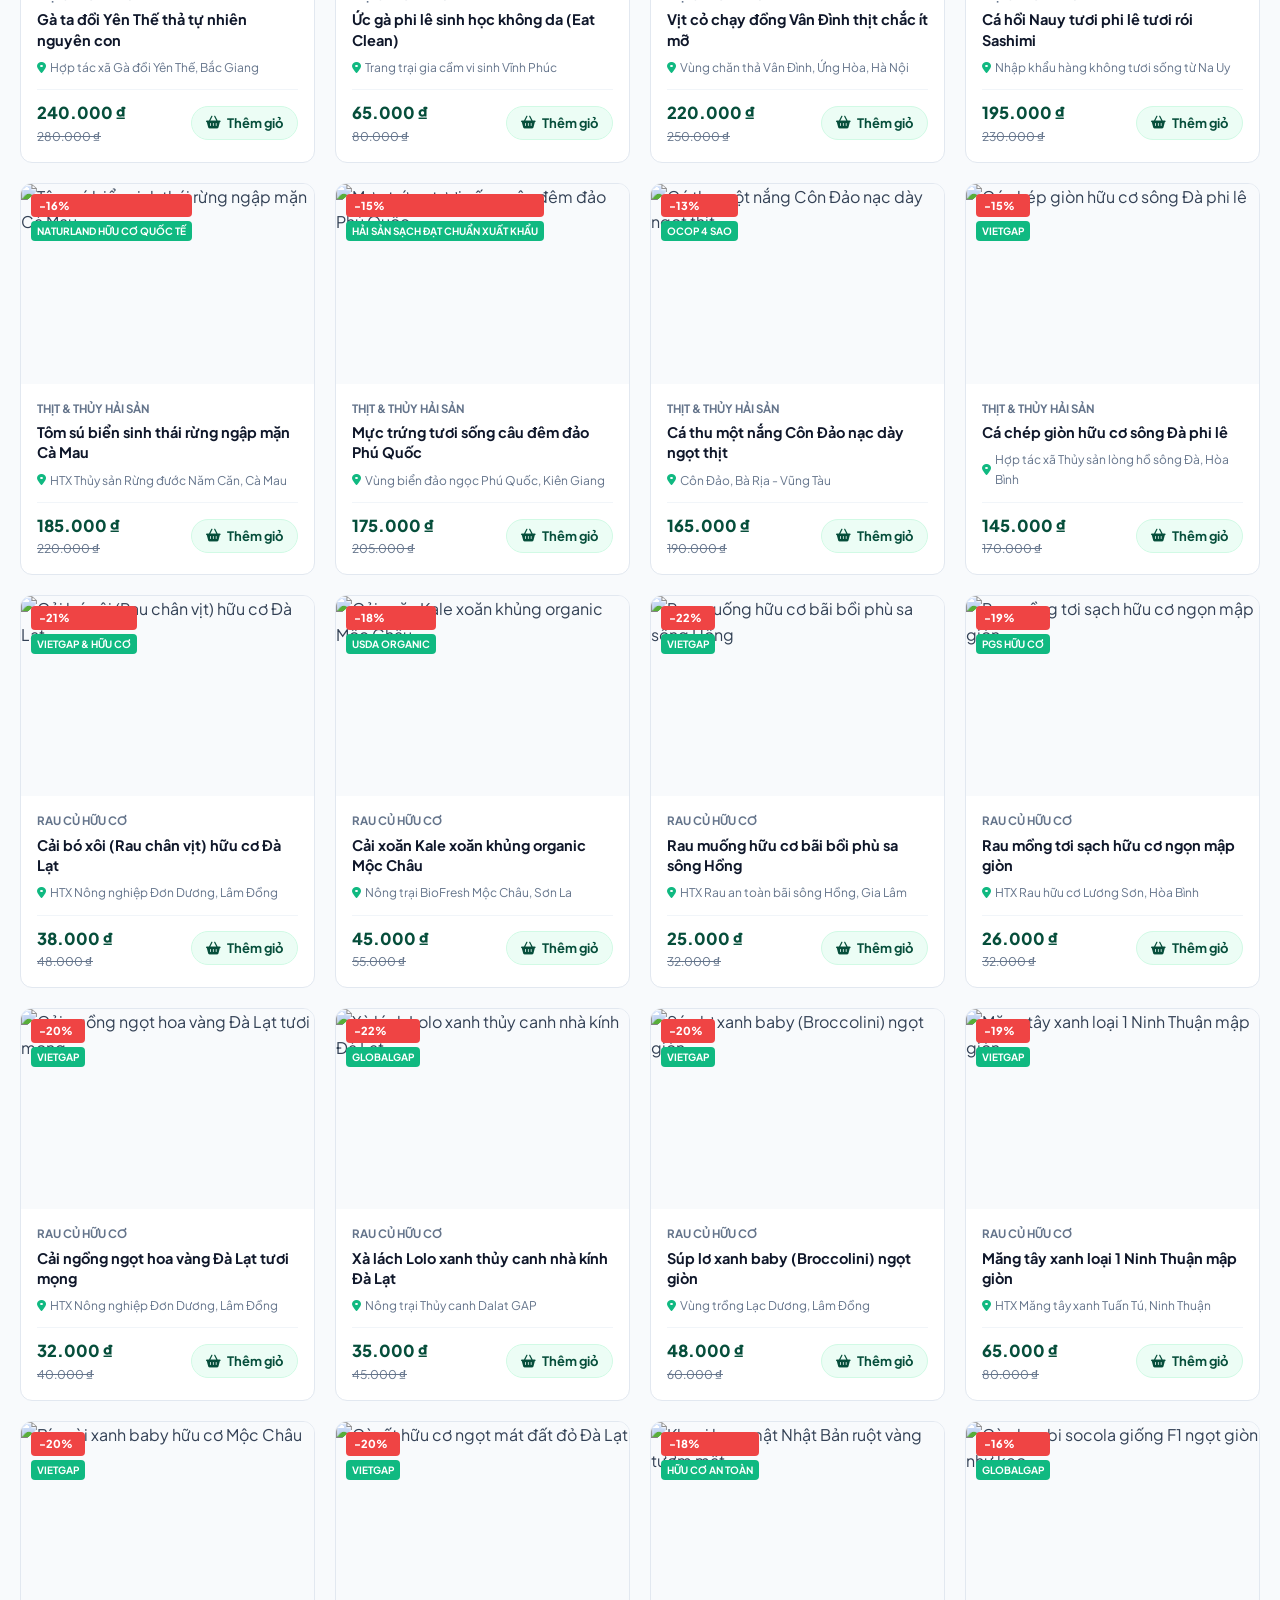
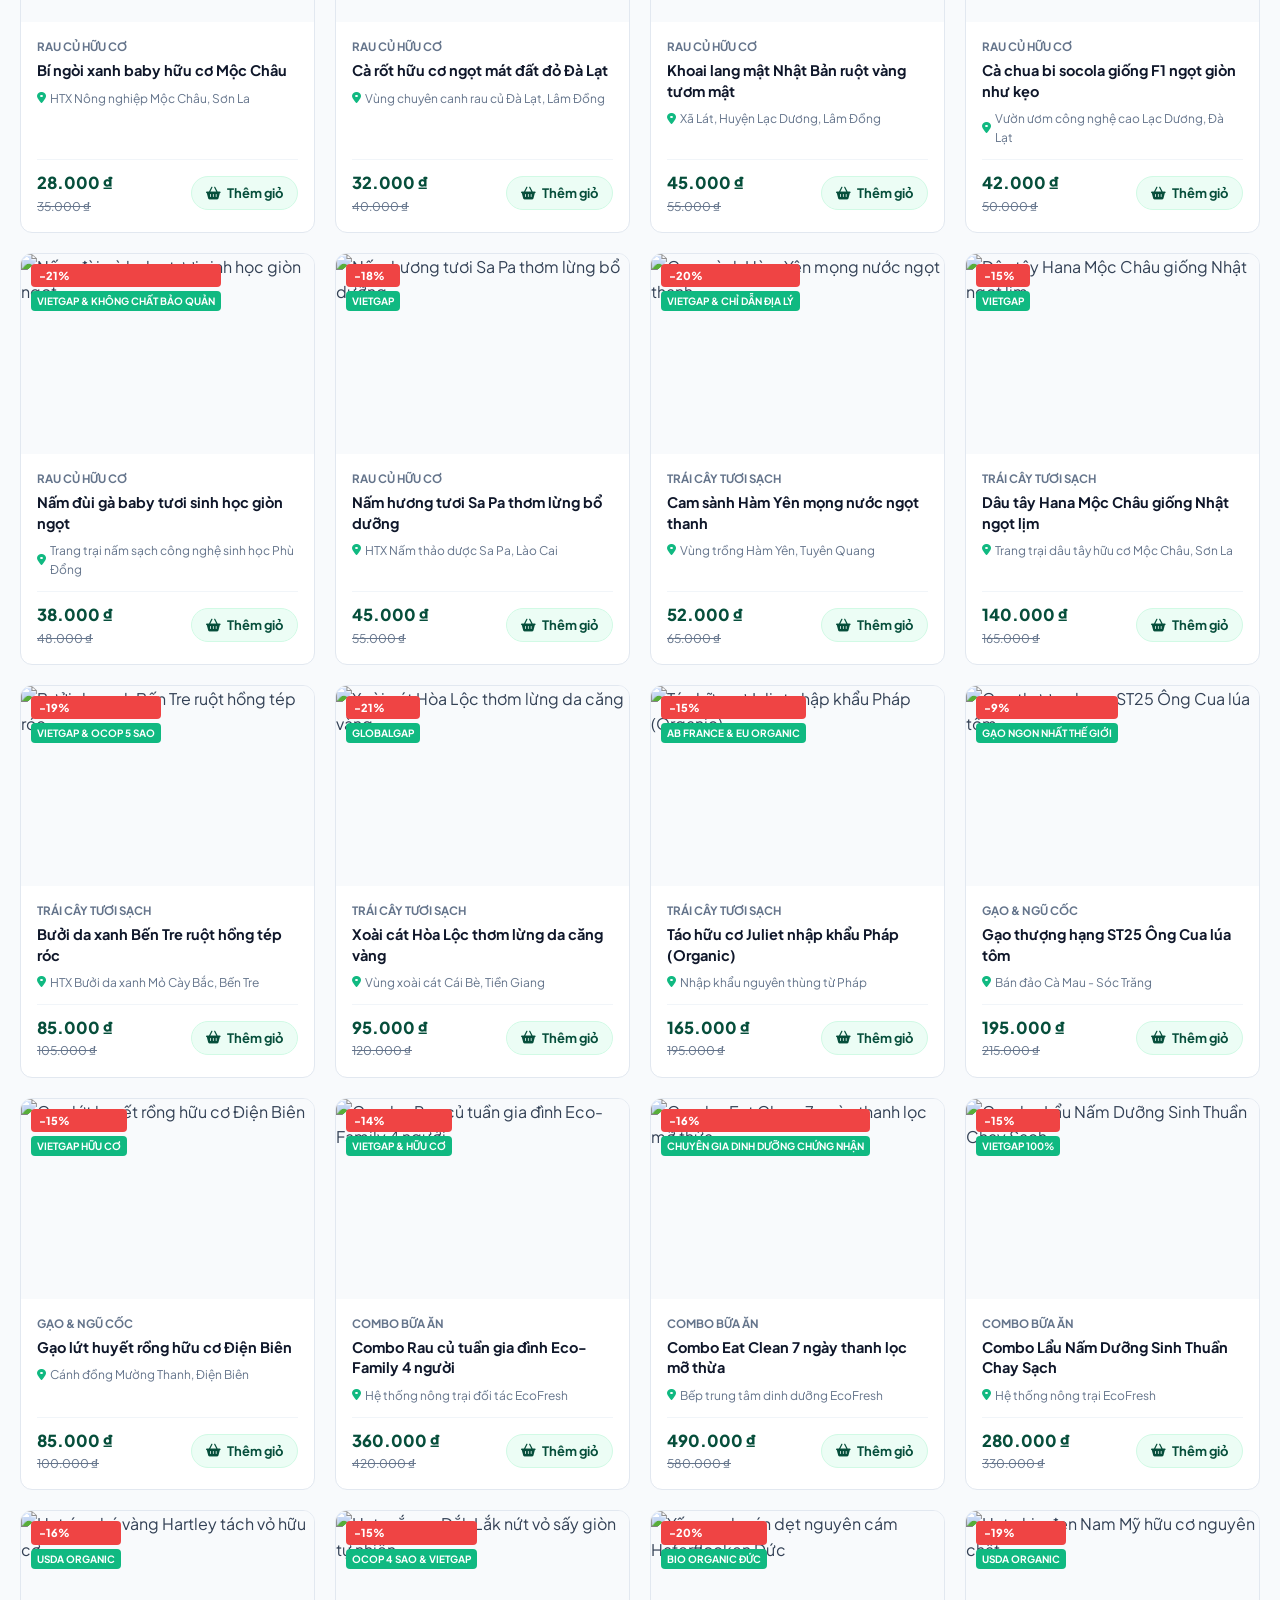
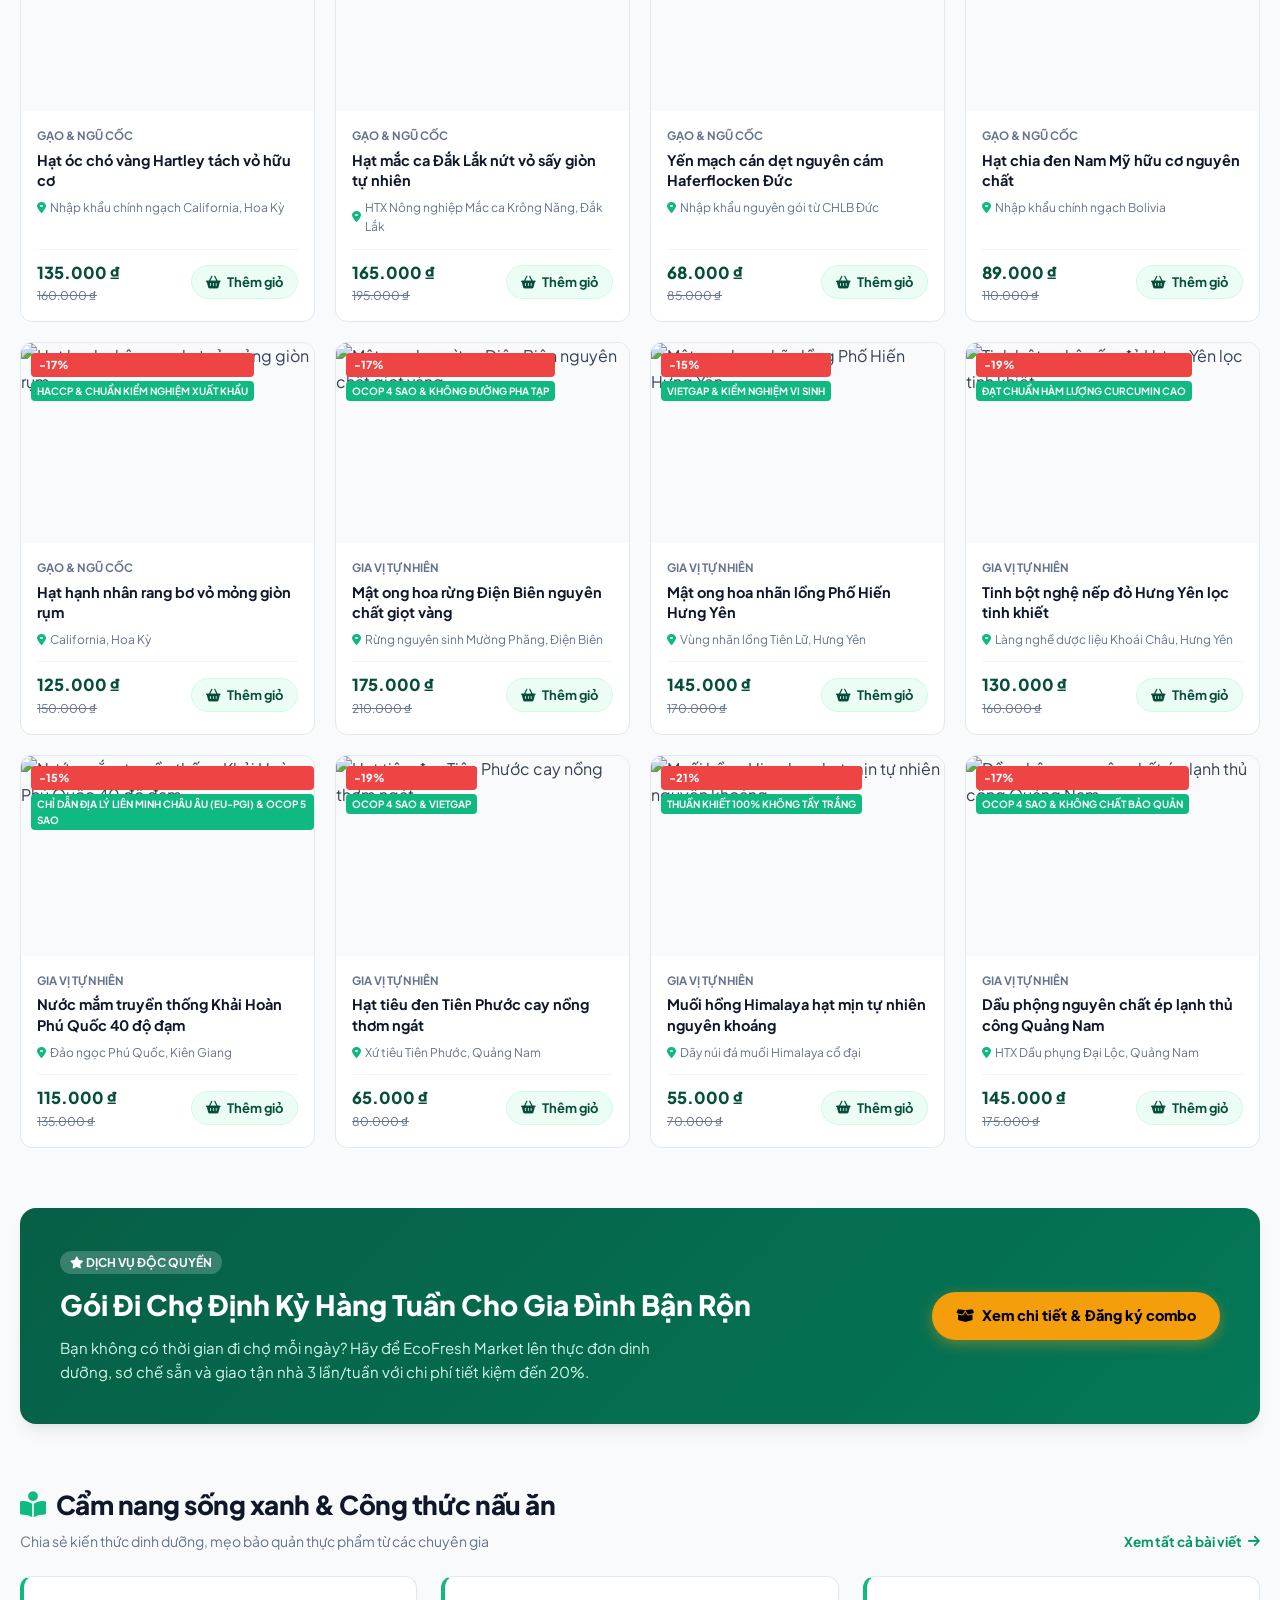
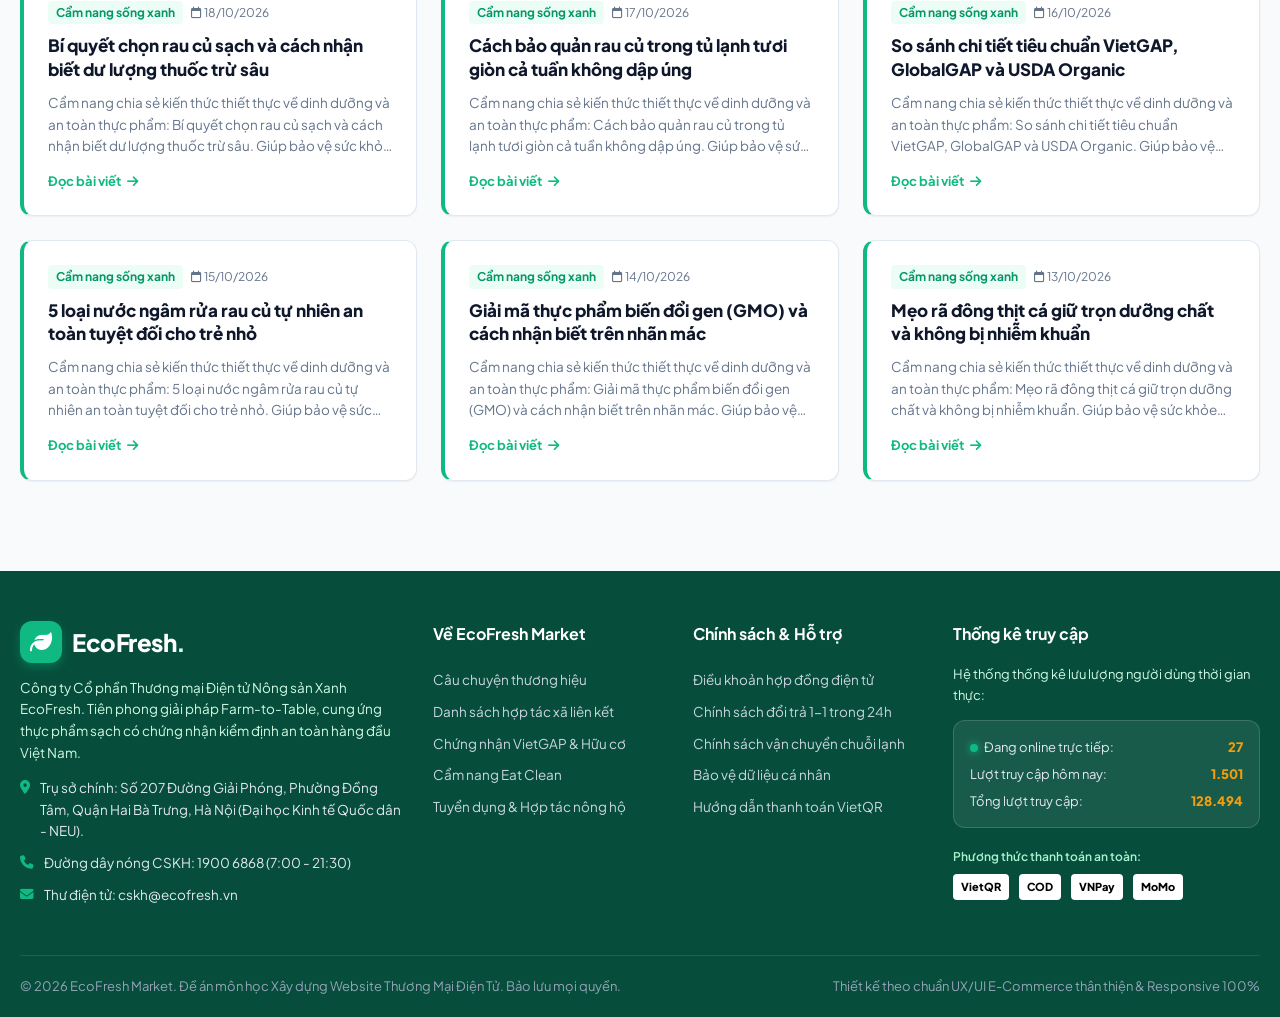
==== commit 8827c247: "feat(products): Cap nhat toan bo anh thit ca rau cu chuan sieu thi online va bat cache busting cho m" ====
--- a/index.html
+++ b/index.html
@@ -471,8 +471,8 @@
   </div>
 
   <!-- Script Includes -->
-  <script src="js/products-data.js"></script>
-  <script src="js/app.js"></script>
+  <script src="js/products-data.js?v=20261029_supermarket"></script>
+  <script src="js/app.js?v=20261029_supermarket"></script>
   <script>
     // Hero Slider Carousel
     let currentSlide = 0;
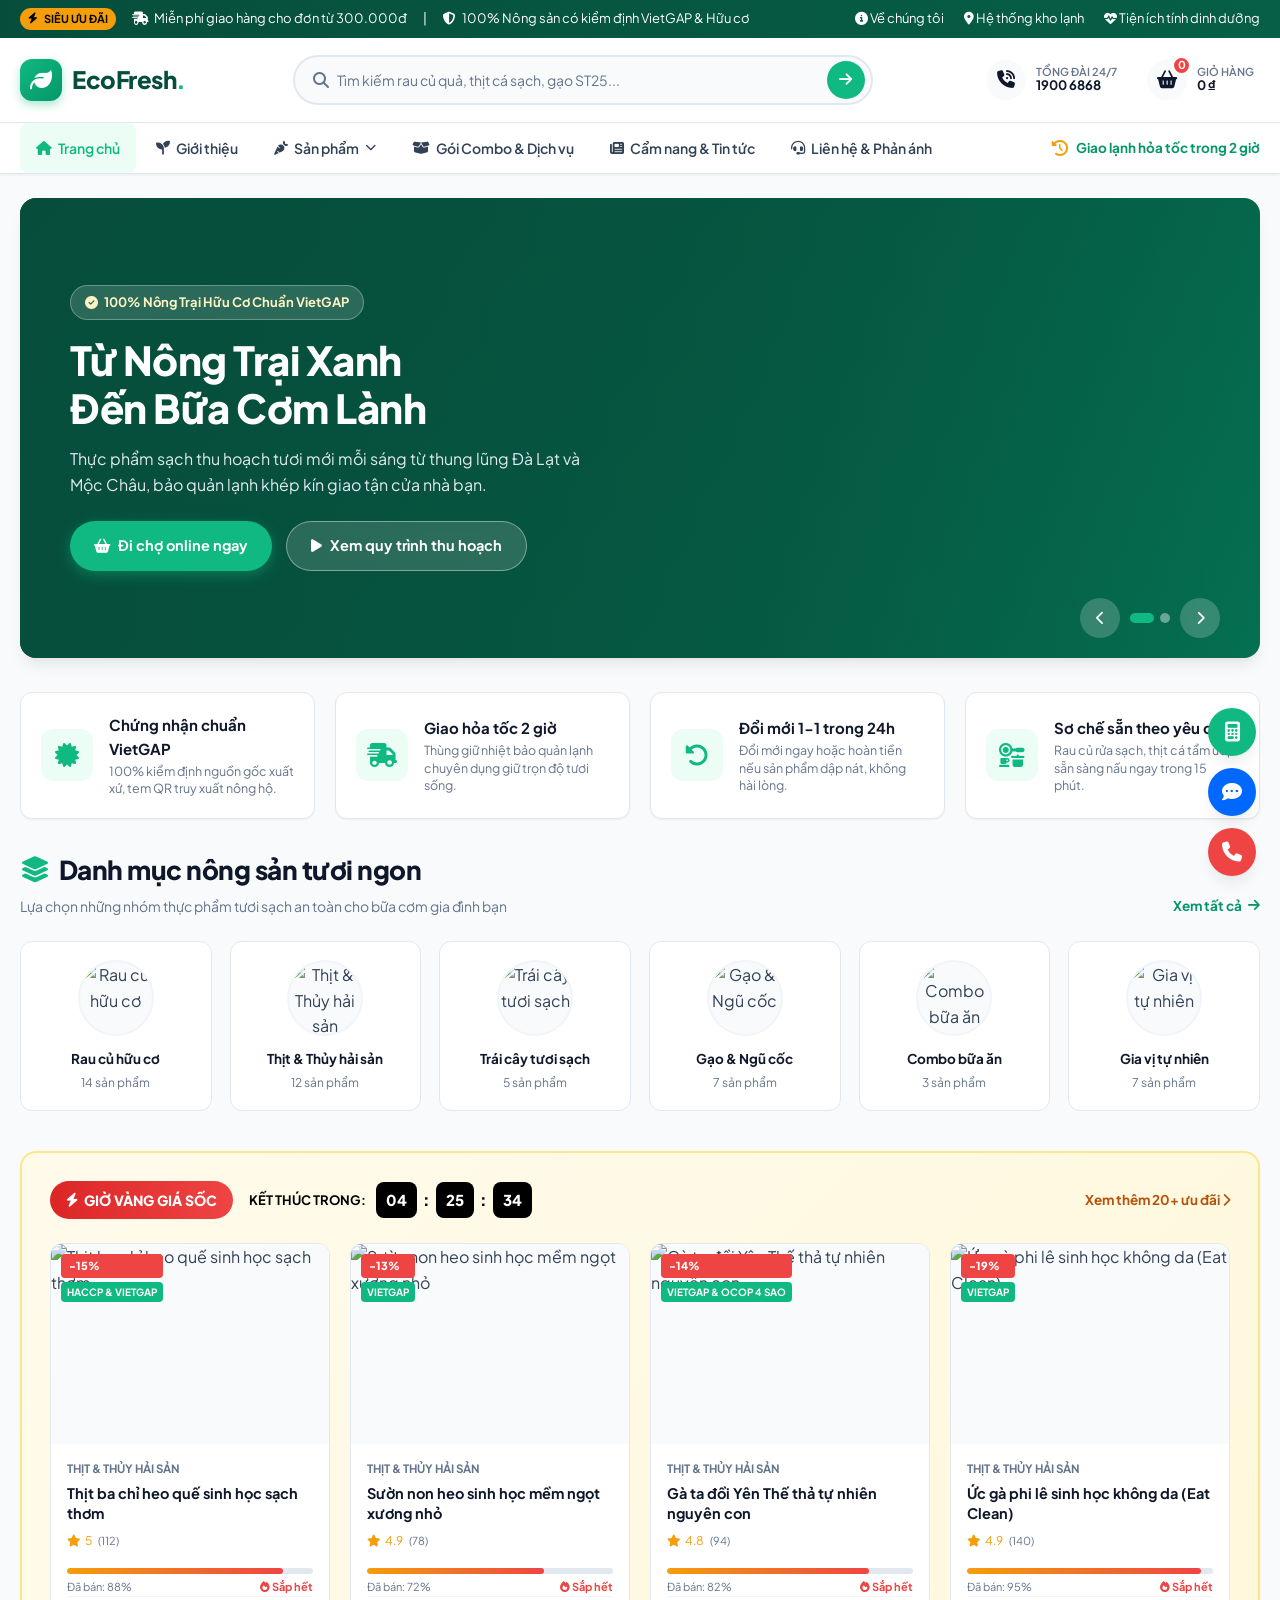
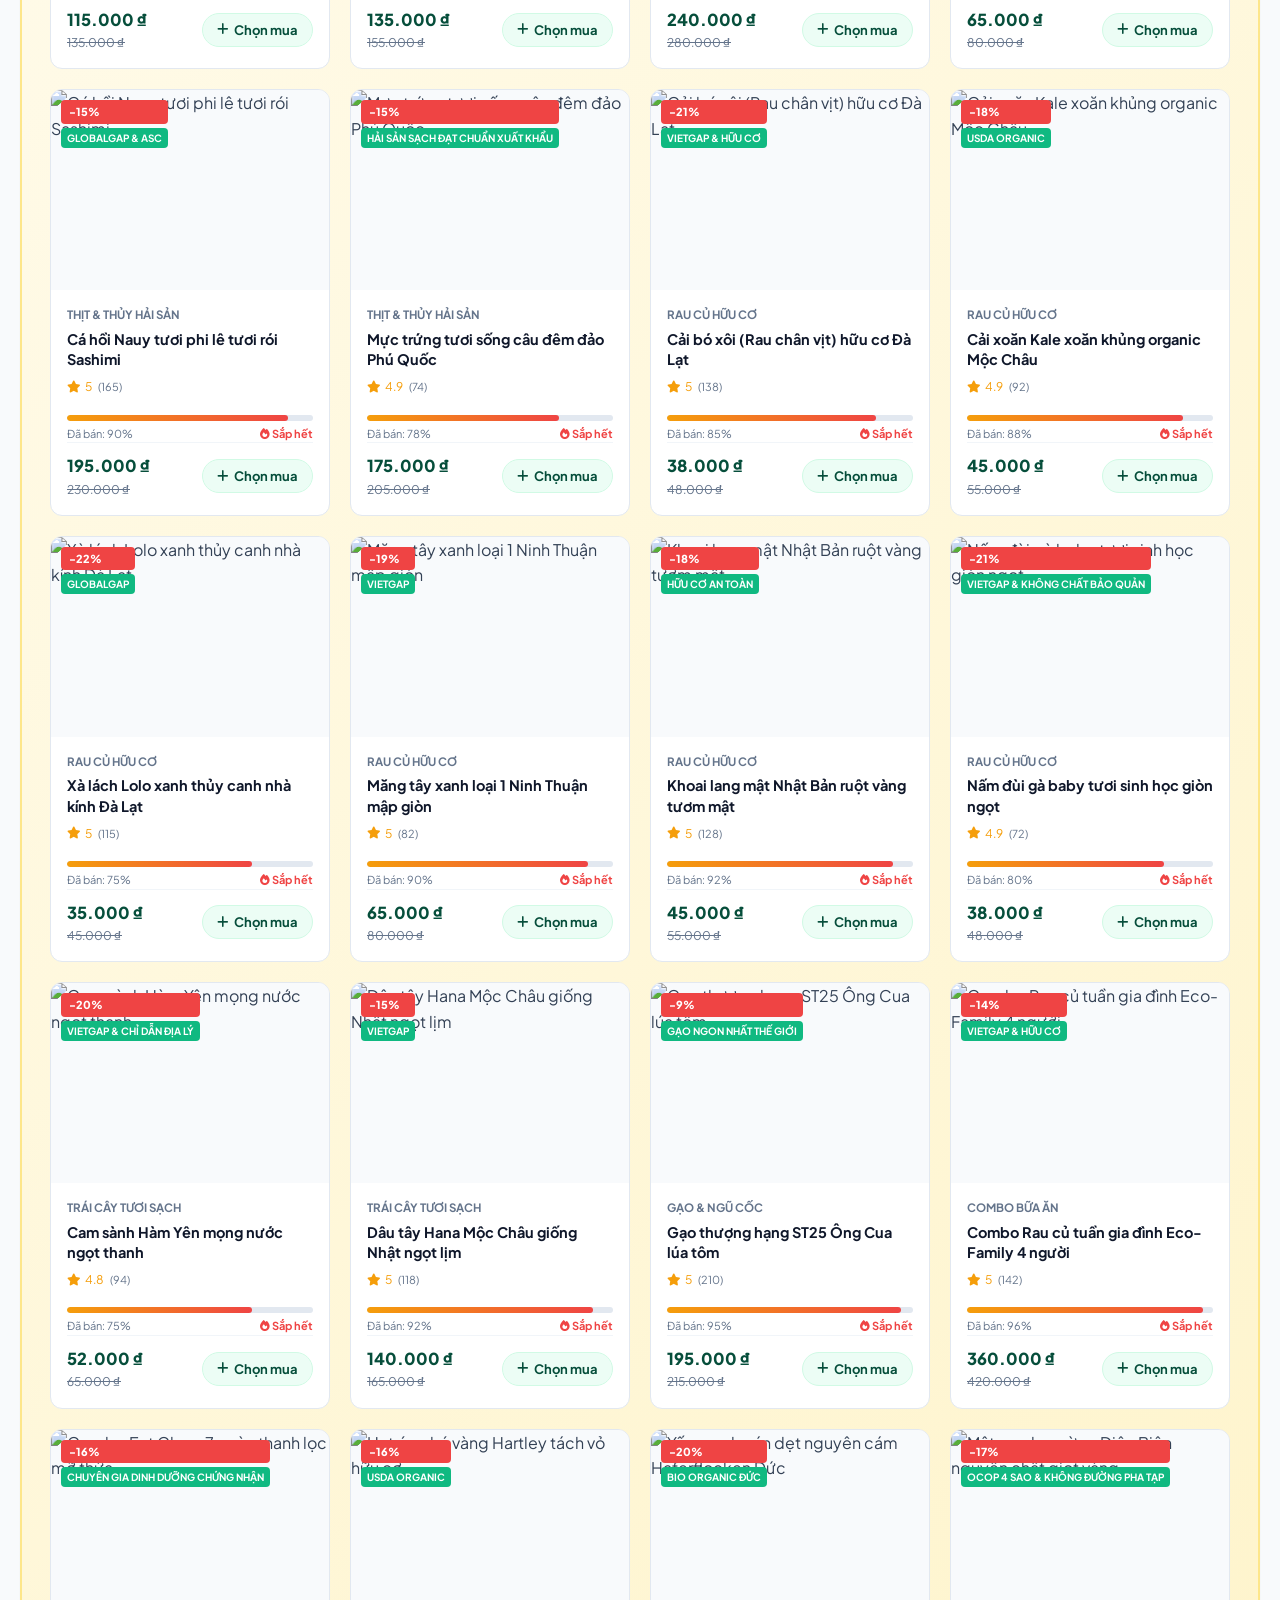
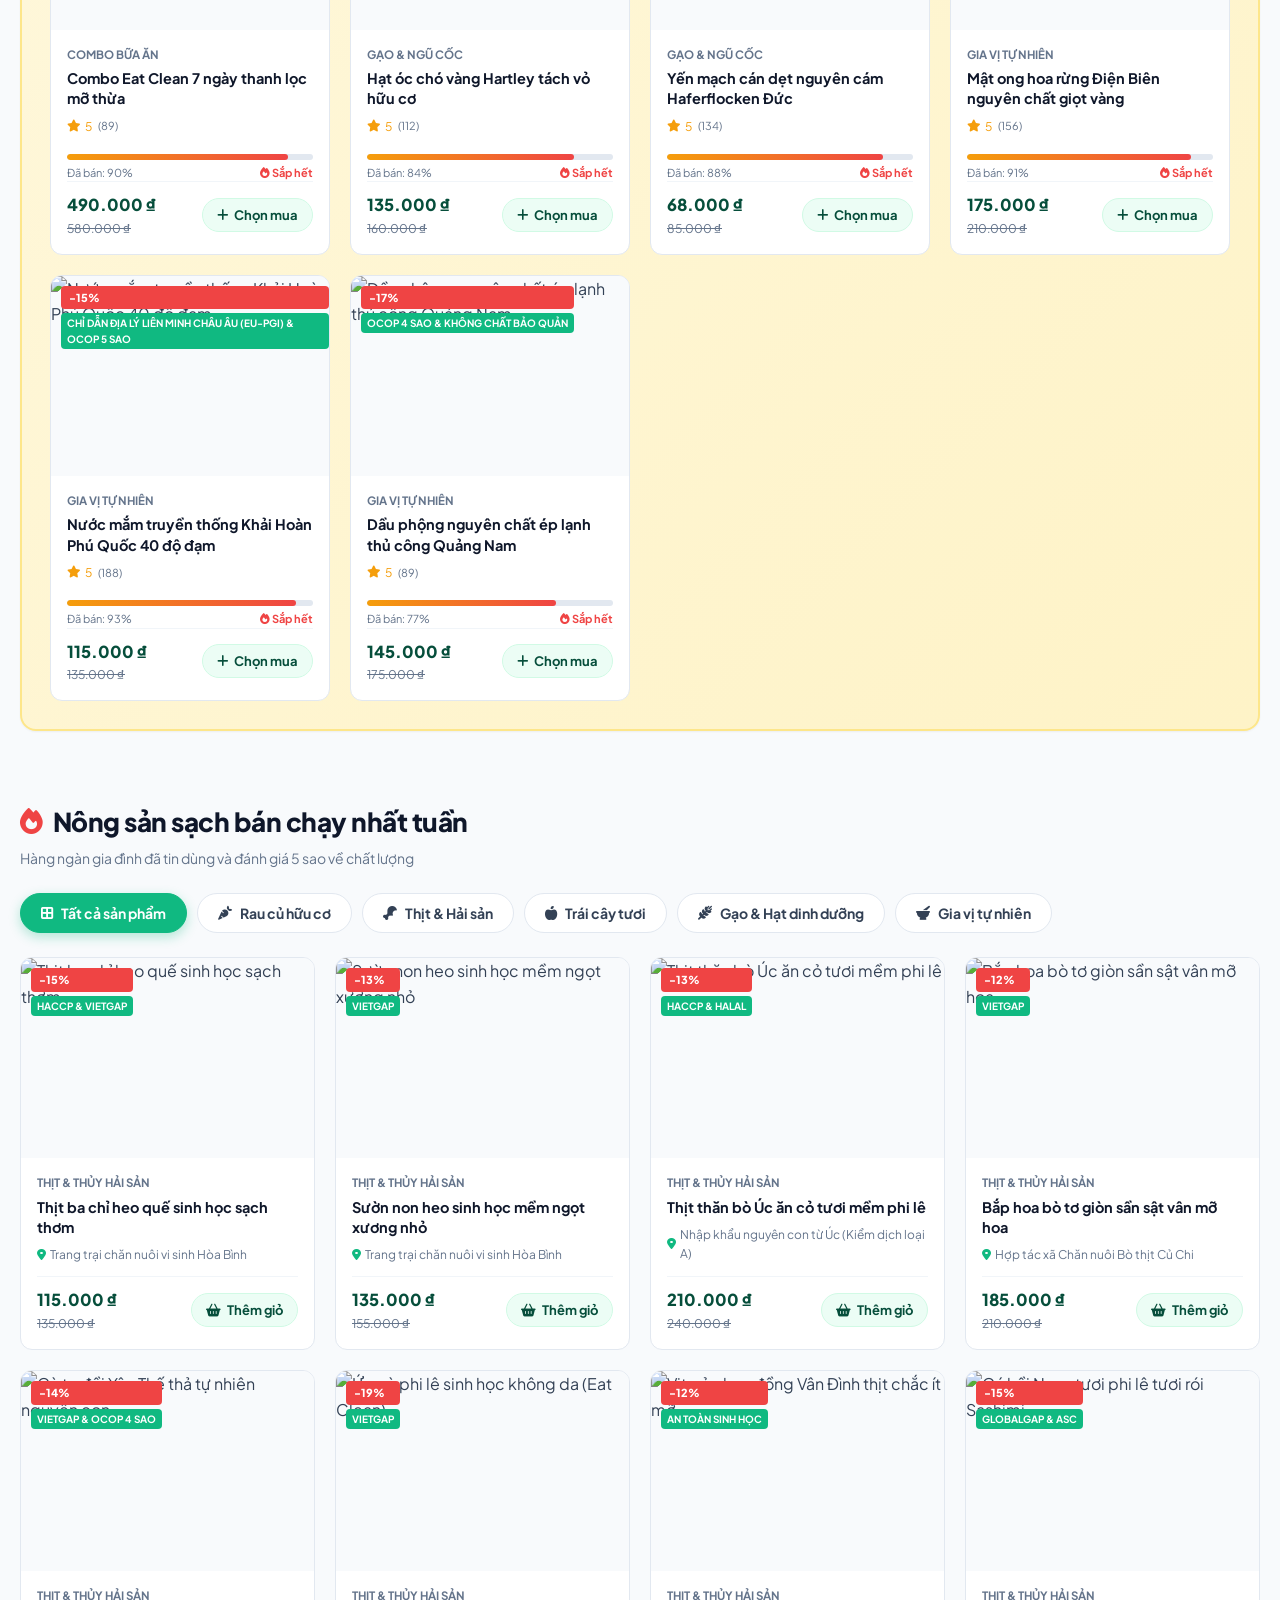
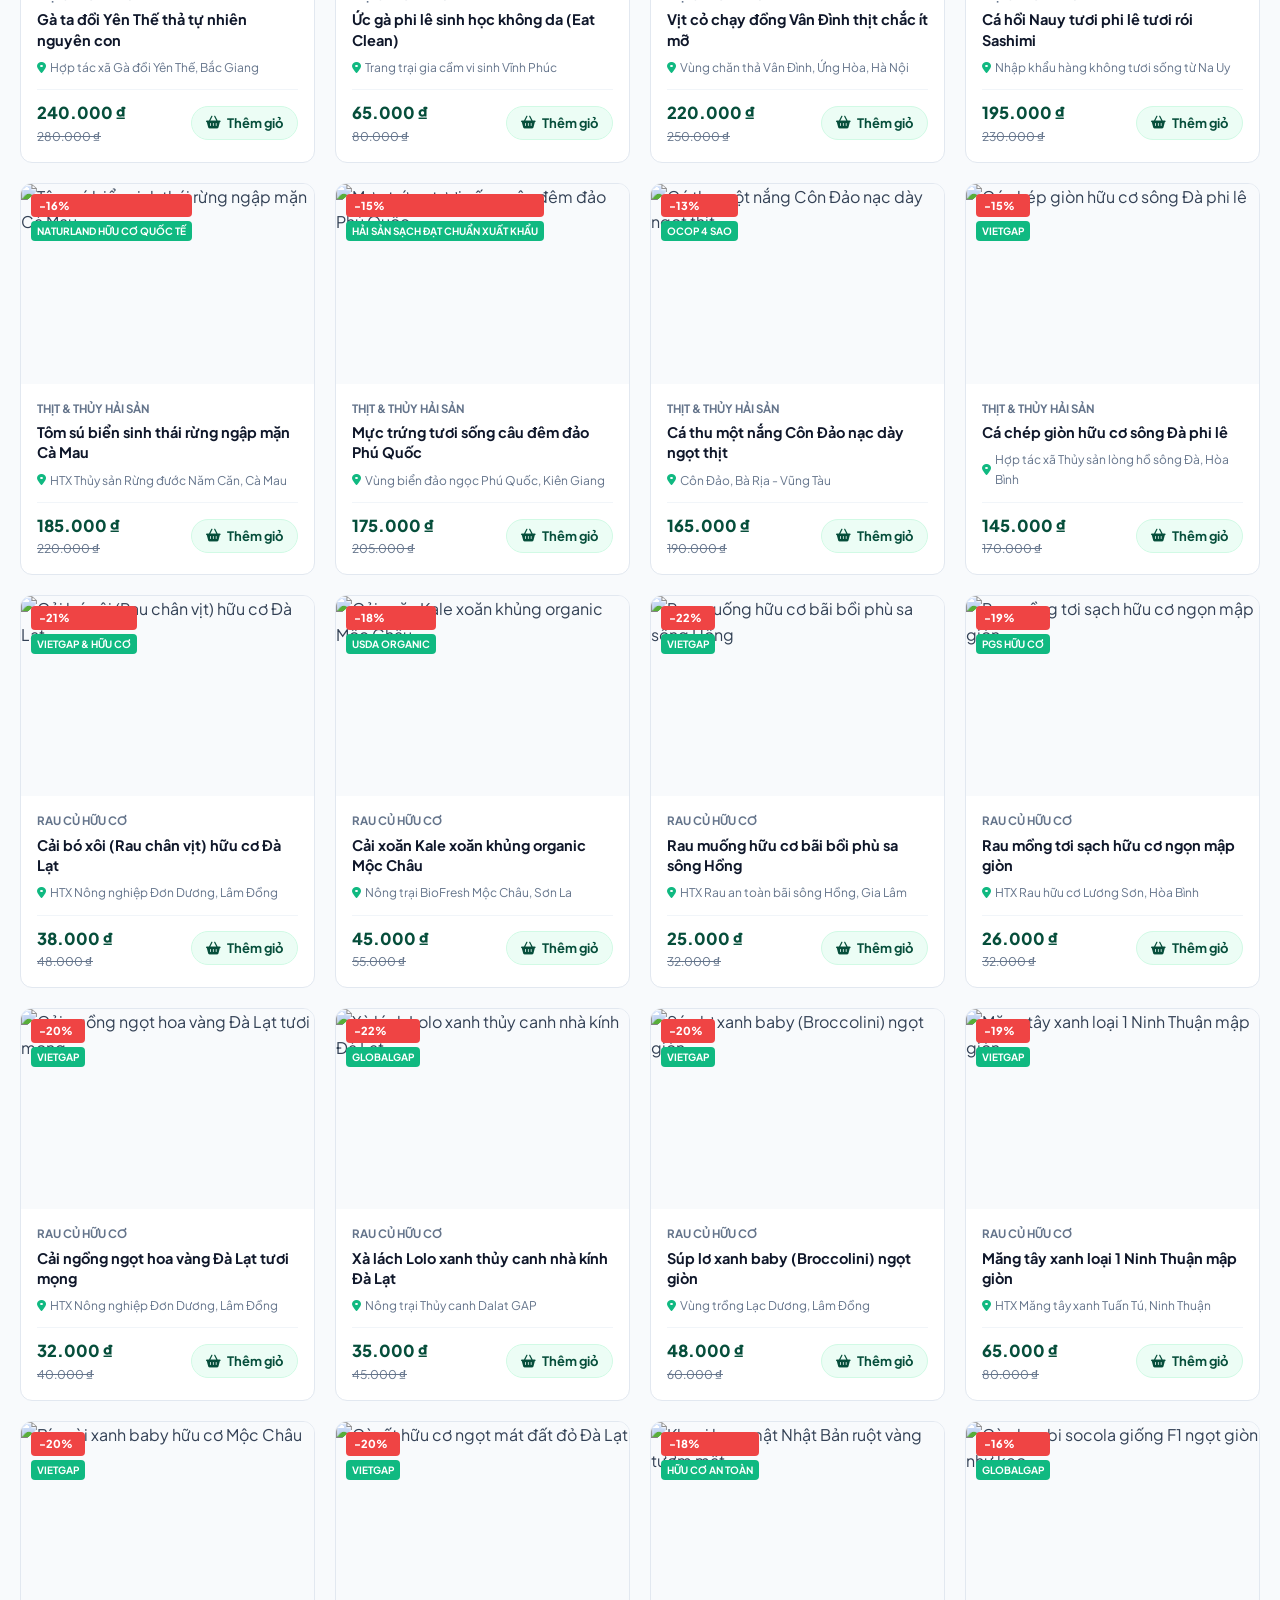
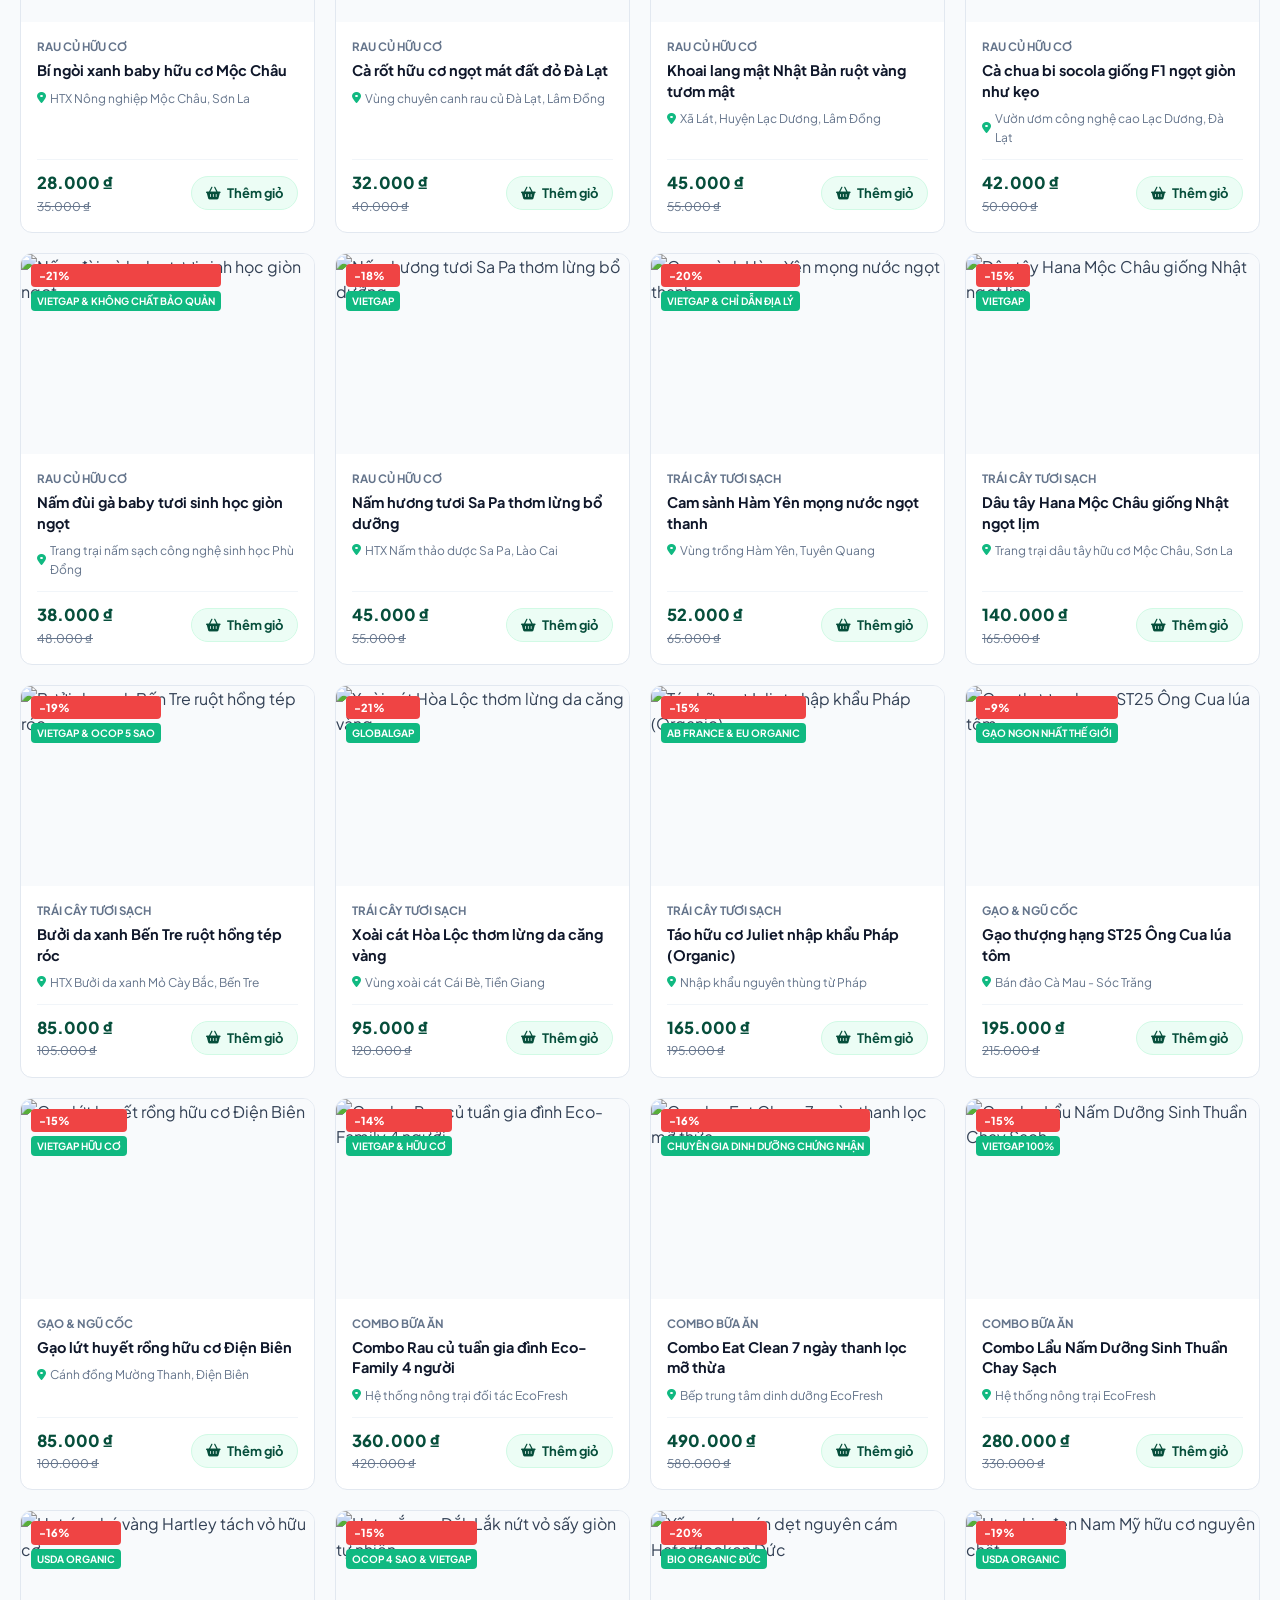
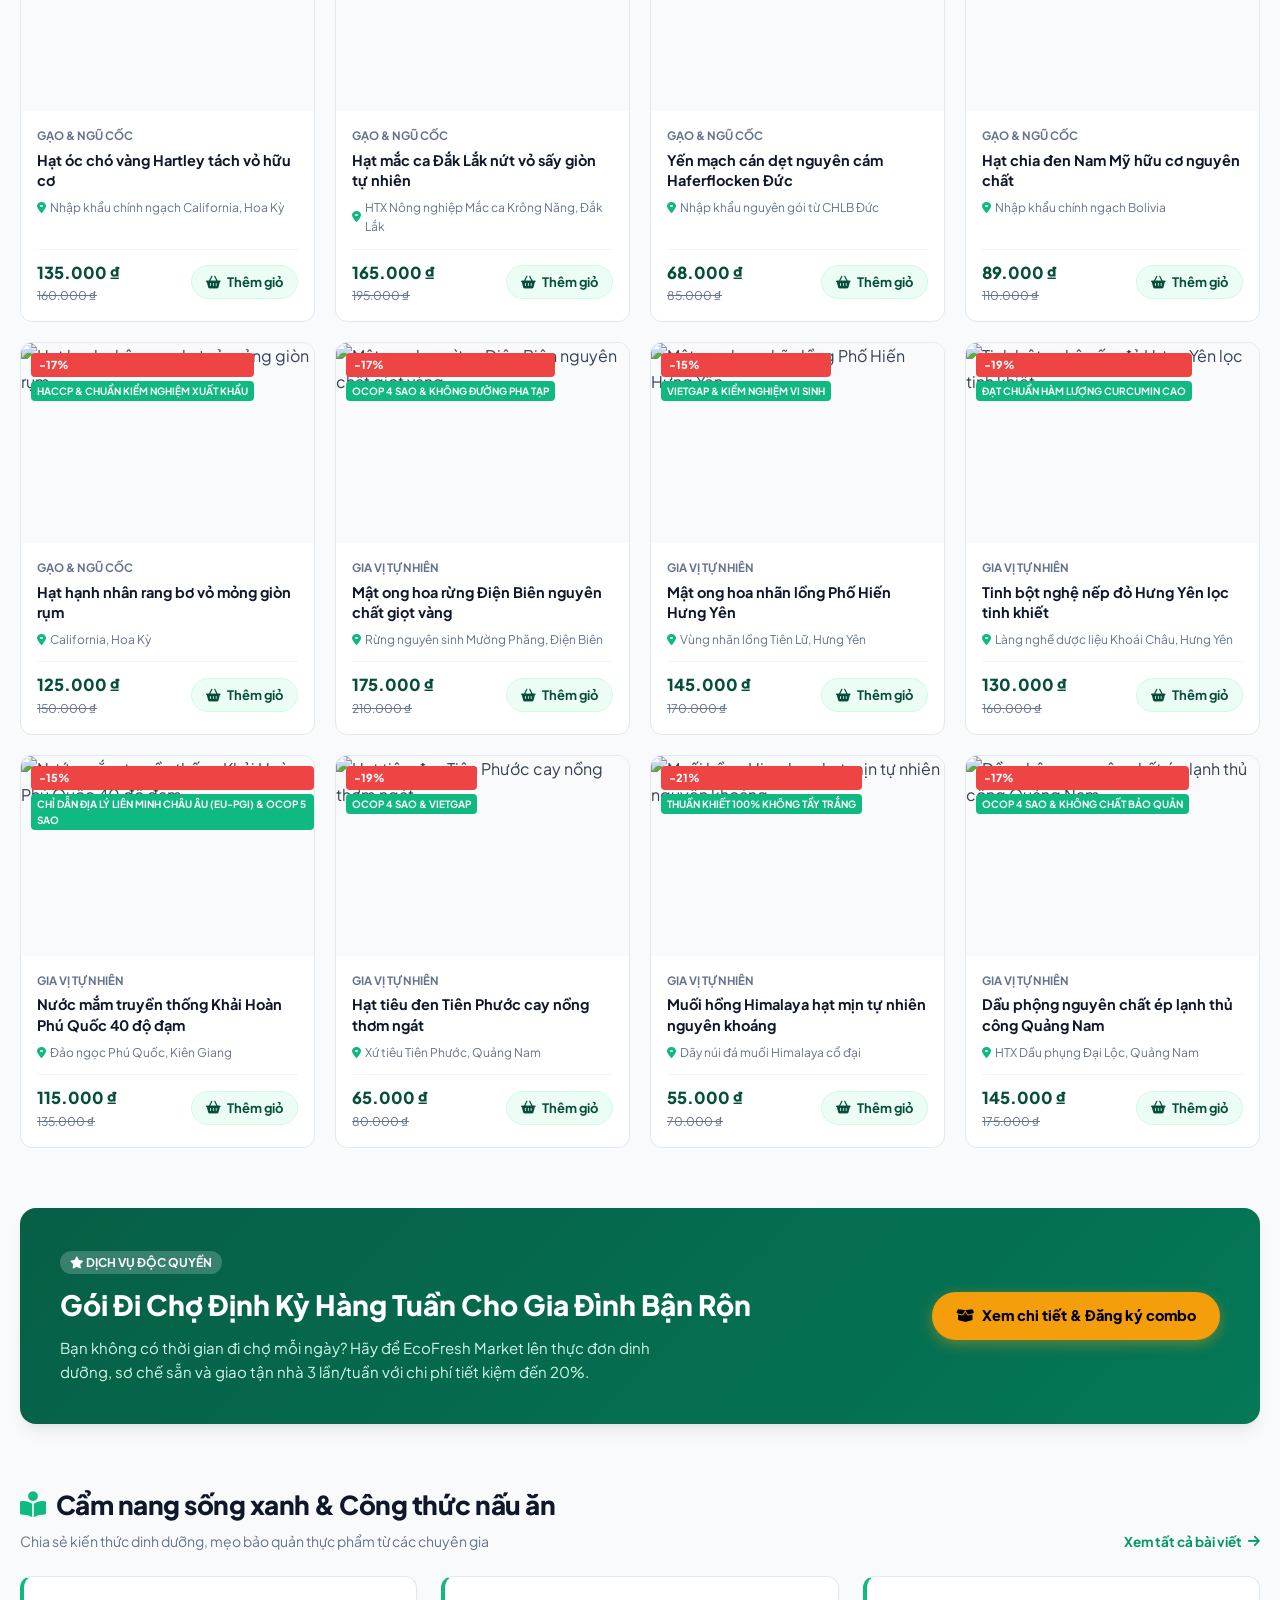
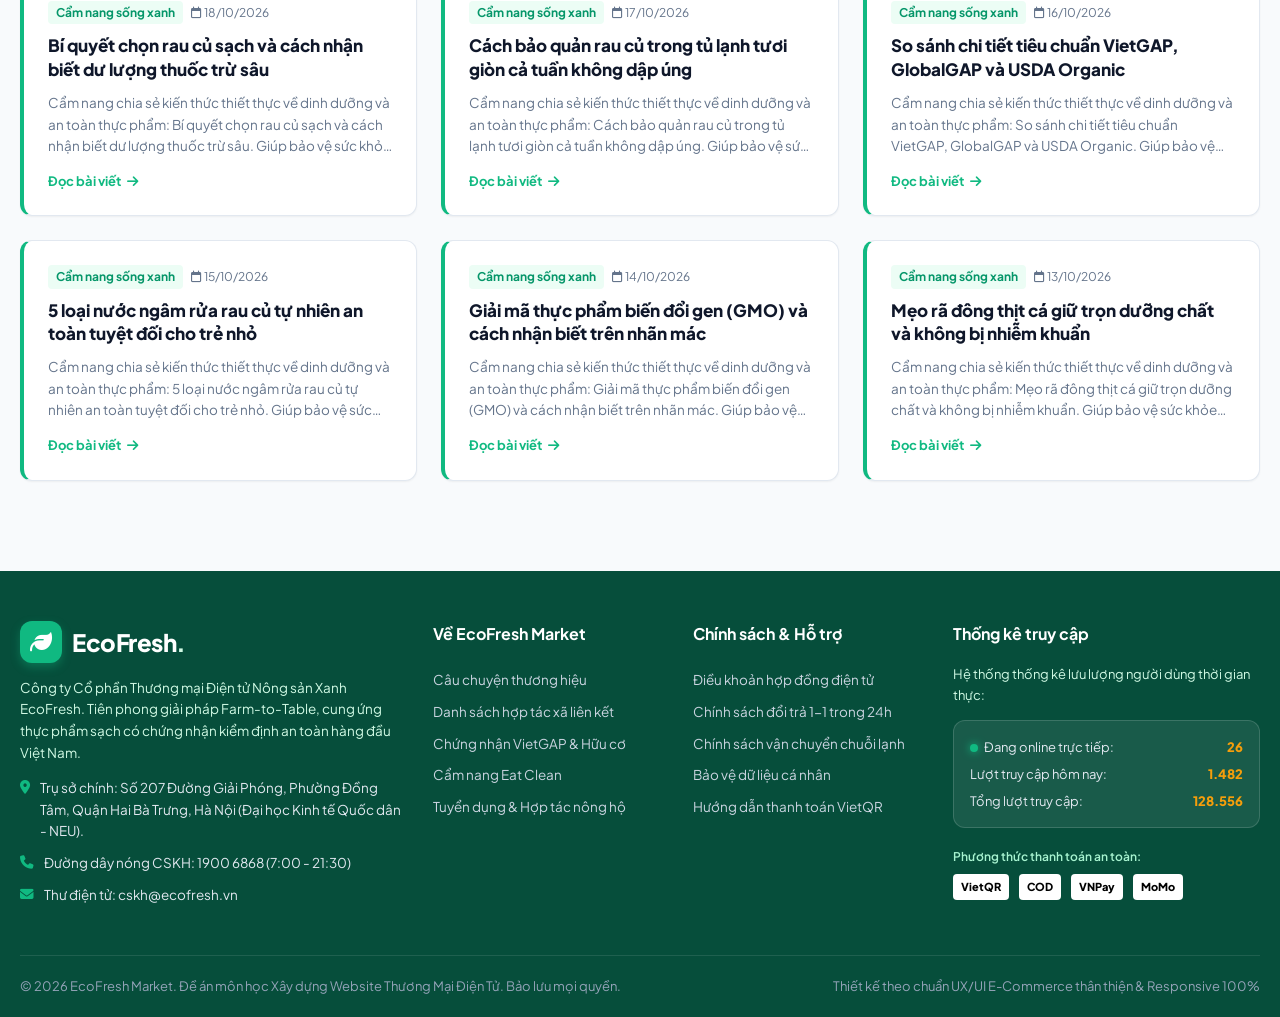
==== commit d19c0a7c: "fix(products): Dong bo toan bo anh nong san, hat dinh duong va gia vi chuan sieu thi Bach Hoa Xanh, " ====
--- a/index.html
+++ b/index.html
@@ -471,8 +471,8 @@
   </div>
 
   <!-- Script Includes -->
-  <script src="js/products-data.js?v=20261029_supermarket"></script>
-  <script src="js/app.js?v=20261029_supermarket"></script>
+  <script src="js/products-data.js?v=20261029_supermarket_v4"></script>
+  <script src="js/app.js?v=20261029_supermarket_v4"></script>
   <script>
     // Hero Slider Carousel
     let currentSlide = 0;
